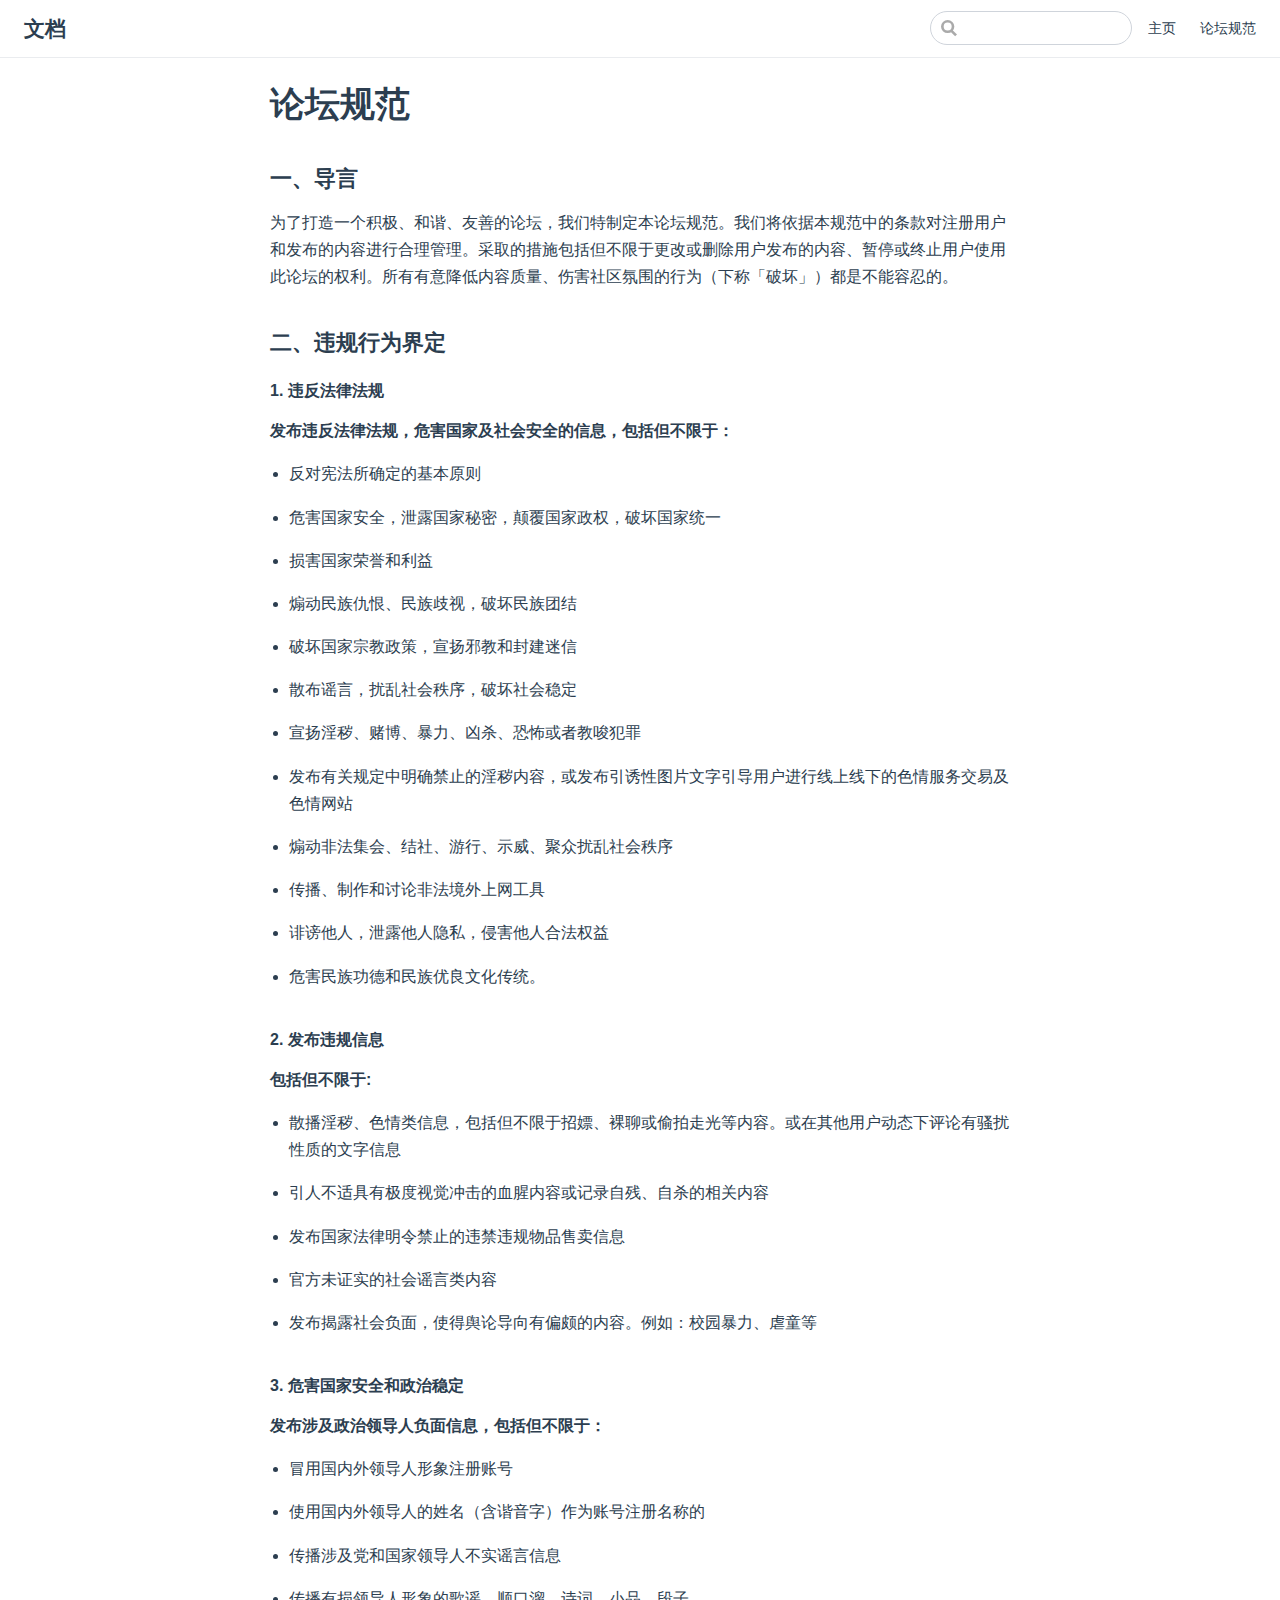
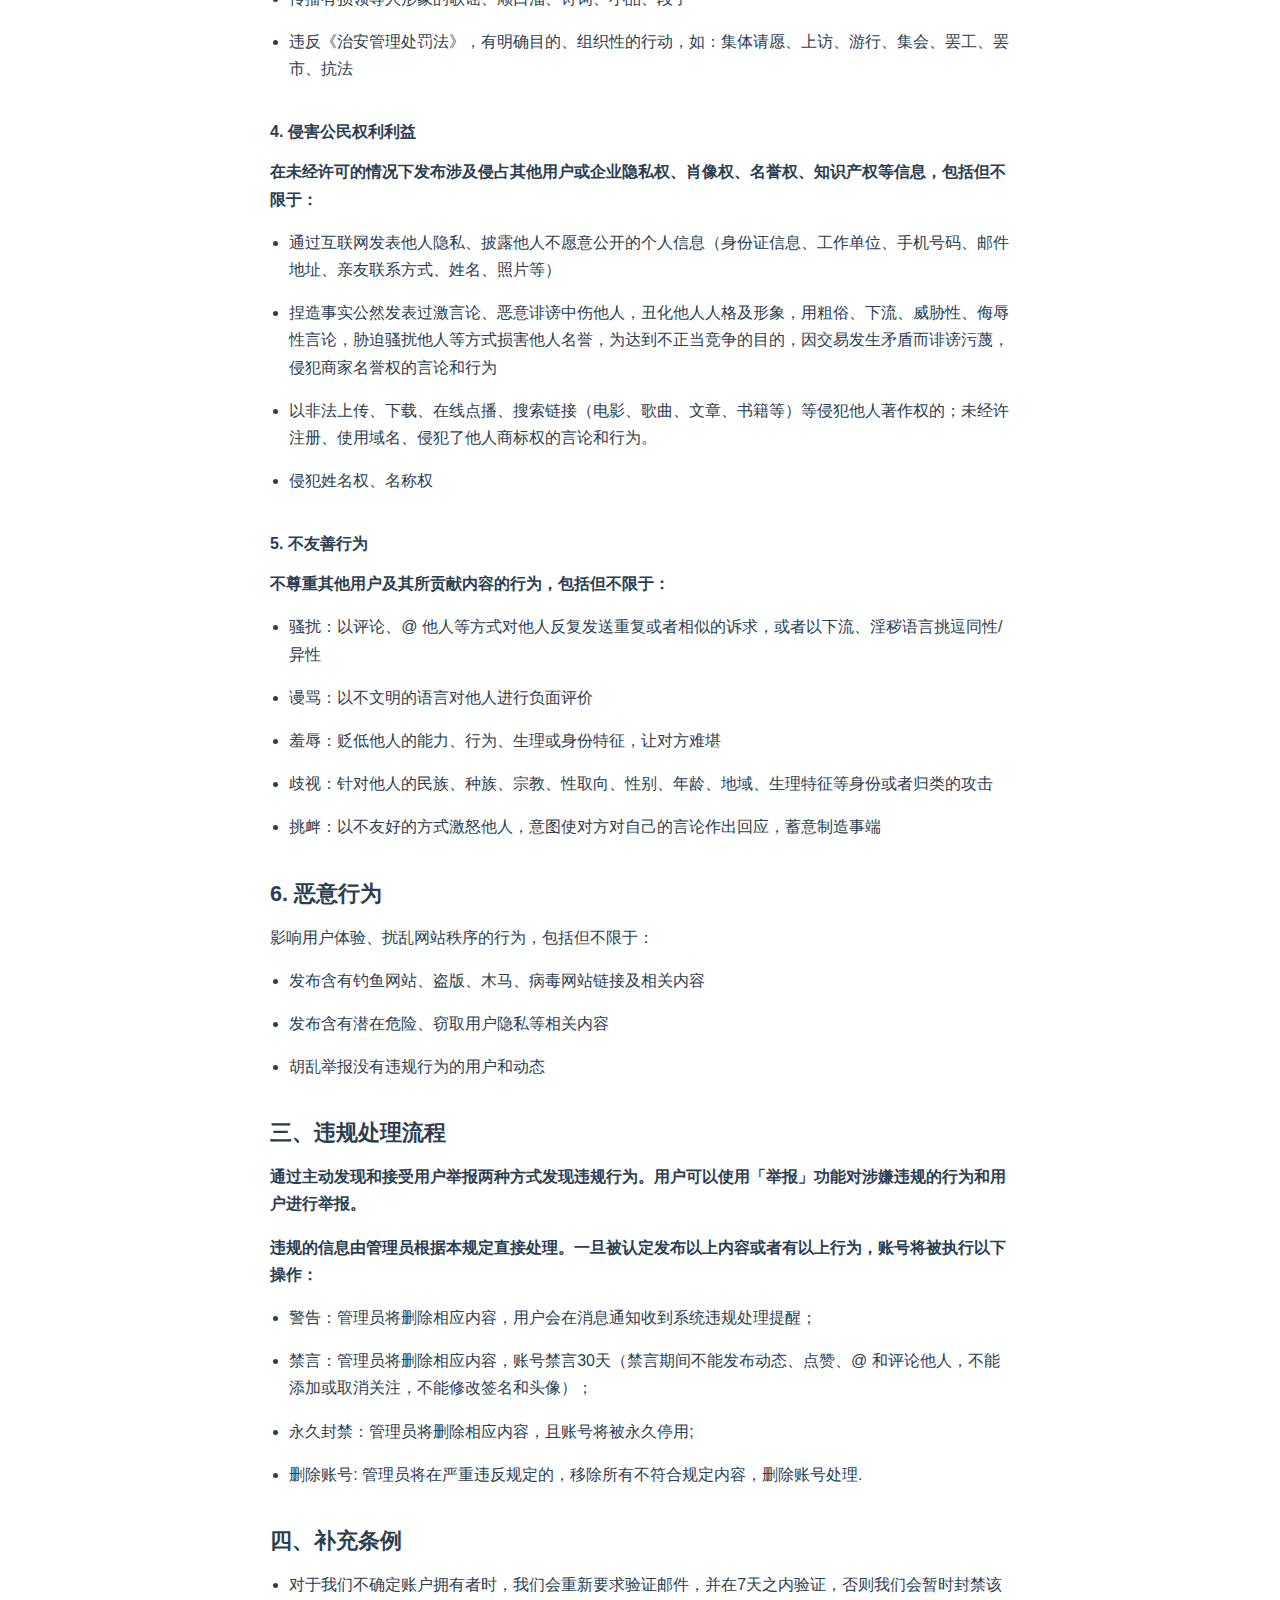
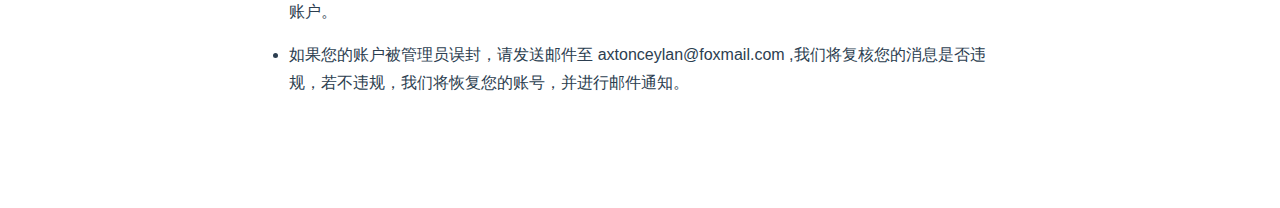
==== rules/community/index.html @ 43086bea "Update main.yml" ====
<!DOCTYPE html>
<html lang="en-US">
  <head>
    <meta charset="utf-8">
    <meta name="viewport" content="width=device-width,initial-scale=1">
    <title>论坛规范 | 文档</title>
    <meta name="generator" content="VuePress 1.7.1">
    
    <meta name="description" content="文件归档">
    
    <link rel="preload" href="/assets/css/0.styles.992cb7aa.css" as="style"><link rel="preload" href="/assets/js/app.862ba418.js" as="script"><link rel="preload" href="/assets/js/2.87e5a12a.js" as="script"><link rel="preload" href="/assets/js/9.22361940.js" as="script"><link rel="prefetch" href="/assets/js/3.9df185d1.js"><link rel="prefetch" href="/assets/js/4.6fd1ef01.js"><link rel="prefetch" href="/assets/js/5.da37f56e.js"><link rel="prefetch" href="/assets/js/6.d09cb291.js"><link rel="prefetch" href="/assets/js/7.588f1c9d.js"><link rel="prefetch" href="/assets/js/8.6db999de.js">
    <link rel="stylesheet" href="/assets/css/0.styles.992cb7aa.css">
  </head>
  <body>
    <div id="app" data-server-rendered="true"><div class="theme-container no-sidebar"><header class="navbar"><div class="sidebar-button"><svg xmlns="http://www.w3.org/2000/svg" aria-hidden="true" role="img" viewBox="0 0 448 512" class="icon"><path fill="currentColor" d="M436 124H12c-6.627 0-12-5.373-12-12V80c0-6.627 5.373-12 12-12h424c6.627 0 12 5.373 12 12v32c0 6.627-5.373 12-12 12zm0 160H12c-6.627 0-12-5.373-12-12v-32c0-6.627 5.373-12 12-12h424c6.627 0 12 5.373 12 12v32c0 6.627-5.373 12-12 12zm0 160H12c-6.627 0-12-5.373-12-12v-32c0-6.627 5.373-12 12-12h424c6.627 0 12 5.373 12 12v32c0 6.627-5.373 12-12 12z"></path></svg></div> <a href="/" class="home-link router-link-active"><!----> <span class="site-name">文档</span></a> <div class="links"><div class="search-box"><input aria-label="Search" autocomplete="off" spellcheck="false" value=""> <!----></div> <nav class="nav-links can-hide"><div class="nav-item"><a href="/" class="nav-link">
  主页
</a></div><div class="nav-item"><a href="/rules/community.html" class="nav-link">
  论坛规范
</a></div> <!----></nav></div></header> <div class="sidebar-mask"></div> <aside class="sidebar"><nav class="nav-links"><div class="nav-item"><a href="/" class="nav-link">
  主页
</a></div><div class="nav-item"><a href="/rules/community.html" class="nav-link">
  论坛规范
</a></div> <!----></nav>  <!----> </aside> <main class="page"> <div class="theme-default-content content__default"><h1 id="论坛规范"><a href="#论坛规范" class="header-anchor">#</a> 论坛规范</h1> <h3 id="一、导言"><a href="#一、导言" class="header-anchor">#</a> 一、导言</h3> <p>为了打造一个积极、和谐、友善的论坛，我们特制定本论坛规范。我们将依据本规范中的条款对注册用户和发布的内容进行合理管理。采取的措施包括但不限于更改或删除用户发布的内容、暂停或终止用户使用此论坛的权利。所有有意降低内容质量、伤害社区氛围的行为（下称「破坏」）都是不能容忍的。</p> <h3 id="二、违规行为界定"><a href="#二、违规行为界定" class="header-anchor">#</a> 二、违规行为界定</h3> <h4 id="_1-违反法律法规"><a href="#_1-违反法律法规" class="header-anchor">#</a> 1. 违反法律法规</h4> <p><strong>发布违反法律法规，危害国家及社会安全的信息，包括但不限于：</strong></p> <ul><li><p>反对宪法所确定的基本原则</p></li> <li><p>危害国家安全，泄露国家秘密，颠覆国家政权，破坏国家统一</p></li> <li><p>损害国家荣誉和利益</p></li> <li><p>煽动民族仇恨、民族歧视，破坏民族团结</p></li> <li><p>破坏国家宗教政策，宣扬邪教和封建迷信</p></li> <li><p>散布谣言，扰乱社会秩序，破坏社会稳定</p></li> <li><p>宣扬淫秽、赌博、暴力、凶杀、恐怖或者教唆犯罪</p></li> <li><p>发布有关规定中明确禁止的淫秽内容，或发布引诱性图片文字引导用户进行线上线下的色情服务交易及色情网站</p></li> <li><p>煽动非法集会、结社、游行、示威、聚众扰乱社会秩序</p></li> <li><p>传播、制作和讨论非法境外上网工具</p></li> <li><p>诽谤他人，泄露他人隐私，侵害他人合法权益</p></li> <li><p>危害民族功德和民族优良文化传统。</p></li></ul> <h4 id="_2-发布违规信息"><a href="#_2-发布违规信息" class="header-anchor">#</a> 2. 发布违规信息</h4> <p><strong>包括但不限于:</strong></p> <ul><li><p>散播淫秽、色情类信息，包括但不限于招嫖、裸聊或偷拍走光等内容。或在其他用户动态下评论有骚扰性质的文字信息</p></li> <li><p>引人不适具有极度视觉冲击的血腥内容或记录自残、自杀的相关内容</p></li> <li><p>发布国家法律明令禁止的违禁违规物品售卖信息</p></li> <li><p>官方未证实的社会谣言类内容</p></li> <li><p>发布揭露社会负面，使得舆论导向有偏颇的内容。例如：校园暴力、虐童等</p></li></ul> <h4 id="_3-危害国家安全和政治稳定"><a href="#_3-危害国家安全和政治稳定" class="header-anchor">#</a> 3. 危害国家安全和政治稳定</h4> <p><strong>发布涉及政治领导人负面信息，包括但不限于：</strong></p> <ul><li><p>冒用国内外领导人形象注册账号</p></li> <li><p>使用国内外领导人的姓名（含谐音字）作为账号注册名称的</p></li> <li><p>传播涉及党和国家领导人不实谣言信息</p></li> <li><p>传播有损领导人形象的歌谣、顺口溜、诗词、小品、段子</p></li> <li><p>违反《治安管理处罚法》，有明确目的、组织性的行动，如：集体请愿、上访、游行、集会、罢工、罢市、抗法</p></li></ul> <h4 id="_4-侵害公民权利利益"><a href="#_4-侵害公民权利利益" class="header-anchor">#</a> 4. 侵害公民权利利益</h4> <p><strong>在未经许可的情况下发布涉及侵占其他用户或企业隐私权、肖像权、名誉权、知识产权等信息，包括但不限于：</strong></p> <ul><li><p>通过互联网发表他人隐私、披露他人不愿意公开的个人信息（身份证信息、工作单位、手机号码、邮件地址、亲友联系方式、姓名、照片等）</p></li> <li><p>捏造事实公然发表过激言论、恶意诽谤中伤他人，丑化他人人格及形象，用粗俗、下流、威胁性、侮辱性言论，胁迫骚扰他人等方式损害他人名誉，为达到不正当竞争的目的，因交易发生矛盾而诽谤污蔑，侵犯商家名誉权的言论和行为</p></li> <li><p>以非法上传、下载、在线点播、搜索链接（电影、歌曲、文章、书籍等）等侵犯他人著作权的；未经许注册、使用域名、侵犯了他人商标权的言论和行为。</p></li> <li><p>侵犯姓名权、名称权</p></li></ul> <h4 id="_5-不友善行为"><a href="#_5-不友善行为" class="header-anchor">#</a> 5. 不友善行为</h4> <p><strong>不尊重其他用户及其所贡献内容的行为，包括但不限于：</strong></p> <ul><li><p>骚扰：以评论、@ 他人等方式对他人反复发送重复或者相似的诉求，或者以下流、淫秽语言挑逗同性/异性</p></li> <li><p>谩骂：以不文明的语言对他人进行负面评价</p></li> <li><p>羞辱：贬低他人的能力、行为、生理或身份特征，让对方难堪</p></li> <li><p>歧视：针对他人的民族、种族、宗教、性取向、性别、年龄、地域、生理特征等身份或者归类的攻击</p></li> <li><p>挑衅：以不友好的方式激怒他人，意图使对方对自己的言论作出回应，蓄意制造事端</p></li></ul> <h3 id="_6-恶意行为"><a href="#_6-恶意行为" class="header-anchor">#</a> 6. 恶意行为</h3> <p>影响用户体验、扰乱网站秩序的行为，包括但不限于：</p> <ul><li><p>发布含有钓鱼网站、盗版、木马、病毒网站链接及相关内容</p></li> <li><p>发布含有潜在危险、窃取用户隐私等相关内容</p></li> <li><p>胡乱举报没有违规行为的用户和动态</p></li></ul> <h3 id="三、违规处理流程"><a href="#三、违规处理流程" class="header-anchor">#</a> 三、违规处理流程</h3> <p><strong>通过主动发现和接受用户举报两种方式发现违规行为。用户可以使用「举报」功能对涉嫌违规的行为和用户进行举报。</strong></p> <p><strong>违规的信息由管理员根据本规定直接处理。一旦被认定发布以上内容或者有以上行为，账号将被执行以下操作：</strong></p> <ul><li><p>警告：管理员将删除相应内容，用户会在消息通知收到系统违规处理提醒；</p></li> <li><p>禁言：管理员将删除相应内容，账号禁言30天（禁言期间不能发布动态、点赞、@ 和评论他人，不能添加或取消关注，不能修改签名和头像）；</p></li> <li><p>永久封禁：管理员将删除相应内容，且账号将被永久停用;</p></li> <li><p>删除账号: 管理员将在严重违反规定的，移除所有不符合规定内容，删除账号处理.</p></li></ul> <h3 id="四、补充条例"><a href="#四、补充条例" class="header-anchor">#</a> 四、补充条例</h3> <ul><li><p>对于我们不确定账户拥有者时，我们会重新要求验证邮件，并在7天之内验证，否则我们会暂时封禁该账户。</p></li> <li><p>如果您的账户被管理员误封，请发送邮件至 axtonceylan@foxmail.com ,我们将复核您的消息是否违规，若不违规，我们将恢复您的账号，并进行邮件通知。</p></li></ul></div> <footer class="page-edit"><!----> <!----></footer> <!----> </main></div><div class="global-ui"></div></div>
    <script src="/assets/js/app.862ba418.js" defer></script><script src="/assets/js/2.87e5a12a.js" defer></script><script src="/assets/js/9.22361940.js" defer></script>
  </body>
</html>
---- assets/css/0.styles.992cb7aa.css ----
code[class*=language-],pre[class*=language-]{color:#ccc;background:none;font-family:Consolas,Monaco,Andale Mono,Ubuntu Mono,monospace;font-size:1em;text-align:left;white-space:pre;word-spacing:normal;word-break:normal;word-wrap:normal;line-height:1.5;-moz-tab-size:4;-o-tab-size:4;tab-size:4;-webkit-hyphens:none;-ms-hyphens:none;hyphens:none}pre[class*=language-]{padding:1em;margin:.5em 0;overflow:auto}:not(pre)>code[class*=language-],pre[class*=language-]{background:#2d2d2d}:not(pre)>code[class*=language-]{padding:.1em;border-radius:.3em;white-space:normal}.token.block-comment,.token.cdata,.token.comment,.token.doctype,.token.prolog{color:#999}.token.punctuation{color:#ccc}.token.attr-name,.token.deleted,.token.namespace,.token.tag{color:#e2777a}.token.function-name{color:#6196cc}.token.boolean,.token.function,.token.number{color:#f08d49}.token.class-name,.token.constant,.token.property,.token.symbol{color:#f8c555}.token.atrule,.token.builtin,.token.important,.token.keyword,.token.selector{color:#cc99cd}.token.attr-value,.token.char,.token.regex,.token.string,.token.variable{color:#7ec699}.token.entity,.token.operator,.token.url{color:#67cdcc}.token.bold,.token.important{font-weight:700}.token.italic{font-style:italic}.token.entity{cursor:help}.token.inserted{color:green}.theme-default-content code{color:#476582;padding:.25rem .5rem;margin:0;font-size:.85em;background-color:rgba(27,31,35,.05);border-radius:3px}.theme-default-content code .token.deleted{color:#ec5975}.theme-default-content code .token.inserted{color:#3eaf7c}.theme-default-content pre,.theme-default-content pre[class*=language-]{line-height:1.4;padding:1.25rem 1.5rem;margin:.85rem 0;background-color:#282c34;border-radius:6px;overflow:auto}.theme-default-content pre[class*=language-] code,.theme-default-content pre code{color:#fff;padding:0;background-color:transparent;border-radius:0}div[class*=language-]{position:relative;background-color:#282c34;border-radius:6px}div[class*=language-] .highlight-lines{-webkit-user-select:none;-ms-user-select:none;user-select:none;padding-top:1.3rem;position:absolute;top:0;left:0;width:100%;line-height:1.4}div[class*=language-] .highlight-lines .highlighted{background-color:rgba(0,0,0,.66)}div[class*=language-] pre,div[class*=language-] pre[class*=language-]{background:transparent;position:relative;z-index:1}div[class*=language-]:before{position:absolute;z-index:3;top:.8em;right:1em;font-size:.75rem;color:hsla(0,0%,100%,.4)}div[class*=language-]:not(.line-numbers-mode) .line-numbers-wrapper{display:none}div[class*=language-].line-numbers-mode .highlight-lines .highlighted{position:relative}div[class*=language-].line-numbers-mode .highlight-lines .highlighted:before{content:" ";position:absolute;z-index:3;left:0;top:0;display:block;width:3.5rem;height:100%;background-color:rgba(0,0,0,.66)}div[class*=language-].line-numbers-mode pre{padding-left:4.5rem;vertical-align:middle}div[class*=language-].line-numbers-mode .line-numbers-wrapper{position:absolute;top:0;width:3.5rem;text-align:center;color:hsla(0,0%,100%,.3);padding:1.25rem 0;line-height:1.4}div[class*=language-].line-numbers-mode .line-numbers-wrapper br{-webkit-user-select:none;-ms-user-select:none;user-select:none}div[class*=language-].line-numbers-mode .line-numbers-wrapper .line-number{position:relative;z-index:4;-webkit-user-select:none;-ms-user-select:none;user-select:none;font-size:.85em}div[class*=language-].line-numbers-mode:after{content:"";position:absolute;z-index:2;top:0;left:0;width:3.5rem;height:100%;border-radius:6px 0 0 6px;border-right:1px solid rgba(0,0,0,.66);background-color:#282c34}div[class~=language-js]:before{content:"js"}div[class~=language-ts]:before{content:"ts"}div[class~=language-html]:before{content:"html"}div[class~=language-md]:before{content:"md"}div[class~=language-vue]:before{content:"vue"}div[class~=language-css]:before{content:"css"}div[class~=language-sass]:before{content:"sass"}div[class~=language-scss]:before{content:"scss"}div[class~=language-less]:before{content:"less"}div[class~=language-stylus]:before{content:"stylus"}div[class~=language-go]:before{content:"go"}div[class~=language-java]:before{content:"java"}div[class~=language-c]:before{content:"c"}div[class~=language-sh]:before{content:"sh"}div[class~=language-yaml]:before{content:"yaml"}div[class~=language-py]:before{content:"py"}div[class~=language-docker]:before{content:"docker"}div[class~=language-dockerfile]:before{content:"dockerfile"}div[class~=language-makefile]:before{content:"makefile"}div[class~=language-javascript]:before{content:"js"}div[class~=language-typescript]:before{content:"ts"}div[class~=language-markup]:before{content:"html"}div[class~=language-markdown]:before{content:"md"}div[class~=language-json]:before{content:"json"}div[class~=language-ruby]:before{content:"rb"}div[class~=language-python]:before{content:"py"}div[class~=language-bash]:before{content:"sh"}div[class~=language-php]:before{content:"php"}.custom-block .custom-block-title{font-weight:600;margin-bottom:-.4rem}.custom-block.danger,.custom-block.tip,.custom-block.warning{padding:.1rem 1.5rem;border-left-width:.5rem;border-left-style:solid;margin:1rem 0}.custom-block.tip{background-color:#f3f5f7;border-color:#42b983}.custom-block.warning{background-color:rgba(255,229,100,.3);border-color:#e7c000;color:#6b5900}.custom-block.warning .custom-block-title{color:#b29400}.custom-block.warning a{color:#2c3e50}.custom-block.danger{background-color:#ffe6e6;border-color:#c00;color:#4d0000}.custom-block.danger .custom-block-title{color:#900}.custom-block.danger a{color:#2c3e50}.custom-block.details{display:block;position:relative;border-radius:2px;margin:1.6em 0;padding:1.6em;background-color:#eee}.custom-block.details h4{margin-top:0}.custom-block.details figure:last-child,.custom-block.details p:last-child{margin-bottom:0;padding-bottom:0}.custom-block.details summary{outline:none;cursor:pointer}.arrow{display:inline-block;width:0;height:0}.arrow.up{border-bottom:6px solid #ccc}.arrow.down,.arrow.up{border-left:4px solid transparent;border-right:4px solid transparent}.arrow.down{border-top:6px solid #ccc}.arrow.right{border-left:6px solid #ccc}.arrow.left,.arrow.right{border-top:4px solid transparent;border-bottom:4px solid transparent}.arrow.left{border-right:6px solid #ccc}.theme-default-content:not(.custom){max-width:740px;margin:0 auto;padding:2rem 2.5rem}@media (max-width:959px){.theme-default-content:not(.custom){padding:2rem}}@media (max-width:419px){.theme-default-content:not(.custom){padding:1.5rem}}.table-of-contents .badge{vertical-align:middle}body,html{padding:0;margin:0;background-color:#fff}body{font-family:-apple-system,BlinkMacSystemFont,Segoe UI,Roboto,Oxygen,Ubuntu,Cantarell,Fira Sans,Droid Sans,Helvetica Neue,sans-serif;-webkit-font-smoothing:antialiased;-moz-osx-font-smoothing:grayscale;font-size:16px;color:#2c3e50}.page{padding-left:20rem}.navbar{z-index:20;right:0;height:3.6rem;background-color:#fff;box-sizing:border-box;border-bottom:1px solid #eaecef}.navbar,.sidebar-mask{position:fixed;top:0;left:0}.sidebar-mask{z-index:9;width:100vw;height:100vh;display:none}.sidebar{font-size:16px;background-color:#fff;width:20rem;position:fixed;z-index:10;margin:0;top:3.6rem;left:0;bottom:0;box-sizing:border-box;border-right:1px solid #eaecef;overflow-y:auto}.theme-default-content:not(.custom)>:first-child{margin-top:3.6rem}.theme-default-content:not(.custom) a:hover{text-decoration:underline}.theme-default-content:not(.custom) p.demo{padding:1rem 1.5rem;border:1px solid #ddd;border-radius:4px}.theme-default-content:not(.custom) img{max-width:100%}.theme-default-content.custom{padding:0;margin:0}.theme-default-content.custom img{max-width:100%}a{font-weight:500;text-decoration:none}a,p a code{color:#3eaf7c}p a code{font-weight:400}kbd{background:#eee;border:.15rem solid #ddd;border-bottom:.25rem solid #ddd;border-radius:.15rem;padding:0 .15em}blockquote{font-size:1rem;color:#999;border-left:.2rem solid #dfe2e5;margin:1rem 0;padding:.25rem 0 .25rem 1rem}blockquote>p{margin:0}ol,ul{padding-left:1.2em}strong{font-weight:600}h1,h2,h3,h4,h5,h6{font-weight:600;line-height:1.25}.theme-default-content:not(.custom)>h1,.theme-default-content:not(.custom)>h2,.theme-default-content:not(.custom)>h3,.theme-default-content:not(.custom)>h4,.theme-default-content:not(.custom)>h5,.theme-default-content:not(.custom)>h6{margin-top:-3.1rem;padding-top:4.6rem;margin-bottom:0}.theme-default-content:not(.custom)>h1:first-child,.theme-default-content:not(.custom)>h2:first-child,.theme-default-content:not(.custom)>h3:first-child,.theme-default-content:not(.custom)>h4:first-child,.theme-default-content:not(.custom)>h5:first-child,.theme-default-content:not(.custom)>h6:first-child{margin-top:-1.5rem;margin-bottom:1rem}.theme-default-content:not(.custom)>h1:first-child+.custom-block,.theme-default-content:not(.custom)>h1:first-child+p,.theme-default-content:not(.custom)>h1:first-child+pre,.theme-default-content:not(.custom)>h2:first-child+.custom-block,.theme-default-content:not(.custom)>h2:first-child+p,.theme-default-content:not(.custom)>h2:first-child+pre,.theme-default-content:not(.custom)>h3:first-child+.custom-block,.theme-default-content:not(.custom)>h3:first-child+p,.theme-default-content:not(.custom)>h3:first-child+pre,.theme-default-content:not(.custom)>h4:first-child+.custom-block,.theme-default-content:not(.custom)>h4:first-child+p,.theme-default-content:not(.custom)>h4:first-child+pre,.theme-default-content:not(.custom)>h5:first-child+.custom-block,.theme-default-content:not(.custom)>h5:first-child+p,.theme-default-content:not(.custom)>h5:first-child+pre,.theme-default-content:not(.custom)>h6:first-child+.custom-block,.theme-default-content:not(.custom)>h6:first-child+p,.theme-default-content:not(.custom)>h6:first-child+pre{margin-top:2rem}h1:hover .header-anchor,h2:hover .header-anchor,h3:hover .header-anchor,h4:hover .header-anchor,h5:hover .header-anchor,h6:hover .header-anchor{opacity:1}h1{font-size:2.2rem}h2{font-size:1.65rem;padding-bottom:.3rem;border-bottom:1px solid #eaecef}h3{font-size:1.35rem}a.header-anchor{font-size:.85em;float:left;margin-left:-.87em;padding-right:.23em;margin-top:.125em;opacity:0}a.header-anchor:hover{text-decoration:none}.line-number,code,kbd{font-family:source-code-pro,Menlo,Monaco,Consolas,Courier New,monospace}ol,p,ul{line-height:1.7}hr{border:0;border-top:1px solid #eaecef}table{border-collapse:collapse;margin:1rem 0;display:block;overflow-x:auto}tr{border-top:1px solid #dfe2e5}tr:nth-child(2n){background-color:#f6f8fa}td,th{border:1px solid #dfe2e5;padding:.6em 1em}.theme-container.sidebar-open .sidebar-mask{display:block}.theme-container.no-navbar .theme-default-content:not(.custom)>h1,.theme-container.no-navbar h2,.theme-container.no-navbar h3,.theme-container.no-navbar h4,.theme-container.no-navbar h5,.theme-container.no-navbar h6{margin-top:1.5rem;padding-top:0}.theme-container.no-navbar .sidebar{top:0}@media (min-width:720px){.theme-container.no-sidebar .sidebar{display:none}.theme-container.no-sidebar .page{padding-left:0}}@media (max-width:959px){.sidebar{font-size:15px;width:16.4rem}.page{padding-left:16.4rem}}@media (max-width:719px){.sidebar{top:0;padding-top:3.6rem;transform:translateX(-100%);transition:transform .2s ease}.page{padding-left:0}.theme-container.sidebar-open .sidebar{transform:translateX(0)}.theme-container.no-navbar .sidebar{padding-top:0}}@media (max-width:419px){h1{font-size:1.9rem}.theme-default-content div[class*=language-]{margin:.85rem -1.5rem;border-radius:0}}#nprogress{pointer-events:none}#nprogress .bar{background:#3eaf7c;position:fixed;z-index:1031;top:0;left:0;width:100%;height:2px}#nprogress .peg{display:block;position:absolute;right:0;width:100px;height:100%;box-shadow:0 0 10px #3eaf7c,0 0 5px #3eaf7c;opacity:1;transform:rotate(3deg) translateY(-4px)}#nprogress .spinner{display:block;position:fixed;z-index:1031;top:15px;right:15px}#nprogress .spinner-icon{width:18px;height:18px;box-sizing:border-box;border-color:#3eaf7c transparent transparent #3eaf7c;border-style:solid;border-width:2px;border-radius:50%;-webkit-animation:nprogress-spinner .4s linear infinite;animation:nprogress-spinner .4s linear infinite}.nprogress-custom-parent{overflow:hidden;position:relative}.nprogress-custom-parent #nprogress .bar,.nprogress-custom-parent #nprogress .spinner{position:absolute}@-webkit-keyframes nprogress-spinner{0%{transform:rotate(0deg)}to{transform:rotate(1turn)}}@keyframes nprogress-spinner{0%{transform:rotate(0deg)}to{transform:rotate(1turn)}}.icon.outbound{color:#aaa;display:inline-block;vertical-align:middle;position:relative;top:-1px}.sr-only{position:absolute;width:1px;height:1px;padding:0;margin:-1px;overflow:hidden;clip:rect(0,0,0,0);white-space:nowrap;border-width:0}.home{padding:3.6rem 2rem 0;max-width:960px;margin:0 auto;display:block}.home .hero{text-align:center}.home .hero img{max-width:100%;max-height:280px;display:block;margin:3rem auto 1.5rem}.home .hero h1{font-size:3rem}.home .hero .action,.home .hero .description,.home .hero h1{margin:1.8rem auto}.home .hero .description{max-width:35rem;font-size:1.6rem;line-height:1.3;color:#6a8bad}.home .hero .action-button{display:inline-block;font-size:1.2rem;color:#fff;background-color:#3eaf7c;padding:.8rem 1.6rem;border-radius:4px;transition:background-color .1s ease;box-sizing:border-box;border-bottom:1px solid #389d70}.home .hero .action-button:hover{background-color:#4abf8a}.home .features{border-top:1px solid #eaecef;padding:1.2rem 0;margin-top:2.5rem;display:flex;flex-wrap:wrap;align-items:flex-start;align-content:stretch;justify-content:space-between}.home .feature{flex-grow:1;flex-basis:30%;max-width:30%}.home .feature h2{font-size:1.4rem;font-weight:500;border-bottom:none;padding-bottom:0;color:#3a5169}.home .feature p{color:#4e6e8e}.home .footer{padding:2.5rem;border-top:1px solid #eaecef;text-align:center;color:#4e6e8e}@media (max-width:719px){.home .features{flex-direction:column}.home .feature{max-width:100%;padding:0 2.5rem}}@media (max-width:419px){.home{padding-left:1.5rem;padding-right:1.5rem}.home .hero img{max-height:210px;margin:2rem auto 1.2rem}.home .hero h1{font-size:2rem}.home .hero .action,.home .hero .description,.home .hero h1{margin:1.2rem auto}.home .hero .description{font-size:1.2rem}.home .hero .action-button{font-size:1rem;padding:.6rem 1.2rem}.home .feature h2{font-size:1.25rem}}.search-box{display:inline-block;position:relative;margin-right:1rem}.search-box input{cursor:text;width:10rem;height:2rem;color:#4e6e8e;display:inline-block;border:1px solid #cfd4db;border-radius:2rem;font-size:.9rem;line-height:2rem;padding:0 .5rem 0 2rem;outline:none;transition:all .2s ease;background:#fff url(/assets/img/search.83621669.svg) .6rem .5rem no-repeat;background-size:1rem}.search-box input:focus{cursor:auto;border-color:#3eaf7c}.search-box .suggestions{background:#fff;width:20rem;position:absolute;top:2rem;border:1px solid #cfd4db;border-radius:6px;padding:.4rem;list-style-type:none}.search-box .suggestions.align-right{right:0}.search-box .suggestion{line-height:1.4;padding:.4rem .6rem;border-radius:4px;cursor:pointer}.search-box .suggestion a{white-space:normal;color:#5d82a6}.search-box .suggestion a .page-title{font-weight:600}.search-box .suggestion a .header{font-size:.9em;margin-left:.25em}.search-box .suggestion.focused{background-color:#f3f4f5}.search-box .suggestion.focused a{color:#3eaf7c}@media (max-width:959px){.search-box input{cursor:pointer;width:0;border-color:transparent;position:relative}.search-box input:focus{cursor:text;left:0;width:10rem}}@media (-ms-high-contrast:none){.search-box input{height:2rem}}@media (max-width:959px) and (min-width:719px){.search-box .suggestions{left:0}}@media (max-width:719px){.search-box{margin-right:0}.search-box input{left:1rem}.search-box .suggestions{right:0}}@media (max-width:419px){.search-box .suggestions{width:calc(100vw - 4rem)}.search-box input:focus{width:8rem}}.sidebar-button{cursor:pointer;display:none;width:1.25rem;height:1.25rem;position:absolute;padding:.6rem;top:.6rem;left:1rem}.sidebar-button .icon{display:block;width:1.25rem;height:1.25rem}@media (max-width:719px){.sidebar-button{display:block}}.dropdown-enter,.dropdown-leave-to{height:0!important}.dropdown-wrapper{cursor:pointer}.dropdown-wrapper .dropdown-title,.dropdown-wrapper .mobile-dropdown-title{display:block;font-size:.9rem;font-family:inherit;cursor:inherit;padding:inherit;line-height:1.4rem;background:transparent;border:none;font-weight:500;color:#2c3e50}.dropdown-wrapper .dropdown-title:hover,.dropdown-wrapper .mobile-dropdown-title:hover{border-color:transparent}.dropdown-wrapper .dropdown-title .arrow,.dropdown-wrapper .mobile-dropdown-title .arrow{vertical-align:middle;margin-top:-1px;margin-left:.4rem}.dropdown-wrapper .mobile-dropdown-title{display:none;font-weight:600}.dropdown-wrapper .mobile-dropdown-title font-size inherit:hover{color:#3eaf7c}.dropdown-wrapper .nav-dropdown .dropdown-item{color:inherit;line-height:1.7rem}.dropdown-wrapper .nav-dropdown .dropdown-item h4{margin:.45rem 0 0;border-top:1px solid #eee;padding:1rem 1.5rem .45rem 1.25rem}.dropdown-wrapper .nav-dropdown .dropdown-item .dropdown-subitem-wrapper{padding:0;list-style:none}.dropdown-wrapper .nav-dropdown .dropdown-item .dropdown-subitem-wrapper .dropdown-subitem{font-size:.9em}.dropdown-wrapper .nav-dropdown .dropdown-item a{display:block;line-height:1.7rem;position:relative;border-bottom:none;font-weight:400;margin-bottom:0;padding:0 1.5rem 0 1.25rem}.dropdown-wrapper .nav-dropdown .dropdown-item a.router-link-active,.dropdown-wrapper .nav-dropdown .dropdown-item a:hover{color:#3eaf7c}.dropdown-wrapper .nav-dropdown .dropdown-item a.router-link-active:after{content:"";width:0;height:0;border-left:5px solid #3eaf7c;border-top:3px solid transparent;border-bottom:3px solid transparent;position:absolute;top:calc(50% - 2px);left:9px}.dropdown-wrapper .nav-dropdown .dropdown-item:first-child h4{margin-top:0;padding-top:0;border-top:0}@media (max-width:719px){.dropdown-wrapper.open .dropdown-title{margin-bottom:.5rem}.dropdown-wrapper .dropdown-title{display:none}.dropdown-wrapper .mobile-dropdown-title{display:block}.dropdown-wrapper .nav-dropdown{transition:height .1s ease-out;overflow:hidden}.dropdown-wrapper .nav-dropdown .dropdown-item h4{border-top:0;margin-top:0;padding-top:0}.dropdown-wrapper .nav-dropdown .dropdown-item>a,.dropdown-wrapper .nav-dropdown .dropdown-item h4{font-size:15px;line-height:2rem}.dropdown-wrapper .nav-dropdown .dropdown-item .dropdown-subitem{font-size:14px;padding-left:1rem}}@media (min-width:719px){.dropdown-wrapper{height:1.8rem}.dropdown-wrapper.open .nav-dropdown,.dropdown-wrapper:hover .nav-dropdown{display:block!important}.dropdown-wrapper.open:blur{display:none}.dropdown-wrapper .nav-dropdown{display:none;height:auto!important;box-sizing:border-box;max-height:calc(100vh - 2.7rem);overflow-y:auto;position:absolute;top:100%;right:0;background-color:#fff;padding:.6rem 0;border:1px solid;border-color:#ddd #ddd #ccc;text-align:left;border-radius:.25rem;white-space:nowrap;margin:0}}.nav-links{display:inline-block}.nav-links a{line-height:1.4rem;color:inherit}.nav-links a.router-link-active,.nav-links a:hover{color:#3eaf7c}.nav-links .nav-item{position:relative;display:inline-block;margin-left:1.5rem;line-height:2rem}.nav-links .nav-item:first-child{margin-left:0}.nav-links .repo-link{margin-left:1.5rem}@media (max-width:719px){.nav-links .nav-item,.nav-links .repo-link{margin-left:0}}@media (min-width:719px){.nav-links a.router-link-active,.nav-links a:hover{color:#2c3e50}.nav-item>a:not(.external).router-link-active,.nav-item>a:not(.external):hover{margin-bottom:-2px;border-bottom:2px solid #46bd87}}.navbar{padding:.7rem 1.5rem;line-height:2.2rem}.navbar a,.navbar img,.navbar span{display:inline-block}.navbar .logo{height:2.2rem;min-width:2.2rem;margin-right:.8rem;vertical-align:top}.navbar .site-name{font-size:1.3rem;font-weight:600;color:#2c3e50;position:relative}.navbar .links{padding-left:1.5rem;box-sizing:border-box;background-color:#fff;white-space:nowrap;font-size:.9rem;position:absolute;right:1.5rem;top:.7rem;display:flex}.navbar .links .search-box{flex:0 0 auto;vertical-align:top}@media (max-width:719px){.navbar{padding-left:4rem}.navbar .can-hide{display:none}.navbar .links{padding-left:1.5rem}.navbar .site-name{width:calc(100vw - 9.4rem);overflow:hidden;white-space:nowrap;text-overflow:ellipsis}}.page-edit{max-width:740px;margin:0 auto;padding:2rem 2.5rem}@media (max-width:959px){.page-edit{padding:2rem}}@media (max-width:419px){.page-edit{padding:1.5rem}}.page-edit{padding-top:1rem;padding-bottom:1rem;overflow:auto}.page-edit .edit-link{display:inline-block}.page-edit .edit-link a{color:#4e6e8e;margin-right:.25rem}.page-edit .last-updated{float:right;font-size:.9em}.page-edit .last-updated .prefix{font-weight:500;color:#4e6e8e}.page-edit .last-updated .time{font-weight:400;color:#767676}@media (max-width:719px){.page-edit .edit-link{margin-bottom:.5rem}.page-edit .last-updated{font-size:.8em;float:none;text-align:left}}.page-nav{max-width:740px;margin:0 auto;padding:2rem 2.5rem}@media (max-width:959px){.page-nav{padding:2rem}}@media (max-width:419px){.page-nav{padding:1.5rem}}.page-nav{padding-top:1rem;padding-bottom:0}.page-nav .inner{min-height:2rem;margin-top:0;border-top:1px solid #eaecef;padding-top:1rem;overflow:auto}.page-nav .next{float:right}.page{padding-bottom:2rem;display:block}.sidebar-group .sidebar-group{padding-left:.5em}.sidebar-group:not(.collapsable) .sidebar-heading:not(.clickable){cursor:auto;color:inherit}.sidebar-group.is-sub-group{padding-left:0}.sidebar-group.is-sub-group>.sidebar-heading{font-size:.95em;line-height:1.4;font-weight:400;padding-left:2rem}.sidebar-group.is-sub-group>.sidebar-heading:not(.clickable){opacity:.5}.sidebar-group.is-sub-group>.sidebar-group-items{padding-left:1rem}.sidebar-group.is-sub-group>.sidebar-group-items>li>.sidebar-link{font-size:.95em;border-left:none}.sidebar-group.depth-2>.sidebar-heading{border-left:none}.sidebar-heading{color:#2c3e50;transition:color .15s ease;cursor:pointer;font-size:1.1em;font-weight:700;padding:.35rem 1.5rem .35rem 1.25rem;width:100%;box-sizing:border-box;margin:0;border-left:.25rem solid transparent}.sidebar-heading.open,.sidebar-heading:hover{color:inherit}.sidebar-heading .arrow{position:relative;top:-.12em;left:.5em}.sidebar-heading.clickable.active{font-weight:600;color:#3eaf7c;border-left-color:#3eaf7c}.sidebar-heading.clickable:hover{color:#3eaf7c}.sidebar-group-items{transition:height .1s ease-out;font-size:.95em;overflow:hidden}.sidebar .sidebar-sub-headers{padding-left:1rem;font-size:.95em}a.sidebar-link{font-size:1em;font-weight:400;display:inline-block;color:#2c3e50;border-left:.25rem solid transparent;padding:.35rem 1rem .35rem 1.25rem;line-height:1.4;width:100%;box-sizing:border-box}a.sidebar-link:hover{color:#3eaf7c}a.sidebar-link.active{font-weight:600;color:#3eaf7c;border-left-color:#3eaf7c}.sidebar-group a.sidebar-link{padding-left:2rem}.sidebar-sub-headers a.sidebar-link{padding-top:.25rem;padding-bottom:.25rem;border-left:none}.sidebar-sub-headers a.sidebar-link.active{font-weight:500}.sidebar ul{padding:0;margin:0;list-style-type:none}.sidebar a{display:inline-block}.sidebar .nav-links{display:none;border-bottom:1px solid #eaecef;padding:.5rem 0 .75rem}.sidebar .nav-links a{font-weight:600}.sidebar .nav-links .nav-item,.sidebar .nav-links .repo-link{display:block;line-height:1.25rem;font-size:1.1em;padding:.5rem 0 .5rem 1.5rem}.sidebar>.sidebar-links{padding:1.5rem 0}.sidebar>.sidebar-links>li>a.sidebar-link{font-size:1.1em;line-height:1.7;font-weight:700}.sidebar>.sidebar-links>li:not(:first-child){margin-top:.75rem}@media (max-width:719px){.sidebar .nav-links{display:block}.sidebar .nav-links .dropdown-wrapper .nav-dropdown .dropdown-item a.router-link-active:after{top:calc(1rem - 2px)}.sidebar>.sidebar-links{padding:1rem 0}}.badge[data-v-15b7b770]{display:inline-block;font-size:14px;height:18px;line-height:18px;border-radius:3px;padding:0 6px;color:#fff}.badge.green[data-v-15b7b770],.badge.tip[data-v-15b7b770],.badge[data-v-15b7b770]{background-color:#42b983}.badge.error[data-v-15b7b770]{background-color:#da5961}.badge.warn[data-v-15b7b770],.badge.warning[data-v-15b7b770],.badge.yellow[data-v-15b7b770]{background-color:#e7c000}.badge+.badge[data-v-15b7b770]{margin-left:5px}.theme-code-block[data-v-6d04095e]{display:none}.theme-code-block__active[data-v-6d04095e]{display:block}.theme-code-block>pre[data-v-6d04095e]{background-color:orange}.theme-code-group__nav[data-v-32c2d7ed]{margin-bottom:-35px;background-color:#282c34;padding-bottom:22px;border-top-left-radius:6px;border-top-right-radius:6px;padding-left:10px;padding-top:10px}.theme-code-group__ul[data-v-32c2d7ed]{margin:auto 0;padding-left:0;display:inline-flex;list-style:none}.theme-code-group__nav-tab[data-v-32c2d7ed]{border:0;padding:5px;cursor:pointer;background-color:transparent;font-size:.85em;line-height:1.4;color:hsla(0,0%,100%,.9);font-weight:600}.theme-code-group__nav-tab-active[data-v-32c2d7ed]{border-bottom:1px solid #42b983}.pre-blank[data-v-32c2d7ed]{color:#42b983}
---- assets/css/0.styles.992cb7aa.css ----
code[class*=language-],pre[class*=language-]{color:#ccc;background:none;font-family:Consolas,Monaco,Andale Mono,Ubuntu Mono,monospace;font-size:1em;text-align:left;white-space:pre;word-spacing:normal;word-break:normal;word-wrap:normal;line-height:1.5;-moz-tab-size:4;-o-tab-size:4;tab-size:4;-webkit-hyphens:none;-ms-hyphens:none;hyphens:none}pre[class*=language-]{padding:1em;margin:.5em 0;overflow:auto}:not(pre)>code[class*=language-],pre[class*=language-]{background:#2d2d2d}:not(pre)>code[class*=language-]{padding:.1em;border-radius:.3em;white-space:normal}.token.block-comment,.token.cdata,.token.comment,.token.doctype,.token.prolog{color:#999}.token.punctuation{color:#ccc}.token.attr-name,.token.deleted,.token.namespace,.token.tag{color:#e2777a}.token.function-name{color:#6196cc}.token.boolean,.token.function,.token.number{color:#f08d49}.token.class-name,.token.constant,.token.property,.token.symbol{color:#f8c555}.token.atrule,.token.builtin,.token.important,.token.keyword,.token.selector{color:#cc99cd}.token.attr-value,.token.char,.token.regex,.token.string,.token.variable{color:#7ec699}.token.entity,.token.operator,.token.url{color:#67cdcc}.token.bold,.token.important{font-weight:700}.token.italic{font-style:italic}.token.entity{cursor:help}.token.inserted{color:green}.theme-default-content code{color:#476582;padding:.25rem .5rem;margin:0;font-size:.85em;background-color:rgba(27,31,35,.05);border-radius:3px}.theme-default-content code .token.deleted{color:#ec5975}.theme-default-content code .token.inserted{color:#3eaf7c}.theme-default-content pre,.theme-default-content pre[class*=language-]{line-height:1.4;padding:1.25rem 1.5rem;margin:.85rem 0;background-color:#282c34;border-radius:6px;overflow:auto}.theme-default-content pre[class*=language-] code,.theme-default-content pre code{color:#fff;padding:0;background-color:transparent;border-radius:0}div[class*=language-]{position:relative;background-color:#282c34;border-radius:6px}div[class*=language-] .highlight-lines{-webkit-user-select:none;-ms-user-select:none;user-select:none;padding-top:1.3rem;position:absolute;top:0;left:0;width:100%;line-height:1.4}div[class*=language-] .highlight-lines .highlighted{background-color:rgba(0,0,0,.66)}div[class*=language-] pre,div[class*=language-] pre[class*=language-]{background:transparent;position:relative;z-index:1}div[class*=language-]:before{position:absolute;z-index:3;top:.8em;right:1em;font-size:.75rem;color:hsla(0,0%,100%,.4)}div[class*=language-]:not(.line-numbers-mode) .line-numbers-wrapper{display:none}div[class*=language-].line-numbers-mode .highlight-lines .highlighted{position:relative}div[class*=language-].line-numbers-mode .highlight-lines .highlighted:before{content:" ";position:absolute;z-index:3;left:0;top:0;display:block;width:3.5rem;height:100%;background-color:rgba(0,0,0,.66)}div[class*=language-].line-numbers-mode pre{padding-left:4.5rem;vertical-align:middle}div[class*=language-].line-numbers-mode .line-numbers-wrapper{position:absolute;top:0;width:3.5rem;text-align:center;color:hsla(0,0%,100%,.3);padding:1.25rem 0;line-height:1.4}div[class*=language-].line-numbers-mode .line-numbers-wrapper br{-webkit-user-select:none;-ms-user-select:none;user-select:none}div[class*=language-].line-numbers-mode .line-numbers-wrapper .line-number{position:relative;z-index:4;-webkit-user-select:none;-ms-user-select:none;user-select:none;font-size:.85em}div[class*=language-].line-numbers-mode:after{content:"";position:absolute;z-index:2;top:0;left:0;width:3.5rem;height:100%;border-radius:6px 0 0 6px;border-right:1px solid rgba(0,0,0,.66);background-color:#282c34}div[class~=language-js]:before{content:"js"}div[class~=language-ts]:before{content:"ts"}div[class~=language-html]:before{content:"html"}div[class~=language-md]:before{content:"md"}div[class~=language-vue]:before{content:"vue"}div[class~=language-css]:before{content:"css"}div[class~=language-sass]:before{content:"sass"}div[class~=language-scss]:before{content:"scss"}div[class~=language-less]:before{content:"less"}div[class~=language-stylus]:before{content:"stylus"}div[class~=language-go]:before{content:"go"}div[class~=language-java]:before{content:"java"}div[class~=language-c]:before{content:"c"}div[class~=language-sh]:before{content:"sh"}div[class~=language-yaml]:before{content:"yaml"}div[class~=language-py]:before{content:"py"}div[class~=language-docker]:before{content:"docker"}div[class~=language-dockerfile]:before{content:"dockerfile"}div[class~=language-makefile]:before{content:"makefile"}div[class~=language-javascript]:before{content:"js"}div[class~=language-typescript]:before{content:"ts"}div[class~=language-markup]:before{content:"html"}div[class~=language-markdown]:before{content:"md"}div[class~=language-json]:before{content:"json"}div[class~=language-ruby]:before{content:"rb"}div[class~=language-python]:before{content:"py"}div[class~=language-bash]:before{content:"sh"}div[class~=language-php]:before{content:"php"}.custom-block .custom-block-title{font-weight:600;margin-bottom:-.4rem}.custom-block.danger,.custom-block.tip,.custom-block.warning{padding:.1rem 1.5rem;border-left-width:.5rem;border-left-style:solid;margin:1rem 0}.custom-block.tip{background-color:#f3f5f7;border-color:#42b983}.custom-block.warning{background-color:rgba(255,229,100,.3);border-color:#e7c000;color:#6b5900}.custom-block.warning .custom-block-title{color:#b29400}.custom-block.warning a{color:#2c3e50}.custom-block.danger{background-color:#ffe6e6;border-color:#c00;color:#4d0000}.custom-block.danger .custom-block-title{color:#900}.custom-block.danger a{color:#2c3e50}.custom-block.details{display:block;position:relative;border-radius:2px;margin:1.6em 0;padding:1.6em;background-color:#eee}.custom-block.details h4{margin-top:0}.custom-block.details figure:last-child,.custom-block.details p:last-child{margin-bottom:0;padding-bottom:0}.custom-block.details summary{outline:none;cursor:pointer}.arrow{display:inline-block;width:0;height:0}.arrow.up{border-bottom:6px solid #ccc}.arrow.down,.arrow.up{border-left:4px solid transparent;border-right:4px solid transparent}.arrow.down{border-top:6px solid #ccc}.arrow.right{border-left:6px solid #ccc}.arrow.left,.arrow.right{border-top:4px solid transparent;border-bottom:4px solid transparent}.arrow.left{border-right:6px solid #ccc}.theme-default-content:not(.custom){max-width:740px;margin:0 auto;padding:2rem 2.5rem}@media (max-width:959px){.theme-default-content:not(.custom){padding:2rem}}@media (max-width:419px){.theme-default-content:not(.custom){padding:1.5rem}}.table-of-contents .badge{vertical-align:middle}body,html{padding:0;margin:0;background-color:#fff}body{font-family:-apple-system,BlinkMacSystemFont,Segoe UI,Roboto,Oxygen,Ubuntu,Cantarell,Fira Sans,Droid Sans,Helvetica Neue,sans-serif;-webkit-font-smoothing:antialiased;-moz-osx-font-smoothing:grayscale;font-size:16px;color:#2c3e50}.page{padding-left:20rem}.navbar{z-index:20;right:0;height:3.6rem;background-color:#fff;box-sizing:border-box;border-bottom:1px solid #eaecef}.navbar,.sidebar-mask{position:fixed;top:0;left:0}.sidebar-mask{z-index:9;width:100vw;height:100vh;display:none}.sidebar{font-size:16px;background-color:#fff;width:20rem;position:fixed;z-index:10;margin:0;top:3.6rem;left:0;bottom:0;box-sizing:border-box;border-right:1px solid #eaecef;overflow-y:auto}.theme-default-content:not(.custom)>:first-child{margin-top:3.6rem}.theme-default-content:not(.custom) a:hover{text-decoration:underline}.theme-default-content:not(.custom) p.demo{padding:1rem 1.5rem;border:1px solid #ddd;border-radius:4px}.theme-default-content:not(.custom) img{max-width:100%}.theme-default-content.custom{padding:0;margin:0}.theme-default-content.custom img{max-width:100%}a{font-weight:500;text-decoration:none}a,p a code{color:#3eaf7c}p a code{font-weight:400}kbd{background:#eee;border:.15rem solid #ddd;border-bottom:.25rem solid #ddd;border-radius:.15rem;padding:0 .15em}blockquote{font-size:1rem;color:#999;border-left:.2rem solid #dfe2e5;margin:1rem 0;padding:.25rem 0 .25rem 1rem}blockquote>p{margin:0}ol,ul{padding-left:1.2em}strong{font-weight:600}h1,h2,h3,h4,h5,h6{font-weight:600;line-height:1.25}.theme-default-content:not(.custom)>h1,.theme-default-content:not(.custom)>h2,.theme-default-content:not(.custom)>h3,.theme-default-content:not(.custom)>h4,.theme-default-content:not(.custom)>h5,.theme-default-content:not(.custom)>h6{margin-top:-3.1rem;padding-top:4.6rem;margin-bottom:0}.theme-default-content:not(.custom)>h1:first-child,.theme-default-content:not(.custom)>h2:first-child,.theme-default-content:not(.custom)>h3:first-child,.theme-default-content:not(.custom)>h4:first-child,.theme-default-content:not(.custom)>h5:first-child,.theme-default-content:not(.custom)>h6:first-child{margin-top:-1.5rem;margin-bottom:1rem}.theme-default-content:not(.custom)>h1:first-child+.custom-block,.theme-default-content:not(.custom)>h1:first-child+p,.theme-default-content:not(.custom)>h1:first-child+pre,.theme-default-content:not(.custom)>h2:first-child+.custom-block,.theme-default-content:not(.custom)>h2:first-child+p,.theme-default-content:not(.custom)>h2:first-child+pre,.theme-default-content:not(.custom)>h3:first-child+.custom-block,.theme-default-content:not(.custom)>h3:first-child+p,.theme-default-content:not(.custom)>h3:first-child+pre,.theme-default-content:not(.custom)>h4:first-child+.custom-block,.theme-default-content:not(.custom)>h4:first-child+p,.theme-default-content:not(.custom)>h4:first-child+pre,.theme-default-content:not(.custom)>h5:first-child+.custom-block,.theme-default-content:not(.custom)>h5:first-child+p,.theme-default-content:not(.custom)>h5:first-child+pre,.theme-default-content:not(.custom)>h6:first-child+.custom-block,.theme-default-content:not(.custom)>h6:first-child+p,.theme-default-content:not(.custom)>h6:first-child+pre{margin-top:2rem}h1:hover .header-anchor,h2:hover .header-anchor,h3:hover .header-anchor,h4:hover .header-anchor,h5:hover .header-anchor,h6:hover .header-anchor{opacity:1}h1{font-size:2.2rem}h2{font-size:1.65rem;padding-bottom:.3rem;border-bottom:1px solid #eaecef}h3{font-size:1.35rem}a.header-anchor{font-size:.85em;float:left;margin-left:-.87em;padding-right:.23em;margin-top:.125em;opacity:0}a.header-anchor:hover{text-decoration:none}.line-number,code,kbd{font-family:source-code-pro,Menlo,Monaco,Consolas,Courier New,monospace}ol,p,ul{line-height:1.7}hr{border:0;border-top:1px solid #eaecef}table{border-collapse:collapse;margin:1rem 0;display:block;overflow-x:auto}tr{border-top:1px solid #dfe2e5}tr:nth-child(2n){background-color:#f6f8fa}td,th{border:1px solid #dfe2e5;padding:.6em 1em}.theme-container.sidebar-open .sidebar-mask{display:block}.theme-container.no-navbar .theme-default-content:not(.custom)>h1,.theme-container.no-navbar h2,.theme-container.no-navbar h3,.theme-container.no-navbar h4,.theme-container.no-navbar h5,.theme-container.no-navbar h6{margin-top:1.5rem;padding-top:0}.theme-container.no-navbar .sidebar{top:0}@media (min-width:720px){.theme-container.no-sidebar .sidebar{display:none}.theme-container.no-sidebar .page{padding-left:0}}@media (max-width:959px){.sidebar{font-size:15px;width:16.4rem}.page{padding-left:16.4rem}}@media (max-width:719px){.sidebar{top:0;padding-top:3.6rem;transform:translateX(-100%);transition:transform .2s ease}.page{padding-left:0}.theme-container.sidebar-open .sidebar{transform:translateX(0)}.theme-container.no-navbar .sidebar{padding-top:0}}@media (max-width:419px){h1{font-size:1.9rem}.theme-default-content div[class*=language-]{margin:.85rem -1.5rem;border-radius:0}}#nprogress{pointer-events:none}#nprogress .bar{background:#3eaf7c;position:fixed;z-index:1031;top:0;left:0;width:100%;height:2px}#nprogress .peg{display:block;position:absolute;right:0;width:100px;height:100%;box-shadow:0 0 10px #3eaf7c,0 0 5px #3eaf7c;opacity:1;transform:rotate(3deg) translateY(-4px)}#nprogress .spinner{display:block;position:fixed;z-index:1031;top:15px;right:15px}#nprogress .spinner-icon{width:18px;height:18px;box-sizing:border-box;border-color:#3eaf7c transparent transparent #3eaf7c;border-style:solid;border-width:2px;border-radius:50%;-webkit-animation:nprogress-spinner .4s linear infinite;animation:nprogress-spinner .4s linear infinite}.nprogress-custom-parent{overflow:hidden;position:relative}.nprogress-custom-parent #nprogress .bar,.nprogress-custom-parent #nprogress .spinner{position:absolute}@-webkit-keyframes nprogress-spinner{0%{transform:rotate(0deg)}to{transform:rotate(1turn)}}@keyframes nprogress-spinner{0%{transform:rotate(0deg)}to{transform:rotate(1turn)}}.icon.outbound{color:#aaa;display:inline-block;vertical-align:middle;position:relative;top:-1px}.sr-only{position:absolute;width:1px;height:1px;padding:0;margin:-1px;overflow:hidden;clip:rect(0,0,0,0);white-space:nowrap;border-width:0}.home{padding:3.6rem 2rem 0;max-width:960px;margin:0 auto;display:block}.home .hero{text-align:center}.home .hero img{max-width:100%;max-height:280px;display:block;margin:3rem auto 1.5rem}.home .hero h1{font-size:3rem}.home .hero .action,.home .hero .description,.home .hero h1{margin:1.8rem auto}.home .hero .description{max-width:35rem;font-size:1.6rem;line-height:1.3;color:#6a8bad}.home .hero .action-button{display:inline-block;font-size:1.2rem;color:#fff;background-color:#3eaf7c;padding:.8rem 1.6rem;border-radius:4px;transition:background-color .1s ease;box-sizing:border-box;border-bottom:1px solid #389d70}.home .hero .action-button:hover{background-color:#4abf8a}.home .features{border-top:1px solid #eaecef;padding:1.2rem 0;margin-top:2.5rem;display:flex;flex-wrap:wrap;align-items:flex-start;align-content:stretch;justify-content:space-between}.home .feature{flex-grow:1;flex-basis:30%;max-width:30%}.home .feature h2{font-size:1.4rem;font-weight:500;border-bottom:none;padding-bottom:0;color:#3a5169}.home .feature p{color:#4e6e8e}.home .footer{padding:2.5rem;border-top:1px solid #eaecef;text-align:center;color:#4e6e8e}@media (max-width:719px){.home .features{flex-direction:column}.home .feature{max-width:100%;padding:0 2.5rem}}@media (max-width:419px){.home{padding-left:1.5rem;padding-right:1.5rem}.home .hero img{max-height:210px;margin:2rem auto 1.2rem}.home .hero h1{font-size:2rem}.home .hero .action,.home .hero .description,.home .hero h1{margin:1.2rem auto}.home .hero .description{font-size:1.2rem}.home .hero .action-button{font-size:1rem;padding:.6rem 1.2rem}.home .feature h2{font-size:1.25rem}}.search-box{display:inline-block;position:relative;margin-right:1rem}.search-box input{cursor:text;width:10rem;height:2rem;color:#4e6e8e;display:inline-block;border:1px solid #cfd4db;border-radius:2rem;font-size:.9rem;line-height:2rem;padding:0 .5rem 0 2rem;outline:none;transition:all .2s ease;background:#fff url(/assets/img/search.83621669.svg) .6rem .5rem no-repeat;background-size:1rem}.search-box input:focus{cursor:auto;border-color:#3eaf7c}.search-box .suggestions{background:#fff;width:20rem;position:absolute;top:2rem;border:1px solid #cfd4db;border-radius:6px;padding:.4rem;list-style-type:none}.search-box .suggestions.align-right{right:0}.search-box .suggestion{line-height:1.4;padding:.4rem .6rem;border-radius:4px;cursor:pointer}.search-box .suggestion a{white-space:normal;color:#5d82a6}.search-box .suggestion a .page-title{font-weight:600}.search-box .suggestion a .header{font-size:.9em;margin-left:.25em}.search-box .suggestion.focused{background-color:#f3f4f5}.search-box .suggestion.focused a{color:#3eaf7c}@media (max-width:959px){.search-box input{cursor:pointer;width:0;border-color:transparent;position:relative}.search-box input:focus{cursor:text;left:0;width:10rem}}@media (-ms-high-contrast:none){.search-box input{height:2rem}}@media (max-width:959px) and (min-width:719px){.search-box .suggestions{left:0}}@media (max-width:719px){.search-box{margin-right:0}.search-box input{left:1rem}.search-box .suggestions{right:0}}@media (max-width:419px){.search-box .suggestions{width:calc(100vw - 4rem)}.search-box input:focus{width:8rem}}.sidebar-button{cursor:pointer;display:none;width:1.25rem;height:1.25rem;position:absolute;padding:.6rem;top:.6rem;left:1rem}.sidebar-button .icon{display:block;width:1.25rem;height:1.25rem}@media (max-width:719px){.sidebar-button{display:block}}.dropdown-enter,.dropdown-leave-to{height:0!important}.dropdown-wrapper{cursor:pointer}.dropdown-wrapper .dropdown-title,.dropdown-wrapper .mobile-dropdown-title{display:block;font-size:.9rem;font-family:inherit;cursor:inherit;padding:inherit;line-height:1.4rem;background:transparent;border:none;font-weight:500;color:#2c3e50}.dropdown-wrapper .dropdown-title:hover,.dropdown-wrapper .mobile-dropdown-title:hover{border-color:transparent}.dropdown-wrapper .dropdown-title .arrow,.dropdown-wrapper .mobile-dropdown-title .arrow{vertical-align:middle;margin-top:-1px;margin-left:.4rem}.dropdown-wrapper .mobile-dropdown-title{display:none;font-weight:600}.dropdown-wrapper .mobile-dropdown-title font-size inherit:hover{color:#3eaf7c}.dropdown-wrapper .nav-dropdown .dropdown-item{color:inherit;line-height:1.7rem}.dropdown-wrapper .nav-dropdown .dropdown-item h4{margin:.45rem 0 0;border-top:1px solid #eee;padding:1rem 1.5rem .45rem 1.25rem}.dropdown-wrapper .nav-dropdown .dropdown-item .dropdown-subitem-wrapper{padding:0;list-style:none}.dropdown-wrapper .nav-dropdown .dropdown-item .dropdown-subitem-wrapper .dropdown-subitem{font-size:.9em}.dropdown-wrapper .nav-dropdown .dropdown-item a{display:block;line-height:1.7rem;position:relative;border-bottom:none;font-weight:400;margin-bottom:0;padding:0 1.5rem 0 1.25rem}.dropdown-wrapper .nav-dropdown .dropdown-item a.router-link-active,.dropdown-wrapper .nav-dropdown .dropdown-item a:hover{color:#3eaf7c}.dropdown-wrapper .nav-dropdown .dropdown-item a.router-link-active:after{content:"";width:0;height:0;border-left:5px solid #3eaf7c;border-top:3px solid transparent;border-bottom:3px solid transparent;position:absolute;top:calc(50% - 2px);left:9px}.dropdown-wrapper .nav-dropdown .dropdown-item:first-child h4{margin-top:0;padding-top:0;border-top:0}@media (max-width:719px){.dropdown-wrapper.open .dropdown-title{margin-bottom:.5rem}.dropdown-wrapper .dropdown-title{display:none}.dropdown-wrapper .mobile-dropdown-title{display:block}.dropdown-wrapper .nav-dropdown{transition:height .1s ease-out;overflow:hidden}.dropdown-wrapper .nav-dropdown .dropdown-item h4{border-top:0;margin-top:0;padding-top:0}.dropdown-wrapper .nav-dropdown .dropdown-item>a,.dropdown-wrapper .nav-dropdown .dropdown-item h4{font-size:15px;line-height:2rem}.dropdown-wrapper .nav-dropdown .dropdown-item .dropdown-subitem{font-size:14px;padding-left:1rem}}@media (min-width:719px){.dropdown-wrapper{height:1.8rem}.dropdown-wrapper.open .nav-dropdown,.dropdown-wrapper:hover .nav-dropdown{display:block!important}.dropdown-wrapper.open:blur{display:none}.dropdown-wrapper .nav-dropdown{display:none;height:auto!important;box-sizing:border-box;max-height:calc(100vh - 2.7rem);overflow-y:auto;position:absolute;top:100%;right:0;background-color:#fff;padding:.6rem 0;border:1px solid;border-color:#ddd #ddd #ccc;text-align:left;border-radius:.25rem;white-space:nowrap;margin:0}}.nav-links{display:inline-block}.nav-links a{line-height:1.4rem;color:inherit}.nav-links a.router-link-active,.nav-links a:hover{color:#3eaf7c}.nav-links .nav-item{position:relative;display:inline-block;margin-left:1.5rem;line-height:2rem}.nav-links .nav-item:first-child{margin-left:0}.nav-links .repo-link{margin-left:1.5rem}@media (max-width:719px){.nav-links .nav-item,.nav-links .repo-link{margin-left:0}}@media (min-width:719px){.nav-links a.router-link-active,.nav-links a:hover{color:#2c3e50}.nav-item>a:not(.external).router-link-active,.nav-item>a:not(.external):hover{margin-bottom:-2px;border-bottom:2px solid #46bd87}}.navbar{padding:.7rem 1.5rem;line-height:2.2rem}.navbar a,.navbar img,.navbar span{display:inline-block}.navbar .logo{height:2.2rem;min-width:2.2rem;margin-right:.8rem;vertical-align:top}.navbar .site-name{font-size:1.3rem;font-weight:600;color:#2c3e50;position:relative}.navbar .links{padding-left:1.5rem;box-sizing:border-box;background-color:#fff;white-space:nowrap;font-size:.9rem;position:absolute;right:1.5rem;top:.7rem;display:flex}.navbar .links .search-box{flex:0 0 auto;vertical-align:top}@media (max-width:719px){.navbar{padding-left:4rem}.navbar .can-hide{display:none}.navbar .links{padding-left:1.5rem}.navbar .site-name{width:calc(100vw - 9.4rem);overflow:hidden;white-space:nowrap;text-overflow:ellipsis}}.page-edit{max-width:740px;margin:0 auto;padding:2rem 2.5rem}@media (max-width:959px){.page-edit{padding:2rem}}@media (max-width:419px){.page-edit{padding:1.5rem}}.page-edit{padding-top:1rem;padding-bottom:1rem;overflow:auto}.page-edit .edit-link{display:inline-block}.page-edit .edit-link a{color:#4e6e8e;margin-right:.25rem}.page-edit .last-updated{float:right;font-size:.9em}.page-edit .last-updated .prefix{font-weight:500;color:#4e6e8e}.page-edit .last-updated .time{font-weight:400;color:#767676}@media (max-width:719px){.page-edit .edit-link{margin-bottom:.5rem}.page-edit .last-updated{font-size:.8em;float:none;text-align:left}}.page-nav{max-width:740px;margin:0 auto;padding:2rem 2.5rem}@media (max-width:959px){.page-nav{padding:2rem}}@media (max-width:419px){.page-nav{padding:1.5rem}}.page-nav{padding-top:1rem;padding-bottom:0}.page-nav .inner{min-height:2rem;margin-top:0;border-top:1px solid #eaecef;padding-top:1rem;overflow:auto}.page-nav .next{float:right}.page{padding-bottom:2rem;display:block}.sidebar-group .sidebar-group{padding-left:.5em}.sidebar-group:not(.collapsable) .sidebar-heading:not(.clickable){cursor:auto;color:inherit}.sidebar-group.is-sub-group{padding-left:0}.sidebar-group.is-sub-group>.sidebar-heading{font-size:.95em;line-height:1.4;font-weight:400;padding-left:2rem}.sidebar-group.is-sub-group>.sidebar-heading:not(.clickable){opacity:.5}.sidebar-group.is-sub-group>.sidebar-group-items{padding-left:1rem}.sidebar-group.is-sub-group>.sidebar-group-items>li>.sidebar-link{font-size:.95em;border-left:none}.sidebar-group.depth-2>.sidebar-heading{border-left:none}.sidebar-heading{color:#2c3e50;transition:color .15s ease;cursor:pointer;font-size:1.1em;font-weight:700;padding:.35rem 1.5rem .35rem 1.25rem;width:100%;box-sizing:border-box;margin:0;border-left:.25rem solid transparent}.sidebar-heading.open,.sidebar-heading:hover{color:inherit}.sidebar-heading .arrow{position:relative;top:-.12em;left:.5em}.sidebar-heading.clickable.active{font-weight:600;color:#3eaf7c;border-left-color:#3eaf7c}.sidebar-heading.clickable:hover{color:#3eaf7c}.sidebar-group-items{transition:height .1s ease-out;font-size:.95em;overflow:hidden}.sidebar .sidebar-sub-headers{padding-left:1rem;font-size:.95em}a.sidebar-link{font-size:1em;font-weight:400;display:inline-block;color:#2c3e50;border-left:.25rem solid transparent;padding:.35rem 1rem .35rem 1.25rem;line-height:1.4;width:100%;box-sizing:border-box}a.sidebar-link:hover{color:#3eaf7c}a.sidebar-link.active{font-weight:600;color:#3eaf7c;border-left-color:#3eaf7c}.sidebar-group a.sidebar-link{padding-left:2rem}.sidebar-sub-headers a.sidebar-link{padding-top:.25rem;padding-bottom:.25rem;border-left:none}.sidebar-sub-headers a.sidebar-link.active{font-weight:500}.sidebar ul{padding:0;margin:0;list-style-type:none}.sidebar a{display:inline-block}.sidebar .nav-links{display:none;border-bottom:1px solid #eaecef;padding:.5rem 0 .75rem}.sidebar .nav-links a{font-weight:600}.sidebar .nav-links .nav-item,.sidebar .nav-links .repo-link{display:block;line-height:1.25rem;font-size:1.1em;padding:.5rem 0 .5rem 1.5rem}.sidebar>.sidebar-links{padding:1.5rem 0}.sidebar>.sidebar-links>li>a.sidebar-link{font-size:1.1em;line-height:1.7;font-weight:700}.sidebar>.sidebar-links>li:not(:first-child){margin-top:.75rem}@media (max-width:719px){.sidebar .nav-links{display:block}.sidebar .nav-links .dropdown-wrapper .nav-dropdown .dropdown-item a.router-link-active:after{top:calc(1rem - 2px)}.sidebar>.sidebar-links{padding:1rem 0}}.badge[data-v-15b7b770]{display:inline-block;font-size:14px;height:18px;line-height:18px;border-radius:3px;padding:0 6px;color:#fff}.badge.green[data-v-15b7b770],.badge.tip[data-v-15b7b770],.badge[data-v-15b7b770]{background-color:#42b983}.badge.error[data-v-15b7b770]{background-color:#da5961}.badge.warn[data-v-15b7b770],.badge.warning[data-v-15b7b770],.badge.yellow[data-v-15b7b770]{background-color:#e7c000}.badge+.badge[data-v-15b7b770]{margin-left:5px}.theme-code-block[data-v-6d04095e]{display:none}.theme-code-block__active[data-v-6d04095e]{display:block}.theme-code-block>pre[data-v-6d04095e]{background-color:orange}.theme-code-group__nav[data-v-32c2d7ed]{margin-bottom:-35px;background-color:#282c34;padding-bottom:22px;border-top-left-radius:6px;border-top-right-radius:6px;padding-left:10px;padding-top:10px}.theme-code-group__ul[data-v-32c2d7ed]{margin:auto 0;padding-left:0;display:inline-flex;list-style:none}.theme-code-group__nav-tab[data-v-32c2d7ed]{border:0;padding:5px;cursor:pointer;background-color:transparent;font-size:.85em;line-height:1.4;color:hsla(0,0%,100%,.9);font-weight:600}.theme-code-group__nav-tab-active[data-v-32c2d7ed]{border-bottom:1px solid #42b983}.pre-blank[data-v-32c2d7ed]{color:#42b983}
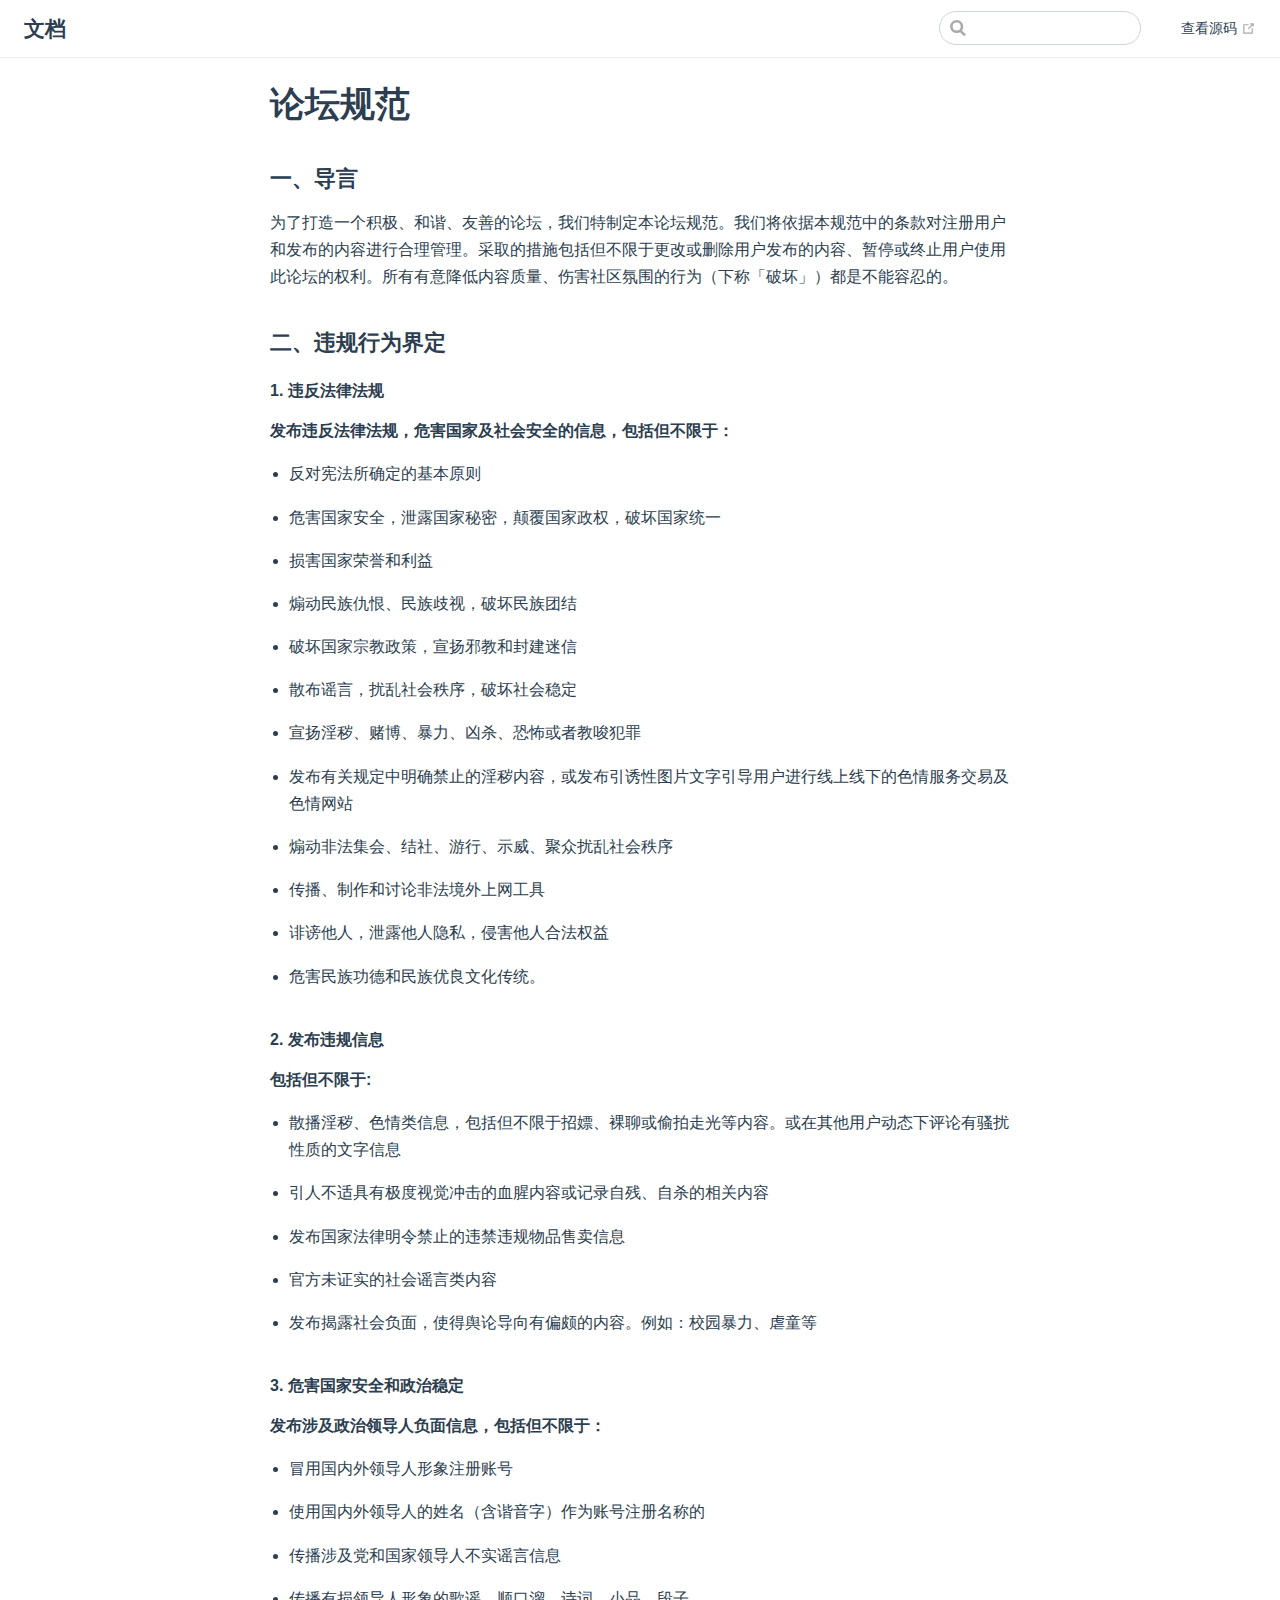
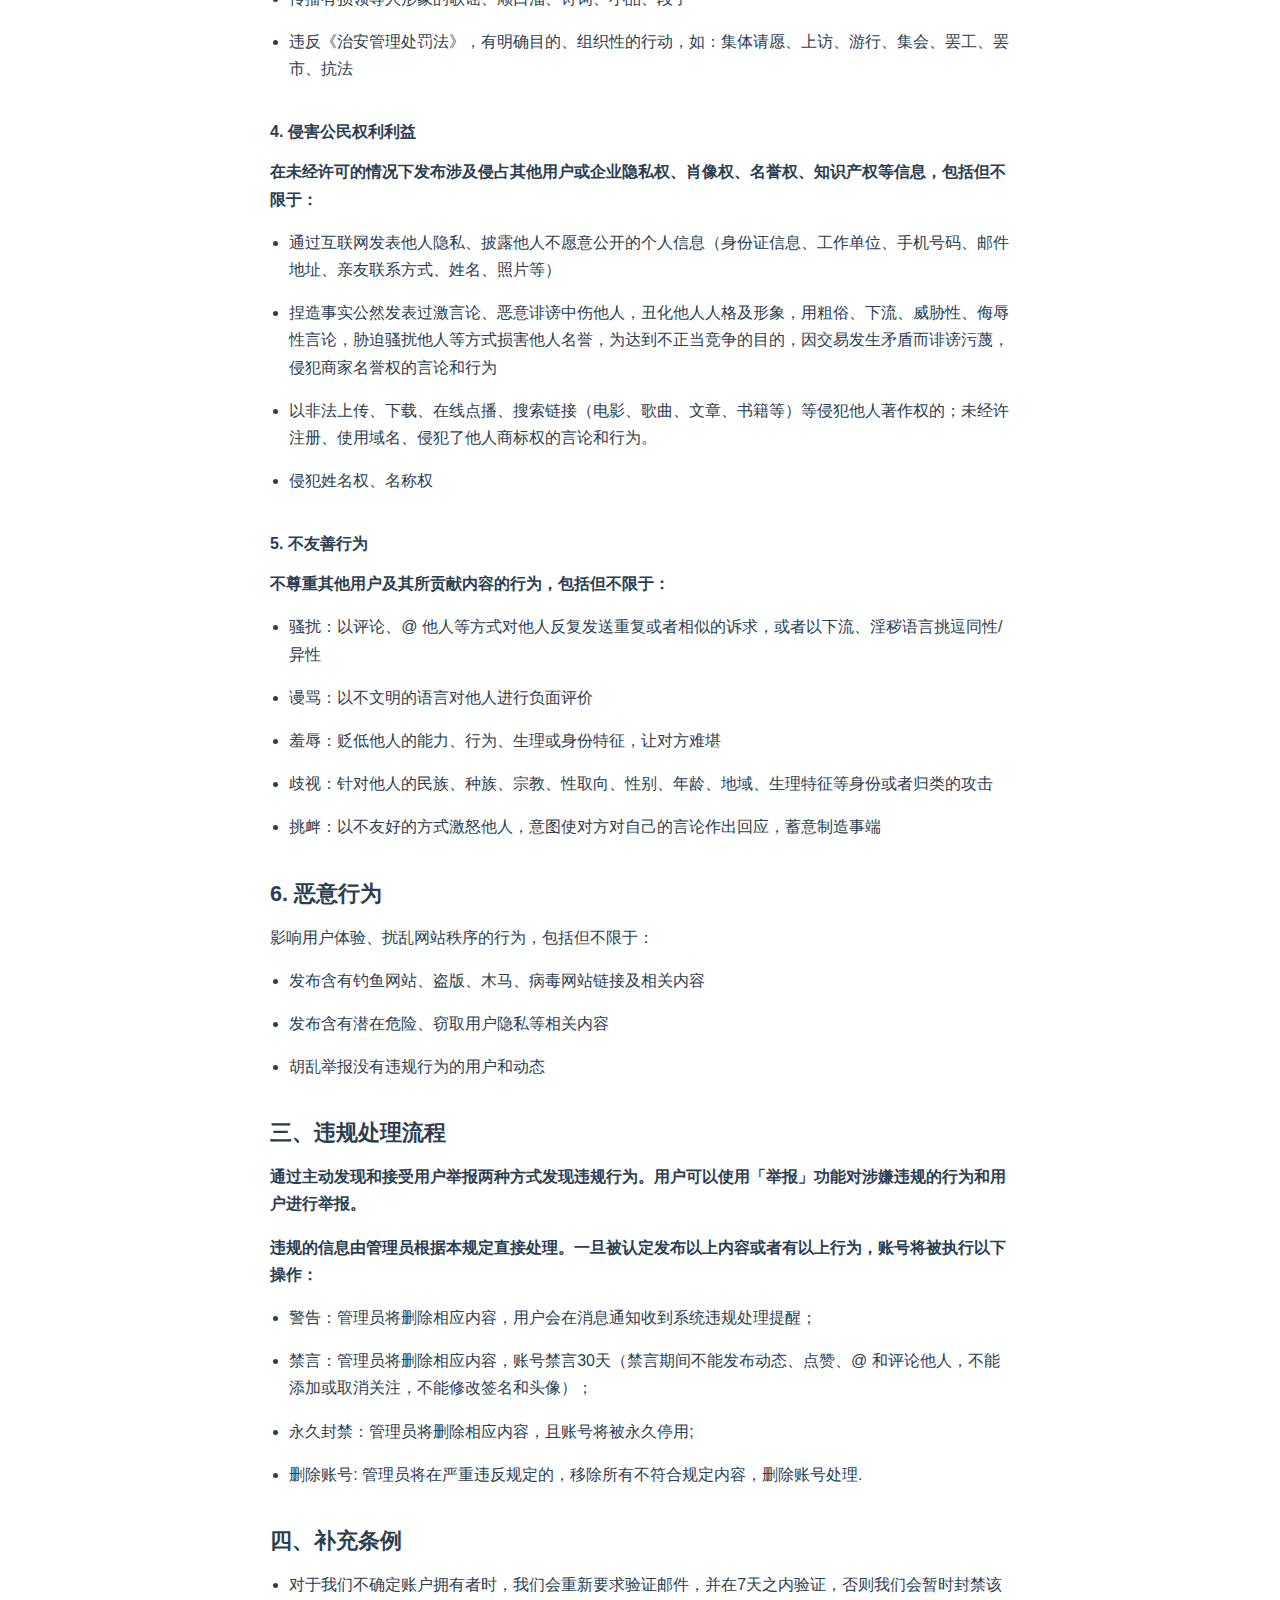
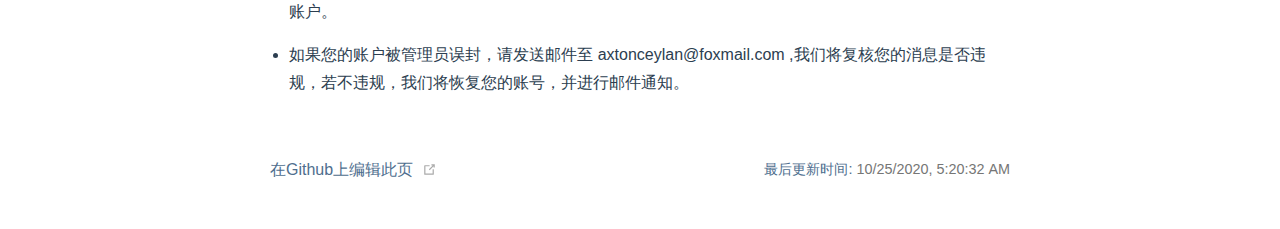
==== commit a5fba9e9: "Update config.js" ====
--- a/rules/community/index.html
+++ b/rules/community/index.html
@@ -8,19 +8,15 @@
     
     <meta name="description" content="文件归档">
     
-    <link rel="preload" href="/assets/css/0.styles.992cb7aa.css" as="style"><link rel="preload" href="/assets/js/app.862ba418.js" as="script"><link rel="preload" href="/assets/js/2.87e5a12a.js" as="script"><link rel="preload" href="/assets/js/9.22361940.js" as="script"><link rel="prefetch" href="/assets/js/3.9df185d1.js"><link rel="prefetch" href="/assets/js/4.6fd1ef01.js"><link rel="prefetch" href="/assets/js/5.da37f56e.js"><link rel="prefetch" href="/assets/js/6.d09cb291.js"><link rel="prefetch" href="/assets/js/7.588f1c9d.js"><link rel="prefetch" href="/assets/js/8.6db999de.js">
-    <link rel="stylesheet" href="/assets/css/0.styles.992cb7aa.css">
+    <link rel="preload" href="/assets/css/0.styles.a2acd744.css" as="style"><link rel="preload" href="/assets/js/app.398dc74d.js" as="script"><link rel="preload" href="/assets/js/2.5c4ff1d8.js" as="script"><link rel="preload" href="/assets/js/9.65b9a600.js" as="script"><link rel="prefetch" href="/assets/js/3.82a6e4f2.js"><link rel="prefetch" href="/assets/js/4.1c759eec.js"><link rel="prefetch" href="/assets/js/5.75466177.js"><link rel="prefetch" href="/assets/js/6.33374f70.js"><link rel="prefetch" href="/assets/js/7.64eb46a4.js"><link rel="prefetch" href="/assets/js/8.b3f7eb61.js">
+    <link rel="stylesheet" href="/assets/css/0.styles.a2acd744.css">
   </head>
   <body>
-    <div id="app" data-server-rendered="true"><div class="theme-container no-sidebar"><header class="navbar"><div class="sidebar-button"><svg xmlns="http://www.w3.org/2000/svg" aria-hidden="true" role="img" viewBox="0 0 448 512" class="icon"><path fill="currentColor" d="M436 124H12c-6.627 0-12-5.373-12-12V80c0-6.627 5.373-12 12-12h424c6.627 0 12 5.373 12 12v32c0 6.627-5.373 12-12 12zm0 160H12c-6.627 0-12-5.373-12-12v-32c0-6.627 5.373-12 12-12h424c6.627 0 12 5.373 12 12v32c0 6.627-5.373 12-12 12zm0 160H12c-6.627 0-12-5.373-12-12v-32c0-6.627 5.373-12 12-12h424c6.627 0 12 5.373 12 12v32c0 6.627-5.373 12-12 12z"></path></svg></div> <a href="/" class="home-link router-link-active"><!----> <span class="site-name">文档</span></a> <div class="links"><div class="search-box"><input aria-label="Search" autocomplete="off" spellcheck="false" value=""> <!----></div> <nav class="nav-links can-hide"><div class="nav-item"><a href="/" class="nav-link">
-  主页
-</a></div><div class="nav-item"><a href="/rules/community.html" class="nav-link">
-  论坛规范
-</a></div> <!----></nav></div></header> <div class="sidebar-mask"></div> <aside class="sidebar"><nav class="nav-links"><div class="nav-item"><a href="/" class="nav-link">
-  主页
-</a></div><div class="nav-item"><a href="/rules/community.html" class="nav-link">
-  论坛规范
-</a></div> <!----></nav>  <!----> </aside> <main class="page"> <div class="theme-default-content content__default"><h1 id="论坛规范"><a href="#论坛规范" class="header-anchor">#</a> 论坛规范</h1> <h3 id="一、导言"><a href="#一、导言" class="header-anchor">#</a> 一、导言</h3> <p>为了打造一个积极、和谐、友善的论坛，我们特制定本论坛规范。我们将依据本规范中的条款对注册用户和发布的内容进行合理管理。采取的措施包括但不限于更改或删除用户发布的内容、暂停或终止用户使用此论坛的权利。所有有意降低内容质量、伤害社区氛围的行为（下称「破坏」）都是不能容忍的。</p> <h3 id="二、违规行为界定"><a href="#二、违规行为界定" class="header-anchor">#</a> 二、违规行为界定</h3> <h4 id="_1-违反法律法规"><a href="#_1-违反法律法规" class="header-anchor">#</a> 1. 违反法律法规</h4> <p><strong>发布违反法律法规，危害国家及社会安全的信息，包括但不限于：</strong></p> <ul><li><p>反对宪法所确定的基本原则</p></li> <li><p>危害国家安全，泄露国家秘密，颠覆国家政权，破坏国家统一</p></li> <li><p>损害国家荣誉和利益</p></li> <li><p>煽动民族仇恨、民族歧视，破坏民族团结</p></li> <li><p>破坏国家宗教政策，宣扬邪教和封建迷信</p></li> <li><p>散布谣言，扰乱社会秩序，破坏社会稳定</p></li> <li><p>宣扬淫秽、赌博、暴力、凶杀、恐怖或者教唆犯罪</p></li> <li><p>发布有关规定中明确禁止的淫秽内容，或发布引诱性图片文字引导用户进行线上线下的色情服务交易及色情网站</p></li> <li><p>煽动非法集会、结社、游行、示威、聚众扰乱社会秩序</p></li> <li><p>传播、制作和讨论非法境外上网工具</p></li> <li><p>诽谤他人，泄露他人隐私，侵害他人合法权益</p></li> <li><p>危害民族功德和民族优良文化传统。</p></li></ul> <h4 id="_2-发布违规信息"><a href="#_2-发布违规信息" class="header-anchor">#</a> 2. 发布违规信息</h4> <p><strong>包括但不限于:</strong></p> <ul><li><p>散播淫秽、色情类信息，包括但不限于招嫖、裸聊或偷拍走光等内容。或在其他用户动态下评论有骚扰性质的文字信息</p></li> <li><p>引人不适具有极度视觉冲击的血腥内容或记录自残、自杀的相关内容</p></li> <li><p>发布国家法律明令禁止的违禁违规物品售卖信息</p></li> <li><p>官方未证实的社会谣言类内容</p></li> <li><p>发布揭露社会负面，使得舆论导向有偏颇的内容。例如：校园暴力、虐童等</p></li></ul> <h4 id="_3-危害国家安全和政治稳定"><a href="#_3-危害国家安全和政治稳定" class="header-anchor">#</a> 3. 危害国家安全和政治稳定</h4> <p><strong>发布涉及政治领导人负面信息，包括但不限于：</strong></p> <ul><li><p>冒用国内外领导人形象注册账号</p></li> <li><p>使用国内外领导人的姓名（含谐音字）作为账号注册名称的</p></li> <li><p>传播涉及党和国家领导人不实谣言信息</p></li> <li><p>传播有损领导人形象的歌谣、顺口溜、诗词、小品、段子</p></li> <li><p>违反《治安管理处罚法》，有明确目的、组织性的行动，如：集体请愿、上访、游行、集会、罢工、罢市、抗法</p></li></ul> <h4 id="_4-侵害公民权利利益"><a href="#_4-侵害公民权利利益" class="header-anchor">#</a> 4. 侵害公民权利利益</h4> <p><strong>在未经许可的情况下发布涉及侵占其他用户或企业隐私权、肖像权、名誉权、知识产权等信息，包括但不限于：</strong></p> <ul><li><p>通过互联网发表他人隐私、披露他人不愿意公开的个人信息（身份证信息、工作单位、手机号码、邮件地址、亲友联系方式、姓名、照片等）</p></li> <li><p>捏造事实公然发表过激言论、恶意诽谤中伤他人，丑化他人人格及形象，用粗俗、下流、威胁性、侮辱性言论，胁迫骚扰他人等方式损害他人名誉，为达到不正当竞争的目的，因交易发生矛盾而诽谤污蔑，侵犯商家名誉权的言论和行为</p></li> <li><p>以非法上传、下载、在线点播、搜索链接（电影、歌曲、文章、书籍等）等侵犯他人著作权的；未经许注册、使用域名、侵犯了他人商标权的言论和行为。</p></li> <li><p>侵犯姓名权、名称权</p></li></ul> <h4 id="_5-不友善行为"><a href="#_5-不友善行为" class="header-anchor">#</a> 5. 不友善行为</h4> <p><strong>不尊重其他用户及其所贡献内容的行为，包括但不限于：</strong></p> <ul><li><p>骚扰：以评论、@ 他人等方式对他人反复发送重复或者相似的诉求，或者以下流、淫秽语言挑逗同性/异性</p></li> <li><p>谩骂：以不文明的语言对他人进行负面评价</p></li> <li><p>羞辱：贬低他人的能力、行为、生理或身份特征，让对方难堪</p></li> <li><p>歧视：针对他人的民族、种族、宗教、性取向、性别、年龄、地域、生理特征等身份或者归类的攻击</p></li> <li><p>挑衅：以不友好的方式激怒他人，意图使对方对自己的言论作出回应，蓄意制造事端</p></li></ul> <h3 id="_6-恶意行为"><a href="#_6-恶意行为" class="header-anchor">#</a> 6. 恶意行为</h3> <p>影响用户体验、扰乱网站秩序的行为，包括但不限于：</p> <ul><li><p>发布含有钓鱼网站、盗版、木马、病毒网站链接及相关内容</p></li> <li><p>发布含有潜在危险、窃取用户隐私等相关内容</p></li> <li><p>胡乱举报没有违规行为的用户和动态</p></li></ul> <h3 id="三、违规处理流程"><a href="#三、违规处理流程" class="header-anchor">#</a> 三、违规处理流程</h3> <p><strong>通过主动发现和接受用户举报两种方式发现违规行为。用户可以使用「举报」功能对涉嫌违规的行为和用户进行举报。</strong></p> <p><strong>违规的信息由管理员根据本规定直接处理。一旦被认定发布以上内容或者有以上行为，账号将被执行以下操作：</strong></p> <ul><li><p>警告：管理员将删除相应内容，用户会在消息通知收到系统违规处理提醒；</p></li> <li><p>禁言：管理员将删除相应内容，账号禁言30天（禁言期间不能发布动态、点赞、@ 和评论他人，不能添加或取消关注，不能修改签名和头像）；</p></li> <li><p>永久封禁：管理员将删除相应内容，且账号将被永久停用;</p></li> <li><p>删除账号: 管理员将在严重违反规定的，移除所有不符合规定内容，删除账号处理.</p></li></ul> <h3 id="四、补充条例"><a href="#四、补充条例" class="header-anchor">#</a> 四、补充条例</h3> <ul><li><p>对于我们不确定账户拥有者时，我们会重新要求验证邮件，并在7天之内验证，否则我们会暂时封禁该账户。</p></li> <li><p>如果您的账户被管理员误封，请发送邮件至 axtonceylan@foxmail.com ,我们将复核您的消息是否违规，若不违规，我们将恢复您的账号，并进行邮件通知。</p></li></ul></div> <footer class="page-edit"><!----> <!----></footer> <!----> </main></div><div class="global-ui"></div></div>
-    <script src="/assets/js/app.862ba418.js" defer></script><script src="/assets/js/2.87e5a12a.js" defer></script><script src="/assets/js/9.22361940.js" defer></script>
+    <div id="app" data-server-rendered="true"><div class="theme-container no-sidebar"><header class="navbar"><div class="sidebar-button"><svg xmlns="http://www.w3.org/2000/svg" aria-hidden="true" role="img" viewBox="0 0 448 512" class="icon"><path fill="currentColor" d="M436 124H12c-6.627 0-12-5.373-12-12V80c0-6.627 5.373-12 12-12h424c6.627 0 12 5.373 12 12v32c0 6.627-5.373 12-12 12zm0 160H12c-6.627 0-12-5.373-12-12v-32c0-6.627 5.373-12 12-12h424c6.627 0 12 5.373 12 12v32c0 6.627-5.373 12-12 12zm0 160H12c-6.627 0-12-5.373-12-12v-32c0-6.627 5.373-12 12-12h424c6.627 0 12 5.373 12 12v32c0 6.627-5.373 12-12 12z"></path></svg></div> <a href="/" class="home-link router-link-active"><!----> <span class="site-name">文档</span></a> <div class="links"><div class="search-box"><input aria-label="Search" autocomplete="off" spellcheck="false" value=""> <!----></div> <nav class="nav-links can-hide"> <a href="https://github.com/Caxtelyn/Document-Static" target="_blank" rel="noopener noreferrer" class="repo-link">
+    查看源码
+    <span><svg xmlns="http://www.w3.org/2000/svg" aria-hidden="true" focusable="false" x="0px" y="0px" viewBox="0 0 100 100" width="15" height="15" class="icon outbound"><path fill="currentColor" d="M18.8,85.1h56l0,0c2.2,0,4-1.8,4-4v-32h-8v28h-48v-48h28v-8h-32l0,0c-2.2,0-4,1.8-4,4v56C14.8,83.3,16.6,85.1,18.8,85.1z"></path> <polygon fill="currentColor" points="45.7,48.7 51.3,54.3 77.2,28.5 77.2,37.2 85.2,37.2 85.2,14.9 62.8,14.9 62.8,22.9 71.5,22.9"></polygon></svg> <span class="sr-only">(opens new window)</span></span></a></nav></div></header> <div class="sidebar-mask"></div> <aside class="sidebar"><nav class="nav-links"> <a href="https://github.com/Caxtelyn/Document-Static" target="_blank" rel="noopener noreferrer" class="repo-link">
+    查看源码
+    <span><svg xmlns="http://www.w3.org/2000/svg" aria-hidden="true" focusable="false" x="0px" y="0px" viewBox="0 0 100 100" width="15" height="15" class="icon outbound"><path fill="currentColor" d="M18.8,85.1h56l0,0c2.2,0,4-1.8,4-4v-32h-8v28h-48v-48h28v-8h-32l0,0c-2.2,0-4,1.8-4,4v56C14.8,83.3,16.6,85.1,18.8,85.1z"></path> <polygon fill="currentColor" points="45.7,48.7 51.3,54.3 77.2,28.5 77.2,37.2 85.2,37.2 85.2,14.9 62.8,14.9 62.8,22.9 71.5,22.9"></polygon></svg> <span class="sr-only">(opens new window)</span></span></a></nav>  <!----> </aside> <main class="page"> <div class="theme-default-content content__default"><h1 id="论坛规范"><a href="#论坛规范" class="header-anchor">#</a> 论坛规范</h1> <h3 id="一、导言"><a href="#一、导言" class="header-anchor">#</a> 一、导言</h3> <p>为了打造一个积极、和谐、友善的论坛，我们特制定本论坛规范。我们将依据本规范中的条款对注册用户和发布的内容进行合理管理。采取的措施包括但不限于更改或删除用户发布的内容、暂停或终止用户使用此论坛的权利。所有有意降低内容质量、伤害社区氛围的行为（下称「破坏」）都是不能容忍的。</p> <h3 id="二、违规行为界定"><a href="#二、违规行为界定" class="header-anchor">#</a> 二、违规行为界定</h3> <h4 id="_1-违反法律法规"><a href="#_1-违反法律法规" class="header-anchor">#</a> 1. 违反法律法规</h4> <p><strong>发布违反法律法规，危害国家及社会安全的信息，包括但不限于：</strong></p> <ul><li><p>反对宪法所确定的基本原则</p></li> <li><p>危害国家安全，泄露国家秘密，颠覆国家政权，破坏国家统一</p></li> <li><p>损害国家荣誉和利益</p></li> <li><p>煽动民族仇恨、民族歧视，破坏民族团结</p></li> <li><p>破坏国家宗教政策，宣扬邪教和封建迷信</p></li> <li><p>散布谣言，扰乱社会秩序，破坏社会稳定</p></li> <li><p>宣扬淫秽、赌博、暴力、凶杀、恐怖或者教唆犯罪</p></li> <li><p>发布有关规定中明确禁止的淫秽内容，或发布引诱性图片文字引导用户进行线上线下的色情服务交易及色情网站</p></li> <li><p>煽动非法集会、结社、游行、示威、聚众扰乱社会秩序</p></li> <li><p>传播、制作和讨论非法境外上网工具</p></li> <li><p>诽谤他人，泄露他人隐私，侵害他人合法权益</p></li> <li><p>危害民族功德和民族优良文化传统。</p></li></ul> <h4 id="_2-发布违规信息"><a href="#_2-发布违规信息" class="header-anchor">#</a> 2. 发布违规信息</h4> <p><strong>包括但不限于:</strong></p> <ul><li><p>散播淫秽、色情类信息，包括但不限于招嫖、裸聊或偷拍走光等内容。或在其他用户动态下评论有骚扰性质的文字信息</p></li> <li><p>引人不适具有极度视觉冲击的血腥内容或记录自残、自杀的相关内容</p></li> <li><p>发布国家法律明令禁止的违禁违规物品售卖信息</p></li> <li><p>官方未证实的社会谣言类内容</p></li> <li><p>发布揭露社会负面，使得舆论导向有偏颇的内容。例如：校园暴力、虐童等</p></li></ul> <h4 id="_3-危害国家安全和政治稳定"><a href="#_3-危害国家安全和政治稳定" class="header-anchor">#</a> 3. 危害国家安全和政治稳定</h4> <p><strong>发布涉及政治领导人负面信息，包括但不限于：</strong></p> <ul><li><p>冒用国内外领导人形象注册账号</p></li> <li><p>使用国内外领导人的姓名（含谐音字）作为账号注册名称的</p></li> <li><p>传播涉及党和国家领导人不实谣言信息</p></li> <li><p>传播有损领导人形象的歌谣、顺口溜、诗词、小品、段子</p></li> <li><p>违反《治安管理处罚法》，有明确目的、组织性的行动，如：集体请愿、上访、游行、集会、罢工、罢市、抗法</p></li></ul> <h4 id="_4-侵害公民权利利益"><a href="#_4-侵害公民权利利益" class="header-anchor">#</a> 4. 侵害公民权利利益</h4> <p><strong>在未经许可的情况下发布涉及侵占其他用户或企业隐私权、肖像权、名誉权、知识产权等信息，包括但不限于：</strong></p> <ul><li><p>通过互联网发表他人隐私、披露他人不愿意公开的个人信息（身份证信息、工作单位、手机号码、邮件地址、亲友联系方式、姓名、照片等）</p></li> <li><p>捏造事实公然发表过激言论、恶意诽谤中伤他人，丑化他人人格及形象，用粗俗、下流、威胁性、侮辱性言论，胁迫骚扰他人等方式损害他人名誉，为达到不正当竞争的目的，因交易发生矛盾而诽谤污蔑，侵犯商家名誉权的言论和行为</p></li> <li><p>以非法上传、下载、在线点播、搜索链接（电影、歌曲、文章、书籍等）等侵犯他人著作权的；未经许注册、使用域名、侵犯了他人商标权的言论和行为。</p></li> <li><p>侵犯姓名权、名称权</p></li></ul> <h4 id="_5-不友善行为"><a href="#_5-不友善行为" class="header-anchor">#</a> 5. 不友善行为</h4> <p><strong>不尊重其他用户及其所贡献内容的行为，包括但不限于：</strong></p> <ul><li><p>骚扰：以评论、@ 他人等方式对他人反复发送重复或者相似的诉求，或者以下流、淫秽语言挑逗同性/异性</p></li> <li><p>谩骂：以不文明的语言对他人进行负面评价</p></li> <li><p>羞辱：贬低他人的能力、行为、生理或身份特征，让对方难堪</p></li> <li><p>歧视：针对他人的民族、种族、宗教、性取向、性别、年龄、地域、生理特征等身份或者归类的攻击</p></li> <li><p>挑衅：以不友好的方式激怒他人，意图使对方对自己的言论作出回应，蓄意制造事端</p></li></ul> <h3 id="_6-恶意行为"><a href="#_6-恶意行为" class="header-anchor">#</a> 6. 恶意行为</h3> <p>影响用户体验、扰乱网站秩序的行为，包括但不限于：</p> <ul><li><p>发布含有钓鱼网站、盗版、木马、病毒网站链接及相关内容</p></li> <li><p>发布含有潜在危险、窃取用户隐私等相关内容</p></li> <li><p>胡乱举报没有违规行为的用户和动态</p></li></ul> <h3 id="三、违规处理流程"><a href="#三、违规处理流程" class="header-anchor">#</a> 三、违规处理流程</h3> <p><strong>通过主动发现和接受用户举报两种方式发现违规行为。用户可以使用「举报」功能对涉嫌违规的行为和用户进行举报。</strong></p> <p><strong>违规的信息由管理员根据本规定直接处理。一旦被认定发布以上内容或者有以上行为，账号将被执行以下操作：</strong></p> <ul><li><p>警告：管理员将删除相应内容，用户会在消息通知收到系统违规处理提醒；</p></li> <li><p>禁言：管理员将删除相应内容，账号禁言30天（禁言期间不能发布动态、点赞、@ 和评论他人，不能添加或取消关注，不能修改签名和头像）；</p></li> <li><p>永久封禁：管理员将删除相应内容，且账号将被永久停用;</p></li> <li><p>删除账号: 管理员将在严重违反规定的，移除所有不符合规定内容，删除账号处理.</p></li></ul> <h3 id="四、补充条例"><a href="#四、补充条例" class="header-anchor">#</a> 四、补充条例</h3> <ul><li><p>对于我们不确定账户拥有者时，我们会重新要求验证邮件，并在7天之内验证，否则我们会暂时封禁该账户。</p></li> <li><p>如果您的账户被管理员误封，请发送邮件至 axtonceylan@foxmail.com ,我们将复核您的消息是否违规，若不违规，我们将恢复您的账号，并进行邮件通知。</p></li></ul></div> <footer class="page-edit"><div class="edit-link"><a href="https://github.com/Caxtelyn/Document/edit/main/docs/rules/community/README.md" target="_blank" rel="noopener noreferrer">在Github上编辑此页</a> <span><svg xmlns="http://www.w3.org/2000/svg" aria-hidden="true" focusable="false" x="0px" y="0px" viewBox="0 0 100 100" width="15" height="15" class="icon outbound"><path fill="currentColor" d="M18.8,85.1h56l0,0c2.2,0,4-1.8,4-4v-32h-8v28h-48v-48h28v-8h-32l0,0c-2.2,0-4,1.8-4,4v56C14.8,83.3,16.6,85.1,18.8,85.1z"></path> <polygon fill="currentColor" points="45.7,48.7 51.3,54.3 77.2,28.5 77.2,37.2 85.2,37.2 85.2,14.9 62.8,14.9 62.8,22.9 71.5,22.9"></polygon></svg> <span class="sr-only">(opens new window)</span></span></div> <div class="last-updated"><span class="prefix">最后更新时间:</span> <span class="time">10/25/2020, 5:20:32 AM</span></div></footer> <!----> </main></div><div class="global-ui"></div></div>
+    <script src="/assets/js/app.398dc74d.js" defer></script><script src="/assets/js/2.5c4ff1d8.js" defer></script><script src="/assets/js/9.65b9a600.js" defer></script>
   </body>
 </html>
--- a/assets/css/0.styles.a2acd744.css
+++ b/assets/css/0.styles.a2acd744.css
@@ -0,0 +1 @@
+html{scroll-behavior:smooth}code[class*=language-],pre[class*=language-]{color:#ccc;background:none;font-family:Consolas,Monaco,Andale Mono,Ubuntu Mono,monospace;font-size:1em;text-align:left;white-space:pre;word-spacing:normal;word-break:normal;word-wrap:normal;line-height:1.5;-moz-tab-size:4;-o-tab-size:4;tab-size:4;-webkit-hyphens:none;-ms-hyphens:none;hyphens:none}pre[class*=language-]{padding:1em;margin:.5em 0;overflow:auto}:not(pre)>code[class*=language-],pre[class*=language-]{background:#2d2d2d}:not(pre)>code[class*=language-]{padding:.1em;border-radius:.3em;white-space:normal}.token.block-comment,.token.cdata,.token.comment,.token.doctype,.token.prolog{color:#999}.token.punctuation{color:#ccc}.token.attr-name,.token.deleted,.token.namespace,.token.tag{color:#e2777a}.token.function-name{color:#6196cc}.token.boolean,.token.function,.token.number{color:#f08d49}.token.class-name,.token.constant,.token.property,.token.symbol{color:#f8c555}.token.atrule,.token.builtin,.token.important,.token.keyword,.token.selector{color:#cc99cd}.token.attr-value,.token.char,.token.regex,.token.string,.token.variable{color:#7ec699}.token.entity,.token.operator,.token.url{color:#67cdcc}.token.bold,.token.important{font-weight:700}.token.italic{font-style:italic}.token.entity{cursor:help}.token.inserted{color:green}.theme-default-content code{color:#476582;padding:.25rem .5rem;margin:0;font-size:.85em;background-color:rgba(27,31,35,.05);border-radius:3px}.theme-default-content code .token.deleted{color:#ec5975}.theme-default-content code .token.inserted{color:#3eaf7c}.theme-default-content pre,.theme-default-content pre[class*=language-]{line-height:1.4;padding:1.25rem 1.5rem;margin:.85rem 0;background-color:#282c34;border-radius:6px;overflow:auto}.theme-default-content pre[class*=language-] code,.theme-default-content pre code{color:#fff;padding:0;background-color:transparent;border-radius:0}div[class*=language-]{position:relative;background-color:#282c34;border-radius:6px}div[class*=language-] .highlight-lines{-webkit-user-select:none;-ms-user-select:none;user-select:none;padding-top:1.3rem;position:absolute;top:0;left:0;width:100%;line-height:1.4}div[class*=language-] .highlight-lines .highlighted{background-color:rgba(0,0,0,.66)}div[class*=language-] pre,div[class*=language-] pre[class*=language-]{background:transparent;position:relative;z-index:1}div[class*=language-]:before{position:absolute;z-index:3;top:.8em;right:1em;font-size:.75rem;color:hsla(0,0%,100%,.4)}div[class*=language-]:not(.line-numbers-mode) .line-numbers-wrapper{display:none}div[class*=language-].line-numbers-mode .highlight-lines .highlighted{position:relative}div[class*=language-].line-numbers-mode .highlight-lines .highlighted:before{content:" ";position:absolute;z-index:3;left:0;top:0;display:block;width:3.5rem;height:100%;background-color:rgba(0,0,0,.66)}div[class*=language-].line-numbers-mode pre{padding-left:4.5rem;vertical-align:middle}div[class*=language-].line-numbers-mode .line-numbers-wrapper{position:absolute;top:0;width:3.5rem;text-align:center;color:hsla(0,0%,100%,.3);padding:1.25rem 0;line-height:1.4}div[class*=language-].line-numbers-mode .line-numbers-wrapper br{-webkit-user-select:none;-ms-user-select:none;user-select:none}div[class*=language-].line-numbers-mode .line-numbers-wrapper .line-number{position:relative;z-index:4;-webkit-user-select:none;-ms-user-select:none;user-select:none;font-size:.85em}div[class*=language-].line-numbers-mode:after{content:"";position:absolute;z-index:2;top:0;left:0;width:3.5rem;height:100%;border-radius:6px 0 0 6px;border-right:1px solid rgba(0,0,0,.66);background-color:#282c34}div[class~=language-js]:before{content:"js"}div[class~=language-ts]:before{content:"ts"}div[class~=language-html]:before{content:"html"}div[class~=language-md]:before{content:"md"}div[class~=language-vue]:before{content:"vue"}div[class~=language-css]:before{content:"css"}div[class~=language-sass]:before{content:"sass"}div[class~=language-scss]:before{content:"scss"}div[class~=language-less]:before{content:"less"}div[class~=language-stylus]:before{content:"stylus"}div[class~=language-go]:before{content:"go"}div[class~=language-java]:before{content:"java"}div[class~=language-c]:before{content:"c"}div[class~=language-sh]:before{content:"sh"}div[class~=language-yaml]:before{content:"yaml"}div[class~=language-py]:before{content:"py"}div[class~=language-docker]:before{content:"docker"}div[class~=language-dockerfile]:before{content:"dockerfile"}div[class~=language-makefile]:before{content:"makefile"}div[class~=language-javascript]:before{content:"js"}div[class~=language-typescript]:before{content:"ts"}div[class~=language-markup]:before{content:"html"}div[class~=language-markdown]:before{content:"md"}div[class~=language-json]:before{content:"json"}div[class~=language-ruby]:before{content:"rb"}div[class~=language-python]:before{content:"py"}div[class~=language-bash]:before{content:"sh"}div[class~=language-php]:before{content:"php"}.custom-block .custom-block-title{font-weight:600;margin-bottom:-.4rem}.custom-block.danger,.custom-block.tip,.custom-block.warning{padding:.1rem 1.5rem;border-left-width:.5rem;border-left-style:solid;margin:1rem 0}.custom-block.tip{background-color:#f3f5f7;border-color:#42b983}.custom-block.warning{background-color:rgba(255,229,100,.3);border-color:#e7c000;color:#6b5900}.custom-block.warning .custom-block-title{color:#b29400}.custom-block.warning a{color:#2c3e50}.custom-block.danger{background-color:#ffe6e6;border-color:#c00;color:#4d0000}.custom-block.danger .custom-block-title{color:#900}.custom-block.danger a{color:#2c3e50}.custom-block.details{display:block;position:relative;border-radius:2px;margin:1.6em 0;padding:1.6em;background-color:#eee}.custom-block.details h4{margin-top:0}.custom-block.details figure:last-child,.custom-block.details p:last-child{margin-bottom:0;padding-bottom:0}.custom-block.details summary{outline:none;cursor:pointer}.arrow{display:inline-block;width:0;height:0}.arrow.up{border-bottom:6px solid #ccc}.arrow.down,.arrow.up{border-left:4px solid transparent;border-right:4px solid transparent}.arrow.down{border-top:6px solid #ccc}.arrow.right{border-left:6px solid #ccc}.arrow.left,.arrow.right{border-top:4px solid transparent;border-bottom:4px solid transparent}.arrow.left{border-right:6px solid #ccc}.theme-default-content:not(.custom){max-width:740px;margin:0 auto;padding:2rem 2.5rem}@media (max-width:959px){.theme-default-content:not(.custom){padding:2rem}}@media (max-width:419px){.theme-default-content:not(.custom){padding:1.5rem}}.table-of-contents .badge{vertical-align:middle}body,html{padding:0;margin:0;background-color:#fff}body{font-family:-apple-system,BlinkMacSystemFont,Segoe UI,Roboto,Oxygen,Ubuntu,Cantarell,Fira Sans,Droid Sans,Helvetica Neue,sans-serif;-webkit-font-smoothing:antialiased;-moz-osx-font-smoothing:grayscale;font-size:16px;color:#2c3e50}.page{padding-left:20rem}.navbar{z-index:20;right:0;height:3.6rem;background-color:#fff;box-sizing:border-box;border-bottom:1px solid #eaecef}.navbar,.sidebar-mask{position:fixed;top:0;left:0}.sidebar-mask{z-index:9;width:100vw;height:100vh;display:none}.sidebar{font-size:16px;background-color:#fff;width:20rem;position:fixed;z-index:10;margin:0;top:3.6rem;left:0;bottom:0;box-sizing:border-box;border-right:1px solid #eaecef;overflow-y:auto}.theme-default-content:not(.custom)>:first-child{margin-top:3.6rem}.theme-default-content:not(.custom) a:hover{text-decoration:underline}.theme-default-content:not(.custom) p.demo{padding:1rem 1.5rem;border:1px solid #ddd;border-radius:4px}.theme-default-content:not(.custom) img{max-width:100%}.theme-default-content.custom{padding:0;margin:0}.theme-default-content.custom img{max-width:100%}a{font-weight:500;text-decoration:none}a,p a code{color:#3eaf7c}p a code{font-weight:400}kbd{background:#eee;border:.15rem solid #ddd;border-bottom:.25rem solid #ddd;border-radius:.15rem;padding:0 .15em}blockquote{font-size:1rem;color:#999;border-left:.2rem solid #dfe2e5;margin:1rem 0;padding:.25rem 0 .25rem 1rem}blockquote>p{margin:0}ol,ul{padding-left:1.2em}strong{font-weight:600}h1,h2,h3,h4,h5,h6{font-weight:600;line-height:1.25}.theme-default-content:not(.custom)>h1,.theme-default-content:not(.custom)>h2,.theme-default-content:not(.custom)>h3,.theme-default-content:not(.custom)>h4,.theme-default-content:not(.custom)>h5,.theme-default-content:not(.custom)>h6{margin-top:-3.1rem;padding-top:4.6rem;margin-bottom:0}.theme-default-content:not(.custom)>h1:first-child,.theme-default-content:not(.custom)>h2:first-child,.theme-default-content:not(.custom)>h3:first-child,.theme-default-content:not(.custom)>h4:first-child,.theme-default-content:not(.custom)>h5:first-child,.theme-default-content:not(.custom)>h6:first-child{margin-top:-1.5rem;margin-bottom:1rem}.theme-default-content:not(.custom)>h1:first-child+.custom-block,.theme-default-content:not(.custom)>h1:first-child+p,.theme-default-content:not(.custom)>h1:first-child+pre,.theme-default-content:not(.custom)>h2:first-child+.custom-block,.theme-default-content:not(.custom)>h2:first-child+p,.theme-default-content:not(.custom)>h2:first-child+pre,.theme-default-content:not(.custom)>h3:first-child+.custom-block,.theme-default-content:not(.custom)>h3:first-child+p,.theme-default-content:not(.custom)>h3:first-child+pre,.theme-default-content:not(.custom)>h4:first-child+.custom-block,.theme-default-content:not(.custom)>h4:first-child+p,.theme-default-content:not(.custom)>h4:first-child+pre,.theme-default-content:not(.custom)>h5:first-child+.custom-block,.theme-default-content:not(.custom)>h5:first-child+p,.theme-default-content:not(.custom)>h5:first-child+pre,.theme-default-content:not(.custom)>h6:first-child+.custom-block,.theme-default-content:not(.custom)>h6:first-child+p,.theme-default-content:not(.custom)>h6:first-child+pre{margin-top:2rem}h1:hover .header-anchor,h2:hover .header-anchor,h3:hover .header-anchor,h4:hover .header-anchor,h5:hover .header-anchor,h6:hover .header-anchor{opacity:1}h1{font-size:2.2rem}h2{font-size:1.65rem;padding-bottom:.3rem;border-bottom:1px solid #eaecef}h3{font-size:1.35rem}a.header-anchor{font-size:.85em;float:left;margin-left:-.87em;padding-right:.23em;margin-top:.125em;opacity:0}a.header-anchor:hover{text-decoration:none}.line-number,code,kbd{font-family:source-code-pro,Menlo,Monaco,Consolas,Courier New,monospace}ol,p,ul{line-height:1.7}hr{border:0;border-top:1px solid #eaecef}table{border-collapse:collapse;margin:1rem 0;display:block;overflow-x:auto}tr{border-top:1px solid #dfe2e5}tr:nth-child(2n){background-color:#f6f8fa}td,th{border:1px solid #dfe2e5;padding:.6em 1em}.theme-container.sidebar-open .sidebar-mask{display:block}.theme-container.no-navbar .theme-default-content:not(.custom)>h1,.theme-container.no-navbar h2,.theme-container.no-navbar h3,.theme-container.no-navbar h4,.theme-container.no-navbar h5,.theme-container.no-navbar h6{margin-top:1.5rem;padding-top:0}.theme-container.no-navbar .sidebar{top:0}@media (min-width:720px){.theme-container.no-sidebar .sidebar{display:none}.theme-container.no-sidebar .page{padding-left:0}}@media (max-width:959px){.sidebar{font-size:15px;width:16.4rem}.page{padding-left:16.4rem}}@media (max-width:719px){.sidebar{top:0;padding-top:3.6rem;transform:translateX(-100%);transition:transform .2s ease}.page{padding-left:0}.theme-container.sidebar-open .sidebar{transform:translateX(0)}.theme-container.no-navbar .sidebar{padding-top:0}}@media (max-width:419px){h1{font-size:1.9rem}.theme-default-content div[class*=language-]{margin:.85rem -1.5rem;border-radius:0}}#nprogress{pointer-events:none}#nprogress .bar{background:#3eaf7c;position:fixed;z-index:1031;top:0;left:0;width:100%;height:2px}#nprogress .peg{display:block;position:absolute;right:0;width:100px;height:100%;box-shadow:0 0 10px #3eaf7c,0 0 5px #3eaf7c;opacity:1;transform:rotate(3deg) translateY(-4px)}#nprogress .spinner{display:block;position:fixed;z-index:1031;top:15px;right:15px}#nprogress .spinner-icon{width:18px;height:18px;box-sizing:border-box;border-color:#3eaf7c transparent transparent #3eaf7c;border-style:solid;border-width:2px;border-radius:50%;-webkit-animation:nprogress-spinner .4s linear infinite;animation:nprogress-spinner .4s linear infinite}.nprogress-custom-parent{overflow:hidden;position:relative}.nprogress-custom-parent #nprogress .bar,.nprogress-custom-parent #nprogress .spinner{position:absolute}@-webkit-keyframes nprogress-spinner{0%{transform:rotate(0deg)}to{transform:rotate(1turn)}}@keyframes nprogress-spinner{0%{transform:rotate(0deg)}to{transform:rotate(1turn)}}.icon.outbound{color:#aaa;display:inline-block;vertical-align:middle;position:relative;top:-1px}.sr-only{position:absolute;width:1px;height:1px;padding:0;margin:-1px;overflow:hidden;clip:rect(0,0,0,0);white-space:nowrap;border-width:0}.home{padding:3.6rem 2rem 0;max-width:960px;margin:0 auto;display:block}.home .hero{text-align:center}.home .hero img{max-width:100%;max-height:280px;display:block;margin:3rem auto 1.5rem}.home .hero h1{font-size:3rem}.home .hero .action,.home .hero .description,.home .hero h1{margin:1.8rem auto}.home .hero .description{max-width:35rem;font-size:1.6rem;line-height:1.3;color:#6a8bad}.home .hero .action-button{display:inline-block;font-size:1.2rem;color:#fff;background-color:#3eaf7c;padding:.8rem 1.6rem;border-radius:4px;transition:background-color .1s ease;box-sizing:border-box;border-bottom:1px solid #389d70}.home .hero .action-button:hover{background-color:#4abf8a}.home .features{border-top:1px solid #eaecef;padding:1.2rem 0;margin-top:2.5rem;display:flex;flex-wrap:wrap;align-items:flex-start;align-content:stretch;justify-content:space-between}.home .feature{flex-grow:1;flex-basis:30%;max-width:30%}.home .feature h2{font-size:1.4rem;font-weight:500;border-bottom:none;padding-bottom:0;color:#3a5169}.home .feature p{color:#4e6e8e}.home .footer{padding:2.5rem;border-top:1px solid #eaecef;text-align:center;color:#4e6e8e}@media (max-width:719px){.home .features{flex-direction:column}.home .feature{max-width:100%;padding:0 2.5rem}}@media (max-width:419px){.home{padding-left:1.5rem;padding-right:1.5rem}.home .hero img{max-height:210px;margin:2rem auto 1.2rem}.home .hero h1{font-size:2rem}.home .hero .action,.home .hero .description,.home .hero h1{margin:1.2rem auto}.home .hero .description{font-size:1.2rem}.home .hero .action-button{font-size:1rem;padding:.6rem 1.2rem}.home .feature h2{font-size:1.25rem}}.search-box{display:inline-block;position:relative;margin-right:1rem}.search-box input{cursor:text;width:10rem;height:2rem;color:#4e6e8e;display:inline-block;border:1px solid #cfd4db;border-radius:2rem;font-size:.9rem;line-height:2rem;padding:0 .5rem 0 2rem;outline:none;transition:all .2s ease;background:#fff url(/assets/img/search.83621669.svg) .6rem .5rem no-repeat;background-size:1rem}.search-box input:focus{cursor:auto;border-color:#3eaf7c}.search-box .suggestions{background:#fff;width:20rem;position:absolute;top:2rem;border:1px solid #cfd4db;border-radius:6px;padding:.4rem;list-style-type:none}.search-box .suggestions.align-right{right:0}.search-box .suggestion{line-height:1.4;padding:.4rem .6rem;border-radius:4px;cursor:pointer}.search-box .suggestion a{white-space:normal;color:#5d82a6}.search-box .suggestion a .page-title{font-weight:600}.search-box .suggestion a .header{font-size:.9em;margin-left:.25em}.search-box .suggestion.focused{background-color:#f3f4f5}.search-box .suggestion.focused a{color:#3eaf7c}@media (max-width:959px){.search-box input{cursor:pointer;width:0;border-color:transparent;position:relative}.search-box input:focus{cursor:text;left:0;width:10rem}}@media (-ms-high-contrast:none){.search-box input{height:2rem}}@media (max-width:959px) and (min-width:719px){.search-box .suggestions{left:0}}@media (max-width:719px){.search-box{margin-right:0}.search-box input{left:1rem}.search-box .suggestions{right:0}}@media (max-width:419px){.search-box .suggestions{width:calc(100vw - 4rem)}.search-box input:focus{width:8rem}}.sidebar-button{cursor:pointer;display:none;width:1.25rem;height:1.25rem;position:absolute;padding:.6rem;top:.6rem;left:1rem}.sidebar-button .icon{display:block;width:1.25rem;height:1.25rem}@media (max-width:719px){.sidebar-button{display:block}}.dropdown-enter,.dropdown-leave-to{height:0!important}.dropdown-wrapper{cursor:pointer}.dropdown-wrapper .dropdown-title,.dropdown-wrapper .mobile-dropdown-title{display:block;font-size:.9rem;font-family:inherit;cursor:inherit;padding:inherit;line-height:1.4rem;background:transparent;border:none;font-weight:500;color:#2c3e50}.dropdown-wrapper .dropdown-title:hover,.dropdown-wrapper .mobile-dropdown-title:hover{border-color:transparent}.dropdown-wrapper .dropdown-title .arrow,.dropdown-wrapper .mobile-dropdown-title .arrow{vertical-align:middle;margin-top:-1px;margin-left:.4rem}.dropdown-wrapper .mobile-dropdown-title{display:none;font-weight:600}.dropdown-wrapper .mobile-dropdown-title font-size inherit:hover{color:#3eaf7c}.dropdown-wrapper .nav-dropdown .dropdown-item{color:inherit;line-height:1.7rem}.dropdown-wrapper .nav-dropdown .dropdown-item h4{margin:.45rem 0 0;border-top:1px solid #eee;padding:1rem 1.5rem .45rem 1.25rem}.dropdown-wrapper .nav-dropdown .dropdown-item .dropdown-subitem-wrapper{padding:0;list-style:none}.dropdown-wrapper .nav-dropdown .dropdown-item .dropdown-subitem-wrapper .dropdown-subitem{font-size:.9em}.dropdown-wrapper .nav-dropdown .dropdown-item a{display:block;line-height:1.7rem;position:relative;border-bottom:none;font-weight:400;margin-bottom:0;padding:0 1.5rem 0 1.25rem}.dropdown-wrapper .nav-dropdown .dropdown-item a.router-link-active,.dropdown-wrapper .nav-dropdown .dropdown-item a:hover{color:#3eaf7c}.dropdown-wrapper .nav-dropdown .dropdown-item a.router-link-active:after{content:"";width:0;height:0;border-left:5px solid #3eaf7c;border-top:3px solid transparent;border-bottom:3px solid transparent;position:absolute;top:calc(50% - 2px);left:9px}.dropdown-wrapper .nav-dropdown .dropdown-item:first-child h4{margin-top:0;padding-top:0;border-top:0}@media (max-width:719px){.dropdown-wrapper.open .dropdown-title{margin-bottom:.5rem}.dropdown-wrapper .dropdown-title{display:none}.dropdown-wrapper .mobile-dropdown-title{display:block}.dropdown-wrapper .nav-dropdown{transition:height .1s ease-out;overflow:hidden}.dropdown-wrapper .nav-dropdown .dropdown-item h4{border-top:0;margin-top:0;padding-top:0}.dropdown-wrapper .nav-dropdown .dropdown-item>a,.dropdown-wrapper .nav-dropdown .dropdown-item h4{font-size:15px;line-height:2rem}.dropdown-wrapper .nav-dropdown .dropdown-item .dropdown-subitem{font-size:14px;padding-left:1rem}}@media (min-width:719px){.dropdown-wrapper{height:1.8rem}.dropdown-wrapper.open .nav-dropdown,.dropdown-wrapper:hover .nav-dropdown{display:block!important}.dropdown-wrapper.open:blur{display:none}.dropdown-wrapper .nav-dropdown{display:none;height:auto!important;box-sizing:border-box;max-height:calc(100vh - 2.7rem);overflow-y:auto;position:absolute;top:100%;right:0;background-color:#fff;padding:.6rem 0;border:1px solid;border-color:#ddd #ddd #ccc;text-align:left;border-radius:.25rem;white-space:nowrap;margin:0}}.nav-links{display:inline-block}.nav-links a{line-height:1.4rem;color:inherit}.nav-links a.router-link-active,.nav-links a:hover{color:#3eaf7c}.nav-links .nav-item{position:relative;display:inline-block;margin-left:1.5rem;line-height:2rem}.nav-links .nav-item:first-child{margin-left:0}.nav-links .repo-link{margin-left:1.5rem}@media (max-width:719px){.nav-links .nav-item,.nav-links .repo-link{margin-left:0}}@media (min-width:719px){.nav-links a.router-link-active,.nav-links a:hover{color:#2c3e50}.nav-item>a:not(.external).router-link-active,.nav-item>a:not(.external):hover{margin-bottom:-2px;border-bottom:2px solid #46bd87}}.navbar{padding:.7rem 1.5rem;line-height:2.2rem}.navbar a,.navbar img,.navbar span{display:inline-block}.navbar .logo{height:2.2rem;min-width:2.2rem;margin-right:.8rem;vertical-align:top}.navbar .site-name{font-size:1.3rem;font-weight:600;color:#2c3e50;position:relative}.navbar .links{padding-left:1.5rem;box-sizing:border-box;background-color:#fff;white-space:nowrap;font-size:.9rem;position:absolute;right:1.5rem;top:.7rem;display:flex}.navbar .links .search-box{flex:0 0 auto;vertical-align:top}@media (max-width:719px){.navbar{padding-left:4rem}.navbar .can-hide{display:none}.navbar .links{padding-left:1.5rem}.navbar .site-name{width:calc(100vw - 9.4rem);overflow:hidden;white-space:nowrap;text-overflow:ellipsis}}.page-edit{max-width:740px;margin:0 auto;padding:2rem 2.5rem}@media (max-width:959px){.page-edit{padding:2rem}}@media (max-width:419px){.page-edit{padding:1.5rem}}.page-edit{padding-top:1rem;padding-bottom:1rem;overflow:auto}.page-edit .edit-link{display:inline-block}.page-edit .edit-link a{color:#4e6e8e;margin-right:.25rem}.page-edit .last-updated{float:right;font-size:.9em}.page-edit .last-updated .prefix{font-weight:500;color:#4e6e8e}.page-edit .last-updated .time{font-weight:400;color:#767676}@media (max-width:719px){.page-edit .edit-link{margin-bottom:.5rem}.page-edit .last-updated{font-size:.8em;float:none;text-align:left}}.page-nav{max-width:740px;margin:0 auto;padding:2rem 2.5rem}@media (max-width:959px){.page-nav{padding:2rem}}@media (max-width:419px){.page-nav{padding:1.5rem}}.page-nav{padding-top:1rem;padding-bottom:0}.page-nav .inner{min-height:2rem;margin-top:0;border-top:1px solid #eaecef;padding-top:1rem;overflow:auto}.page-nav .next{float:right}.page{padding-bottom:2rem;display:block}.sidebar-group .sidebar-group{padding-left:.5em}.sidebar-group:not(.collapsable) .sidebar-heading:not(.clickable){cursor:auto;color:inherit}.sidebar-group.is-sub-group{padding-left:0}.sidebar-group.is-sub-group>.sidebar-heading{font-size:.95em;line-height:1.4;font-weight:400;padding-left:2rem}.sidebar-group.is-sub-group>.sidebar-heading:not(.clickable){opacity:.5}.sidebar-group.is-sub-group>.sidebar-group-items{padding-left:1rem}.sidebar-group.is-sub-group>.sidebar-group-items>li>.sidebar-link{font-size:.95em;border-left:none}.sidebar-group.depth-2>.sidebar-heading{border-left:none}.sidebar-heading{color:#2c3e50;transition:color .15s ease;cursor:pointer;font-size:1.1em;font-weight:700;padding:.35rem 1.5rem .35rem 1.25rem;width:100%;box-sizing:border-box;margin:0;border-left:.25rem solid transparent}.sidebar-heading.open,.sidebar-heading:hover{color:inherit}.sidebar-heading .arrow{position:relative;top:-.12em;left:.5em}.sidebar-heading.clickable.active{font-weight:600;color:#3eaf7c;border-left-color:#3eaf7c}.sidebar-heading.clickable:hover{color:#3eaf7c}.sidebar-group-items{transition:height .1s ease-out;font-size:.95em;overflow:hidden}.sidebar .sidebar-sub-headers{padding-left:1rem;font-size:.95em}a.sidebar-link{font-size:1em;font-weight:400;display:inline-block;color:#2c3e50;border-left:.25rem solid transparent;padding:.35rem 1rem .35rem 1.25rem;line-height:1.4;width:100%;box-sizing:border-box}a.sidebar-link:hover{color:#3eaf7c}a.sidebar-link.active{font-weight:600;color:#3eaf7c;border-left-color:#3eaf7c}.sidebar-group a.sidebar-link{padding-left:2rem}.sidebar-sub-headers a.sidebar-link{padding-top:.25rem;padding-bottom:.25rem;border-left:none}.sidebar-sub-headers a.sidebar-link.active{font-weight:500}.sidebar ul{padding:0;margin:0;list-style-type:none}.sidebar a{display:inline-block}.sidebar .nav-links{display:none;border-bottom:1px solid #eaecef;padding:.5rem 0 .75rem}.sidebar .nav-links a{font-weight:600}.sidebar .nav-links .nav-item,.sidebar .nav-links .repo-link{display:block;line-height:1.25rem;font-size:1.1em;padding:.5rem 0 .5rem 1.5rem}.sidebar>.sidebar-links{padding:1.5rem 0}.sidebar>.sidebar-links>li>a.sidebar-link{font-size:1.1em;line-height:1.7;font-weight:700}.sidebar>.sidebar-links>li:not(:first-child){margin-top:.75rem}@media (max-width:719px){.sidebar .nav-links{display:block}.sidebar .nav-links .dropdown-wrapper .nav-dropdown .dropdown-item a.router-link-active:after{top:calc(1rem - 2px)}.sidebar>.sidebar-links{padding:1rem 0}}.badge[data-v-15b7b770]{display:inline-block;font-size:14px;height:18px;line-height:18px;border-radius:3px;padding:0 6px;color:#fff}.badge.green[data-v-15b7b770],.badge.tip[data-v-15b7b770],.badge[data-v-15b7b770]{background-color:#42b983}.badge.error[data-v-15b7b770]{background-color:#da5961}.badge.warn[data-v-15b7b770],.badge.warning[data-v-15b7b770],.badge.yellow[data-v-15b7b770]{background-color:#e7c000}.badge+.badge[data-v-15b7b770]{margin-left:5px}.theme-code-block[data-v-6d04095e]{display:none}.theme-code-block__active[data-v-6d04095e]{display:block}.theme-code-block>pre[data-v-6d04095e]{background-color:orange}.theme-code-group__nav[data-v-32c2d7ed]{margin-bottom:-35px;background-color:#282c34;padding-bottom:22px;border-top-left-radius:6px;border-top-right-radius:6px;padding-left:10px;padding-top:10px}.theme-code-group__ul[data-v-32c2d7ed]{margin:auto 0;padding-left:0;display:inline-flex;list-style:none}.theme-code-group__nav-tab[data-v-32c2d7ed]{border:0;padding:5px;cursor:pointer;background-color:transparent;font-size:.85em;line-height:1.4;color:hsla(0,0%,100%,.9);font-weight:600}.theme-code-group__nav-tab-active[data-v-32c2d7ed]{border-bottom:1px solid #42b983}.pre-blank[data-v-32c2d7ed]{color:#42b983}--- a/assets/css/0.styles.a2acd744.css
+++ b/assets/css/0.styles.a2acd744.css
@@ -0,0 +1 @@
+html{scroll-behavior:smooth}code[class*=language-],pre[class*=language-]{color:#ccc;background:none;font-family:Consolas,Monaco,Andale Mono,Ubuntu Mono,monospace;font-size:1em;text-align:left;white-space:pre;word-spacing:normal;word-break:normal;word-wrap:normal;line-height:1.5;-moz-tab-size:4;-o-tab-size:4;tab-size:4;-webkit-hyphens:none;-ms-hyphens:none;hyphens:none}pre[class*=language-]{padding:1em;margin:.5em 0;overflow:auto}:not(pre)>code[class*=language-],pre[class*=language-]{background:#2d2d2d}:not(pre)>code[class*=language-]{padding:.1em;border-radius:.3em;white-space:normal}.token.block-comment,.token.cdata,.token.comment,.token.doctype,.token.prolog{color:#999}.token.punctuation{color:#ccc}.token.attr-name,.token.deleted,.token.namespace,.token.tag{color:#e2777a}.token.function-name{color:#6196cc}.token.boolean,.token.function,.token.number{color:#f08d49}.token.class-name,.token.constant,.token.property,.token.symbol{color:#f8c555}.token.atrule,.token.builtin,.token.important,.token.keyword,.token.selector{color:#cc99cd}.token.attr-value,.token.char,.token.regex,.token.string,.token.variable{color:#7ec699}.token.entity,.token.operator,.token.url{color:#67cdcc}.token.bold,.token.important{font-weight:700}.token.italic{font-style:italic}.token.entity{cursor:help}.token.inserted{color:green}.theme-default-content code{color:#476582;padding:.25rem .5rem;margin:0;font-size:.85em;background-color:rgba(27,31,35,.05);border-radius:3px}.theme-default-content code .token.deleted{color:#ec5975}.theme-default-content code .token.inserted{color:#3eaf7c}.theme-default-content pre,.theme-default-content pre[class*=language-]{line-height:1.4;padding:1.25rem 1.5rem;margin:.85rem 0;background-color:#282c34;border-radius:6px;overflow:auto}.theme-default-content pre[class*=language-] code,.theme-default-content pre code{color:#fff;padding:0;background-color:transparent;border-radius:0}div[class*=language-]{position:relative;background-color:#282c34;border-radius:6px}div[class*=language-] .highlight-lines{-webkit-user-select:none;-ms-user-select:none;user-select:none;padding-top:1.3rem;position:absolute;top:0;left:0;width:100%;line-height:1.4}div[class*=language-] .highlight-lines .highlighted{background-color:rgba(0,0,0,.66)}div[class*=language-] pre,div[class*=language-] pre[class*=language-]{background:transparent;position:relative;z-index:1}div[class*=language-]:before{position:absolute;z-index:3;top:.8em;right:1em;font-size:.75rem;color:hsla(0,0%,100%,.4)}div[class*=language-]:not(.line-numbers-mode) .line-numbers-wrapper{display:none}div[class*=language-].line-numbers-mode .highlight-lines .highlighted{position:relative}div[class*=language-].line-numbers-mode .highlight-lines .highlighted:before{content:" ";position:absolute;z-index:3;left:0;top:0;display:block;width:3.5rem;height:100%;background-color:rgba(0,0,0,.66)}div[class*=language-].line-numbers-mode pre{padding-left:4.5rem;vertical-align:middle}div[class*=language-].line-numbers-mode .line-numbers-wrapper{position:absolute;top:0;width:3.5rem;text-align:center;color:hsla(0,0%,100%,.3);padding:1.25rem 0;line-height:1.4}div[class*=language-].line-numbers-mode .line-numbers-wrapper br{-webkit-user-select:none;-ms-user-select:none;user-select:none}div[class*=language-].line-numbers-mode .line-numbers-wrapper .line-number{position:relative;z-index:4;-webkit-user-select:none;-ms-user-select:none;user-select:none;font-size:.85em}div[class*=language-].line-numbers-mode:after{content:"";position:absolute;z-index:2;top:0;left:0;width:3.5rem;height:100%;border-radius:6px 0 0 6px;border-right:1px solid rgba(0,0,0,.66);background-color:#282c34}div[class~=language-js]:before{content:"js"}div[class~=language-ts]:before{content:"ts"}div[class~=language-html]:before{content:"html"}div[class~=language-md]:before{content:"md"}div[class~=language-vue]:before{content:"vue"}div[class~=language-css]:before{content:"css"}div[class~=language-sass]:before{content:"sass"}div[class~=language-scss]:before{content:"scss"}div[class~=language-less]:before{content:"less"}div[class~=language-stylus]:before{content:"stylus"}div[class~=language-go]:before{content:"go"}div[class~=language-java]:before{content:"java"}div[class~=language-c]:before{content:"c"}div[class~=language-sh]:before{content:"sh"}div[class~=language-yaml]:before{content:"yaml"}div[class~=language-py]:before{content:"py"}div[class~=language-docker]:before{content:"docker"}div[class~=language-dockerfile]:before{content:"dockerfile"}div[class~=language-makefile]:before{content:"makefile"}div[class~=language-javascript]:before{content:"js"}div[class~=language-typescript]:before{content:"ts"}div[class~=language-markup]:before{content:"html"}div[class~=language-markdown]:before{content:"md"}div[class~=language-json]:before{content:"json"}div[class~=language-ruby]:before{content:"rb"}div[class~=language-python]:before{content:"py"}div[class~=language-bash]:before{content:"sh"}div[class~=language-php]:before{content:"php"}.custom-block .custom-block-title{font-weight:600;margin-bottom:-.4rem}.custom-block.danger,.custom-block.tip,.custom-block.warning{padding:.1rem 1.5rem;border-left-width:.5rem;border-left-style:solid;margin:1rem 0}.custom-block.tip{background-color:#f3f5f7;border-color:#42b983}.custom-block.warning{background-color:rgba(255,229,100,.3);border-color:#e7c000;color:#6b5900}.custom-block.warning .custom-block-title{color:#b29400}.custom-block.warning a{color:#2c3e50}.custom-block.danger{background-color:#ffe6e6;border-color:#c00;color:#4d0000}.custom-block.danger .custom-block-title{color:#900}.custom-block.danger a{color:#2c3e50}.custom-block.details{display:block;position:relative;border-radius:2px;margin:1.6em 0;padding:1.6em;background-color:#eee}.custom-block.details h4{margin-top:0}.custom-block.details figure:last-child,.custom-block.details p:last-child{margin-bottom:0;padding-bottom:0}.custom-block.details summary{outline:none;cursor:pointer}.arrow{display:inline-block;width:0;height:0}.arrow.up{border-bottom:6px solid #ccc}.arrow.down,.arrow.up{border-left:4px solid transparent;border-right:4px solid transparent}.arrow.down{border-top:6px solid #ccc}.arrow.right{border-left:6px solid #ccc}.arrow.left,.arrow.right{border-top:4px solid transparent;border-bottom:4px solid transparent}.arrow.left{border-right:6px solid #ccc}.theme-default-content:not(.custom){max-width:740px;margin:0 auto;padding:2rem 2.5rem}@media (max-width:959px){.theme-default-content:not(.custom){padding:2rem}}@media (max-width:419px){.theme-default-content:not(.custom){padding:1.5rem}}.table-of-contents .badge{vertical-align:middle}body,html{padding:0;margin:0;background-color:#fff}body{font-family:-apple-system,BlinkMacSystemFont,Segoe UI,Roboto,Oxygen,Ubuntu,Cantarell,Fira Sans,Droid Sans,Helvetica Neue,sans-serif;-webkit-font-smoothing:antialiased;-moz-osx-font-smoothing:grayscale;font-size:16px;color:#2c3e50}.page{padding-left:20rem}.navbar{z-index:20;right:0;height:3.6rem;background-color:#fff;box-sizing:border-box;border-bottom:1px solid #eaecef}.navbar,.sidebar-mask{position:fixed;top:0;left:0}.sidebar-mask{z-index:9;width:100vw;height:100vh;display:none}.sidebar{font-size:16px;background-color:#fff;width:20rem;position:fixed;z-index:10;margin:0;top:3.6rem;left:0;bottom:0;box-sizing:border-box;border-right:1px solid #eaecef;overflow-y:auto}.theme-default-content:not(.custom)>:first-child{margin-top:3.6rem}.theme-default-content:not(.custom) a:hover{text-decoration:underline}.theme-default-content:not(.custom) p.demo{padding:1rem 1.5rem;border:1px solid #ddd;border-radius:4px}.theme-default-content:not(.custom) img{max-width:100%}.theme-default-content.custom{padding:0;margin:0}.theme-default-content.custom img{max-width:100%}a{font-weight:500;text-decoration:none}a,p a code{color:#3eaf7c}p a code{font-weight:400}kbd{background:#eee;border:.15rem solid #ddd;border-bottom:.25rem solid #ddd;border-radius:.15rem;padding:0 .15em}blockquote{font-size:1rem;color:#999;border-left:.2rem solid #dfe2e5;margin:1rem 0;padding:.25rem 0 .25rem 1rem}blockquote>p{margin:0}ol,ul{padding-left:1.2em}strong{font-weight:600}h1,h2,h3,h4,h5,h6{font-weight:600;line-height:1.25}.theme-default-content:not(.custom)>h1,.theme-default-content:not(.custom)>h2,.theme-default-content:not(.custom)>h3,.theme-default-content:not(.custom)>h4,.theme-default-content:not(.custom)>h5,.theme-default-content:not(.custom)>h6{margin-top:-3.1rem;padding-top:4.6rem;margin-bottom:0}.theme-default-content:not(.custom)>h1:first-child,.theme-default-content:not(.custom)>h2:first-child,.theme-default-content:not(.custom)>h3:first-child,.theme-default-content:not(.custom)>h4:first-child,.theme-default-content:not(.custom)>h5:first-child,.theme-default-content:not(.custom)>h6:first-child{margin-top:-1.5rem;margin-bottom:1rem}.theme-default-content:not(.custom)>h1:first-child+.custom-block,.theme-default-content:not(.custom)>h1:first-child+p,.theme-default-content:not(.custom)>h1:first-child+pre,.theme-default-content:not(.custom)>h2:first-child+.custom-block,.theme-default-content:not(.custom)>h2:first-child+p,.theme-default-content:not(.custom)>h2:first-child+pre,.theme-default-content:not(.custom)>h3:first-child+.custom-block,.theme-default-content:not(.custom)>h3:first-child+p,.theme-default-content:not(.custom)>h3:first-child+pre,.theme-default-content:not(.custom)>h4:first-child+.custom-block,.theme-default-content:not(.custom)>h4:first-child+p,.theme-default-content:not(.custom)>h4:first-child+pre,.theme-default-content:not(.custom)>h5:first-child+.custom-block,.theme-default-content:not(.custom)>h5:first-child+p,.theme-default-content:not(.custom)>h5:first-child+pre,.theme-default-content:not(.custom)>h6:first-child+.custom-block,.theme-default-content:not(.custom)>h6:first-child+p,.theme-default-content:not(.custom)>h6:first-child+pre{margin-top:2rem}h1:hover .header-anchor,h2:hover .header-anchor,h3:hover .header-anchor,h4:hover .header-anchor,h5:hover .header-anchor,h6:hover .header-anchor{opacity:1}h1{font-size:2.2rem}h2{font-size:1.65rem;padding-bottom:.3rem;border-bottom:1px solid #eaecef}h3{font-size:1.35rem}a.header-anchor{font-size:.85em;float:left;margin-left:-.87em;padding-right:.23em;margin-top:.125em;opacity:0}a.header-anchor:hover{text-decoration:none}.line-number,code,kbd{font-family:source-code-pro,Menlo,Monaco,Consolas,Courier New,monospace}ol,p,ul{line-height:1.7}hr{border:0;border-top:1px solid #eaecef}table{border-collapse:collapse;margin:1rem 0;display:block;overflow-x:auto}tr{border-top:1px solid #dfe2e5}tr:nth-child(2n){background-color:#f6f8fa}td,th{border:1px solid #dfe2e5;padding:.6em 1em}.theme-container.sidebar-open .sidebar-mask{display:block}.theme-container.no-navbar .theme-default-content:not(.custom)>h1,.theme-container.no-navbar h2,.theme-container.no-navbar h3,.theme-container.no-navbar h4,.theme-container.no-navbar h5,.theme-container.no-navbar h6{margin-top:1.5rem;padding-top:0}.theme-container.no-navbar .sidebar{top:0}@media (min-width:720px){.theme-container.no-sidebar .sidebar{display:none}.theme-container.no-sidebar .page{padding-left:0}}@media (max-width:959px){.sidebar{font-size:15px;width:16.4rem}.page{padding-left:16.4rem}}@media (max-width:719px){.sidebar{top:0;padding-top:3.6rem;transform:translateX(-100%);transition:transform .2s ease}.page{padding-left:0}.theme-container.sidebar-open .sidebar{transform:translateX(0)}.theme-container.no-navbar .sidebar{padding-top:0}}@media (max-width:419px){h1{font-size:1.9rem}.theme-default-content div[class*=language-]{margin:.85rem -1.5rem;border-radius:0}}#nprogress{pointer-events:none}#nprogress .bar{background:#3eaf7c;position:fixed;z-index:1031;top:0;left:0;width:100%;height:2px}#nprogress .peg{display:block;position:absolute;right:0;width:100px;height:100%;box-shadow:0 0 10px #3eaf7c,0 0 5px #3eaf7c;opacity:1;transform:rotate(3deg) translateY(-4px)}#nprogress .spinner{display:block;position:fixed;z-index:1031;top:15px;right:15px}#nprogress .spinner-icon{width:18px;height:18px;box-sizing:border-box;border-color:#3eaf7c transparent transparent #3eaf7c;border-style:solid;border-width:2px;border-radius:50%;-webkit-animation:nprogress-spinner .4s linear infinite;animation:nprogress-spinner .4s linear infinite}.nprogress-custom-parent{overflow:hidden;position:relative}.nprogress-custom-parent #nprogress .bar,.nprogress-custom-parent #nprogress .spinner{position:absolute}@-webkit-keyframes nprogress-spinner{0%{transform:rotate(0deg)}to{transform:rotate(1turn)}}@keyframes nprogress-spinner{0%{transform:rotate(0deg)}to{transform:rotate(1turn)}}.icon.outbound{color:#aaa;display:inline-block;vertical-align:middle;position:relative;top:-1px}.sr-only{position:absolute;width:1px;height:1px;padding:0;margin:-1px;overflow:hidden;clip:rect(0,0,0,0);white-space:nowrap;border-width:0}.home{padding:3.6rem 2rem 0;max-width:960px;margin:0 auto;display:block}.home .hero{text-align:center}.home .hero img{max-width:100%;max-height:280px;display:block;margin:3rem auto 1.5rem}.home .hero h1{font-size:3rem}.home .hero .action,.home .hero .description,.home .hero h1{margin:1.8rem auto}.home .hero .description{max-width:35rem;font-size:1.6rem;line-height:1.3;color:#6a8bad}.home .hero .action-button{display:inline-block;font-size:1.2rem;color:#fff;background-color:#3eaf7c;padding:.8rem 1.6rem;border-radius:4px;transition:background-color .1s ease;box-sizing:border-box;border-bottom:1px solid #389d70}.home .hero .action-button:hover{background-color:#4abf8a}.home .features{border-top:1px solid #eaecef;padding:1.2rem 0;margin-top:2.5rem;display:flex;flex-wrap:wrap;align-items:flex-start;align-content:stretch;justify-content:space-between}.home .feature{flex-grow:1;flex-basis:30%;max-width:30%}.home .feature h2{font-size:1.4rem;font-weight:500;border-bottom:none;padding-bottom:0;color:#3a5169}.home .feature p{color:#4e6e8e}.home .footer{padding:2.5rem;border-top:1px solid #eaecef;text-align:center;color:#4e6e8e}@media (max-width:719px){.home .features{flex-direction:column}.home .feature{max-width:100%;padding:0 2.5rem}}@media (max-width:419px){.home{padding-left:1.5rem;padding-right:1.5rem}.home .hero img{max-height:210px;margin:2rem auto 1.2rem}.home .hero h1{font-size:2rem}.home .hero .action,.home .hero .description,.home .hero h1{margin:1.2rem auto}.home .hero .description{font-size:1.2rem}.home .hero .action-button{font-size:1rem;padding:.6rem 1.2rem}.home .feature h2{font-size:1.25rem}}.search-box{display:inline-block;position:relative;margin-right:1rem}.search-box input{cursor:text;width:10rem;height:2rem;color:#4e6e8e;display:inline-block;border:1px solid #cfd4db;border-radius:2rem;font-size:.9rem;line-height:2rem;padding:0 .5rem 0 2rem;outline:none;transition:all .2s ease;background:#fff url(/assets/img/search.83621669.svg) .6rem .5rem no-repeat;background-size:1rem}.search-box input:focus{cursor:auto;border-color:#3eaf7c}.search-box .suggestions{background:#fff;width:20rem;position:absolute;top:2rem;border:1px solid #cfd4db;border-radius:6px;padding:.4rem;list-style-type:none}.search-box .suggestions.align-right{right:0}.search-box .suggestion{line-height:1.4;padding:.4rem .6rem;border-radius:4px;cursor:pointer}.search-box .suggestion a{white-space:normal;color:#5d82a6}.search-box .suggestion a .page-title{font-weight:600}.search-box .suggestion a .header{font-size:.9em;margin-left:.25em}.search-box .suggestion.focused{background-color:#f3f4f5}.search-box .suggestion.focused a{color:#3eaf7c}@media (max-width:959px){.search-box input{cursor:pointer;width:0;border-color:transparent;position:relative}.search-box input:focus{cursor:text;left:0;width:10rem}}@media (-ms-high-contrast:none){.search-box input{height:2rem}}@media (max-width:959px) and (min-width:719px){.search-box .suggestions{left:0}}@media (max-width:719px){.search-box{margin-right:0}.search-box input{left:1rem}.search-box .suggestions{right:0}}@media (max-width:419px){.search-box .suggestions{width:calc(100vw - 4rem)}.search-box input:focus{width:8rem}}.sidebar-button{cursor:pointer;display:none;width:1.25rem;height:1.25rem;position:absolute;padding:.6rem;top:.6rem;left:1rem}.sidebar-button .icon{display:block;width:1.25rem;height:1.25rem}@media (max-width:719px){.sidebar-button{display:block}}.dropdown-enter,.dropdown-leave-to{height:0!important}.dropdown-wrapper{cursor:pointer}.dropdown-wrapper .dropdown-title,.dropdown-wrapper .mobile-dropdown-title{display:block;font-size:.9rem;font-family:inherit;cursor:inherit;padding:inherit;line-height:1.4rem;background:transparent;border:none;font-weight:500;color:#2c3e50}.dropdown-wrapper .dropdown-title:hover,.dropdown-wrapper .mobile-dropdown-title:hover{border-color:transparent}.dropdown-wrapper .dropdown-title .arrow,.dropdown-wrapper .mobile-dropdown-title .arrow{vertical-align:middle;margin-top:-1px;margin-left:.4rem}.dropdown-wrapper .mobile-dropdown-title{display:none;font-weight:600}.dropdown-wrapper .mobile-dropdown-title font-size inherit:hover{color:#3eaf7c}.dropdown-wrapper .nav-dropdown .dropdown-item{color:inherit;line-height:1.7rem}.dropdown-wrapper .nav-dropdown .dropdown-item h4{margin:.45rem 0 0;border-top:1px solid #eee;padding:1rem 1.5rem .45rem 1.25rem}.dropdown-wrapper .nav-dropdown .dropdown-item .dropdown-subitem-wrapper{padding:0;list-style:none}.dropdown-wrapper .nav-dropdown .dropdown-item .dropdown-subitem-wrapper .dropdown-subitem{font-size:.9em}.dropdown-wrapper .nav-dropdown .dropdown-item a{display:block;line-height:1.7rem;position:relative;border-bottom:none;font-weight:400;margin-bottom:0;padding:0 1.5rem 0 1.25rem}.dropdown-wrapper .nav-dropdown .dropdown-item a.router-link-active,.dropdown-wrapper .nav-dropdown .dropdown-item a:hover{color:#3eaf7c}.dropdown-wrapper .nav-dropdown .dropdown-item a.router-link-active:after{content:"";width:0;height:0;border-left:5px solid #3eaf7c;border-top:3px solid transparent;border-bottom:3px solid transparent;position:absolute;top:calc(50% - 2px);left:9px}.dropdown-wrapper .nav-dropdown .dropdown-item:first-child h4{margin-top:0;padding-top:0;border-top:0}@media (max-width:719px){.dropdown-wrapper.open .dropdown-title{margin-bottom:.5rem}.dropdown-wrapper .dropdown-title{display:none}.dropdown-wrapper .mobile-dropdown-title{display:block}.dropdown-wrapper .nav-dropdown{transition:height .1s ease-out;overflow:hidden}.dropdown-wrapper .nav-dropdown .dropdown-item h4{border-top:0;margin-top:0;padding-top:0}.dropdown-wrapper .nav-dropdown .dropdown-item>a,.dropdown-wrapper .nav-dropdown .dropdown-item h4{font-size:15px;line-height:2rem}.dropdown-wrapper .nav-dropdown .dropdown-item .dropdown-subitem{font-size:14px;padding-left:1rem}}@media (min-width:719px){.dropdown-wrapper{height:1.8rem}.dropdown-wrapper.open .nav-dropdown,.dropdown-wrapper:hover .nav-dropdown{display:block!important}.dropdown-wrapper.open:blur{display:none}.dropdown-wrapper .nav-dropdown{display:none;height:auto!important;box-sizing:border-box;max-height:calc(100vh - 2.7rem);overflow-y:auto;position:absolute;top:100%;right:0;background-color:#fff;padding:.6rem 0;border:1px solid;border-color:#ddd #ddd #ccc;text-align:left;border-radius:.25rem;white-space:nowrap;margin:0}}.nav-links{display:inline-block}.nav-links a{line-height:1.4rem;color:inherit}.nav-links a.router-link-active,.nav-links a:hover{color:#3eaf7c}.nav-links .nav-item{position:relative;display:inline-block;margin-left:1.5rem;line-height:2rem}.nav-links .nav-item:first-child{margin-left:0}.nav-links .repo-link{margin-left:1.5rem}@media (max-width:719px){.nav-links .nav-item,.nav-links .repo-link{margin-left:0}}@media (min-width:719px){.nav-links a.router-link-active,.nav-links a:hover{color:#2c3e50}.nav-item>a:not(.external).router-link-active,.nav-item>a:not(.external):hover{margin-bottom:-2px;border-bottom:2px solid #46bd87}}.navbar{padding:.7rem 1.5rem;line-height:2.2rem}.navbar a,.navbar img,.navbar span{display:inline-block}.navbar .logo{height:2.2rem;min-width:2.2rem;margin-right:.8rem;vertical-align:top}.navbar .site-name{font-size:1.3rem;font-weight:600;color:#2c3e50;position:relative}.navbar .links{padding-left:1.5rem;box-sizing:border-box;background-color:#fff;white-space:nowrap;font-size:.9rem;position:absolute;right:1.5rem;top:.7rem;display:flex}.navbar .links .search-box{flex:0 0 auto;vertical-align:top}@media (max-width:719px){.navbar{padding-left:4rem}.navbar .can-hide{display:none}.navbar .links{padding-left:1.5rem}.navbar .site-name{width:calc(100vw - 9.4rem);overflow:hidden;white-space:nowrap;text-overflow:ellipsis}}.page-edit{max-width:740px;margin:0 auto;padding:2rem 2.5rem}@media (max-width:959px){.page-edit{padding:2rem}}@media (max-width:419px){.page-edit{padding:1.5rem}}.page-edit{padding-top:1rem;padding-bottom:1rem;overflow:auto}.page-edit .edit-link{display:inline-block}.page-edit .edit-link a{color:#4e6e8e;margin-right:.25rem}.page-edit .last-updated{float:right;font-size:.9em}.page-edit .last-updated .prefix{font-weight:500;color:#4e6e8e}.page-edit .last-updated .time{font-weight:400;color:#767676}@media (max-width:719px){.page-edit .edit-link{margin-bottom:.5rem}.page-edit .last-updated{font-size:.8em;float:none;text-align:left}}.page-nav{max-width:740px;margin:0 auto;padding:2rem 2.5rem}@media (max-width:959px){.page-nav{padding:2rem}}@media (max-width:419px){.page-nav{padding:1.5rem}}.page-nav{padding-top:1rem;padding-bottom:0}.page-nav .inner{min-height:2rem;margin-top:0;border-top:1px solid #eaecef;padding-top:1rem;overflow:auto}.page-nav .next{float:right}.page{padding-bottom:2rem;display:block}.sidebar-group .sidebar-group{padding-left:.5em}.sidebar-group:not(.collapsable) .sidebar-heading:not(.clickable){cursor:auto;color:inherit}.sidebar-group.is-sub-group{padding-left:0}.sidebar-group.is-sub-group>.sidebar-heading{font-size:.95em;line-height:1.4;font-weight:400;padding-left:2rem}.sidebar-group.is-sub-group>.sidebar-heading:not(.clickable){opacity:.5}.sidebar-group.is-sub-group>.sidebar-group-items{padding-left:1rem}.sidebar-group.is-sub-group>.sidebar-group-items>li>.sidebar-link{font-size:.95em;border-left:none}.sidebar-group.depth-2>.sidebar-heading{border-left:none}.sidebar-heading{color:#2c3e50;transition:color .15s ease;cursor:pointer;font-size:1.1em;font-weight:700;padding:.35rem 1.5rem .35rem 1.25rem;width:100%;box-sizing:border-box;margin:0;border-left:.25rem solid transparent}.sidebar-heading.open,.sidebar-heading:hover{color:inherit}.sidebar-heading .arrow{position:relative;top:-.12em;left:.5em}.sidebar-heading.clickable.active{font-weight:600;color:#3eaf7c;border-left-color:#3eaf7c}.sidebar-heading.clickable:hover{color:#3eaf7c}.sidebar-group-items{transition:height .1s ease-out;font-size:.95em;overflow:hidden}.sidebar .sidebar-sub-headers{padding-left:1rem;font-size:.95em}a.sidebar-link{font-size:1em;font-weight:400;display:inline-block;color:#2c3e50;border-left:.25rem solid transparent;padding:.35rem 1rem .35rem 1.25rem;line-height:1.4;width:100%;box-sizing:border-box}a.sidebar-link:hover{color:#3eaf7c}a.sidebar-link.active{font-weight:600;color:#3eaf7c;border-left-color:#3eaf7c}.sidebar-group a.sidebar-link{padding-left:2rem}.sidebar-sub-headers a.sidebar-link{padding-top:.25rem;padding-bottom:.25rem;border-left:none}.sidebar-sub-headers a.sidebar-link.active{font-weight:500}.sidebar ul{padding:0;margin:0;list-style-type:none}.sidebar a{display:inline-block}.sidebar .nav-links{display:none;border-bottom:1px solid #eaecef;padding:.5rem 0 .75rem}.sidebar .nav-links a{font-weight:600}.sidebar .nav-links .nav-item,.sidebar .nav-links .repo-link{display:block;line-height:1.25rem;font-size:1.1em;padding:.5rem 0 .5rem 1.5rem}.sidebar>.sidebar-links{padding:1.5rem 0}.sidebar>.sidebar-links>li>a.sidebar-link{font-size:1.1em;line-height:1.7;font-weight:700}.sidebar>.sidebar-links>li:not(:first-child){margin-top:.75rem}@media (max-width:719px){.sidebar .nav-links{display:block}.sidebar .nav-links .dropdown-wrapper .nav-dropdown .dropdown-item a.router-link-active:after{top:calc(1rem - 2px)}.sidebar>.sidebar-links{padding:1rem 0}}.badge[data-v-15b7b770]{display:inline-block;font-size:14px;height:18px;line-height:18px;border-radius:3px;padding:0 6px;color:#fff}.badge.green[data-v-15b7b770],.badge.tip[data-v-15b7b770],.badge[data-v-15b7b770]{background-color:#42b983}.badge.error[data-v-15b7b770]{background-color:#da5961}.badge.warn[data-v-15b7b770],.badge.warning[data-v-15b7b770],.badge.yellow[data-v-15b7b770]{background-color:#e7c000}.badge+.badge[data-v-15b7b770]{margin-left:5px}.theme-code-block[data-v-6d04095e]{display:none}.theme-code-block__active[data-v-6d04095e]{display:block}.theme-code-block>pre[data-v-6d04095e]{background-color:orange}.theme-code-group__nav[data-v-32c2d7ed]{margin-bottom:-35px;background-color:#282c34;padding-bottom:22px;border-top-left-radius:6px;border-top-right-radius:6px;padding-left:10px;padding-top:10px}.theme-code-group__ul[data-v-32c2d7ed]{margin:auto 0;padding-left:0;display:inline-flex;list-style:none}.theme-code-group__nav-tab[data-v-32c2d7ed]{border:0;padding:5px;cursor:pointer;background-color:transparent;font-size:.85em;line-height:1.4;color:hsla(0,0%,100%,.9);font-weight:600}.theme-code-group__nav-tab-active[data-v-32c2d7ed]{border-bottom:1px solid #42b983}.pre-blank[data-v-32c2d7ed]{color:#42b983}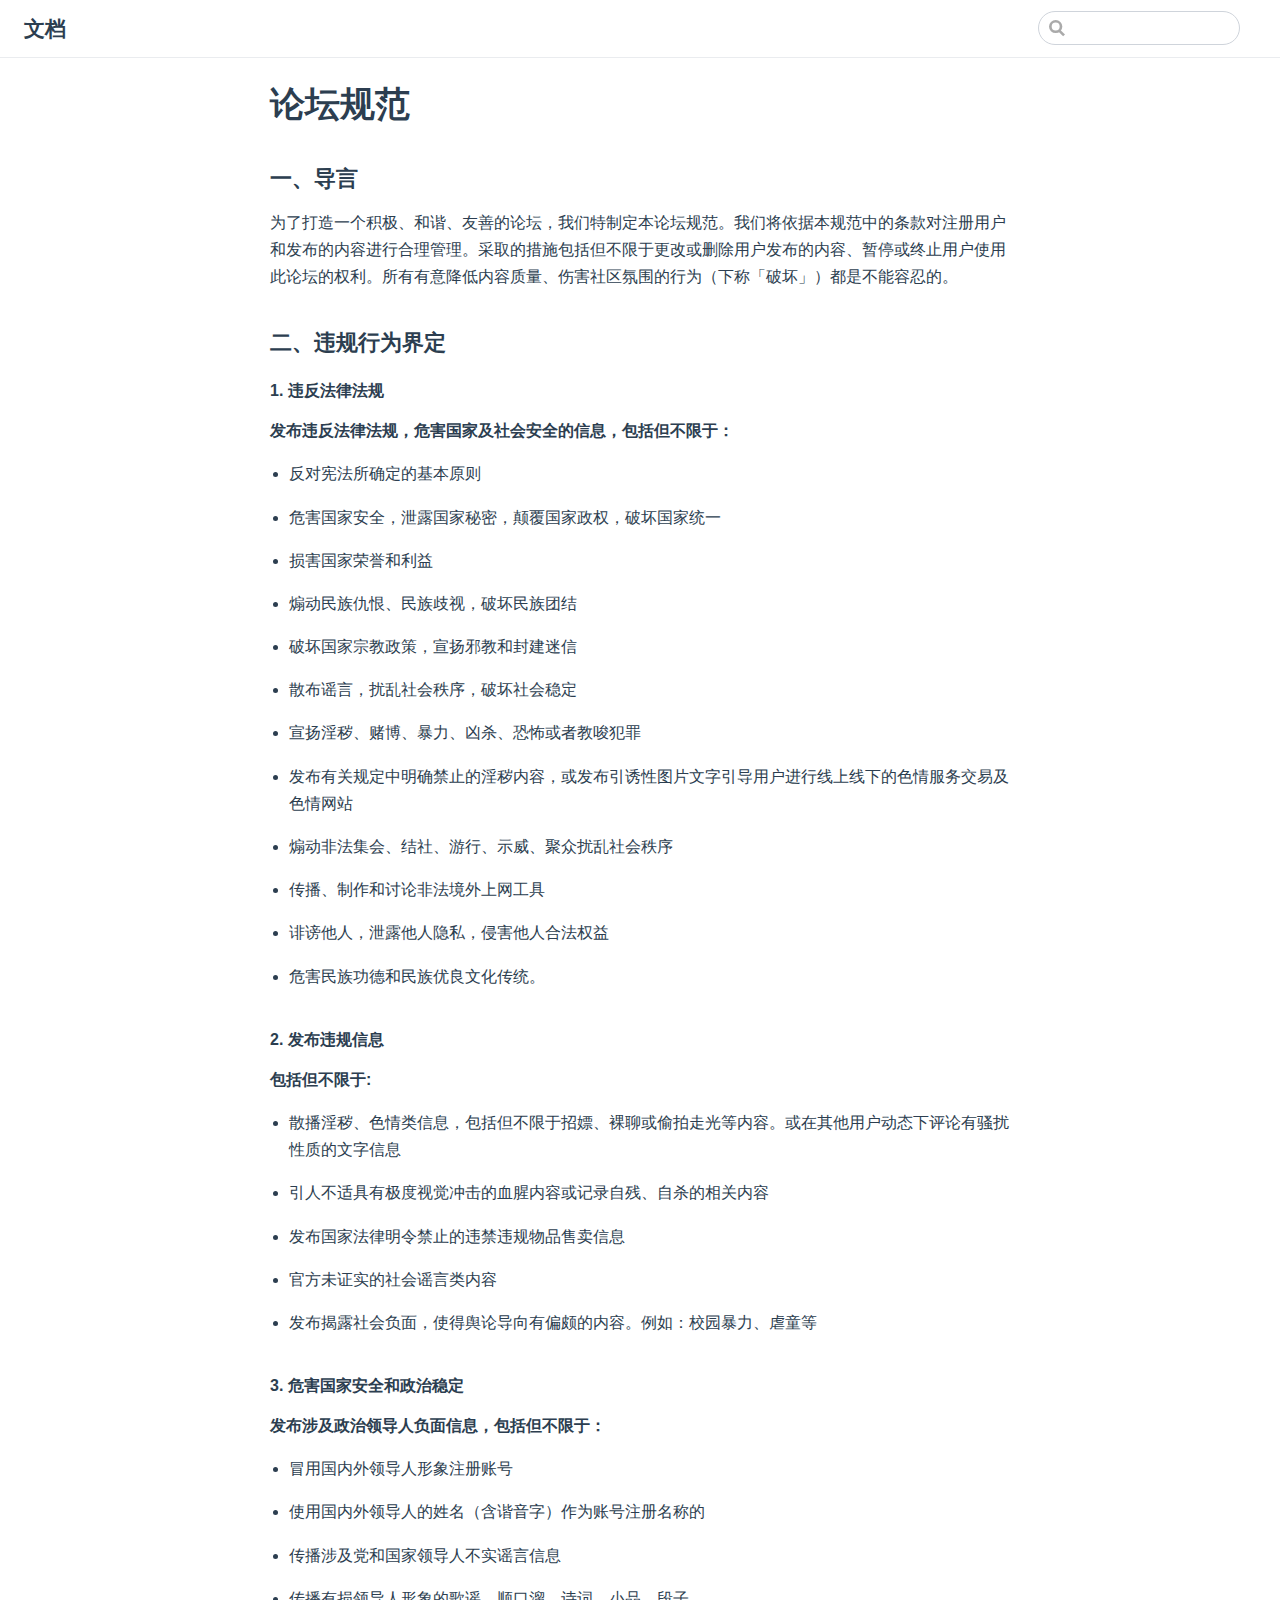
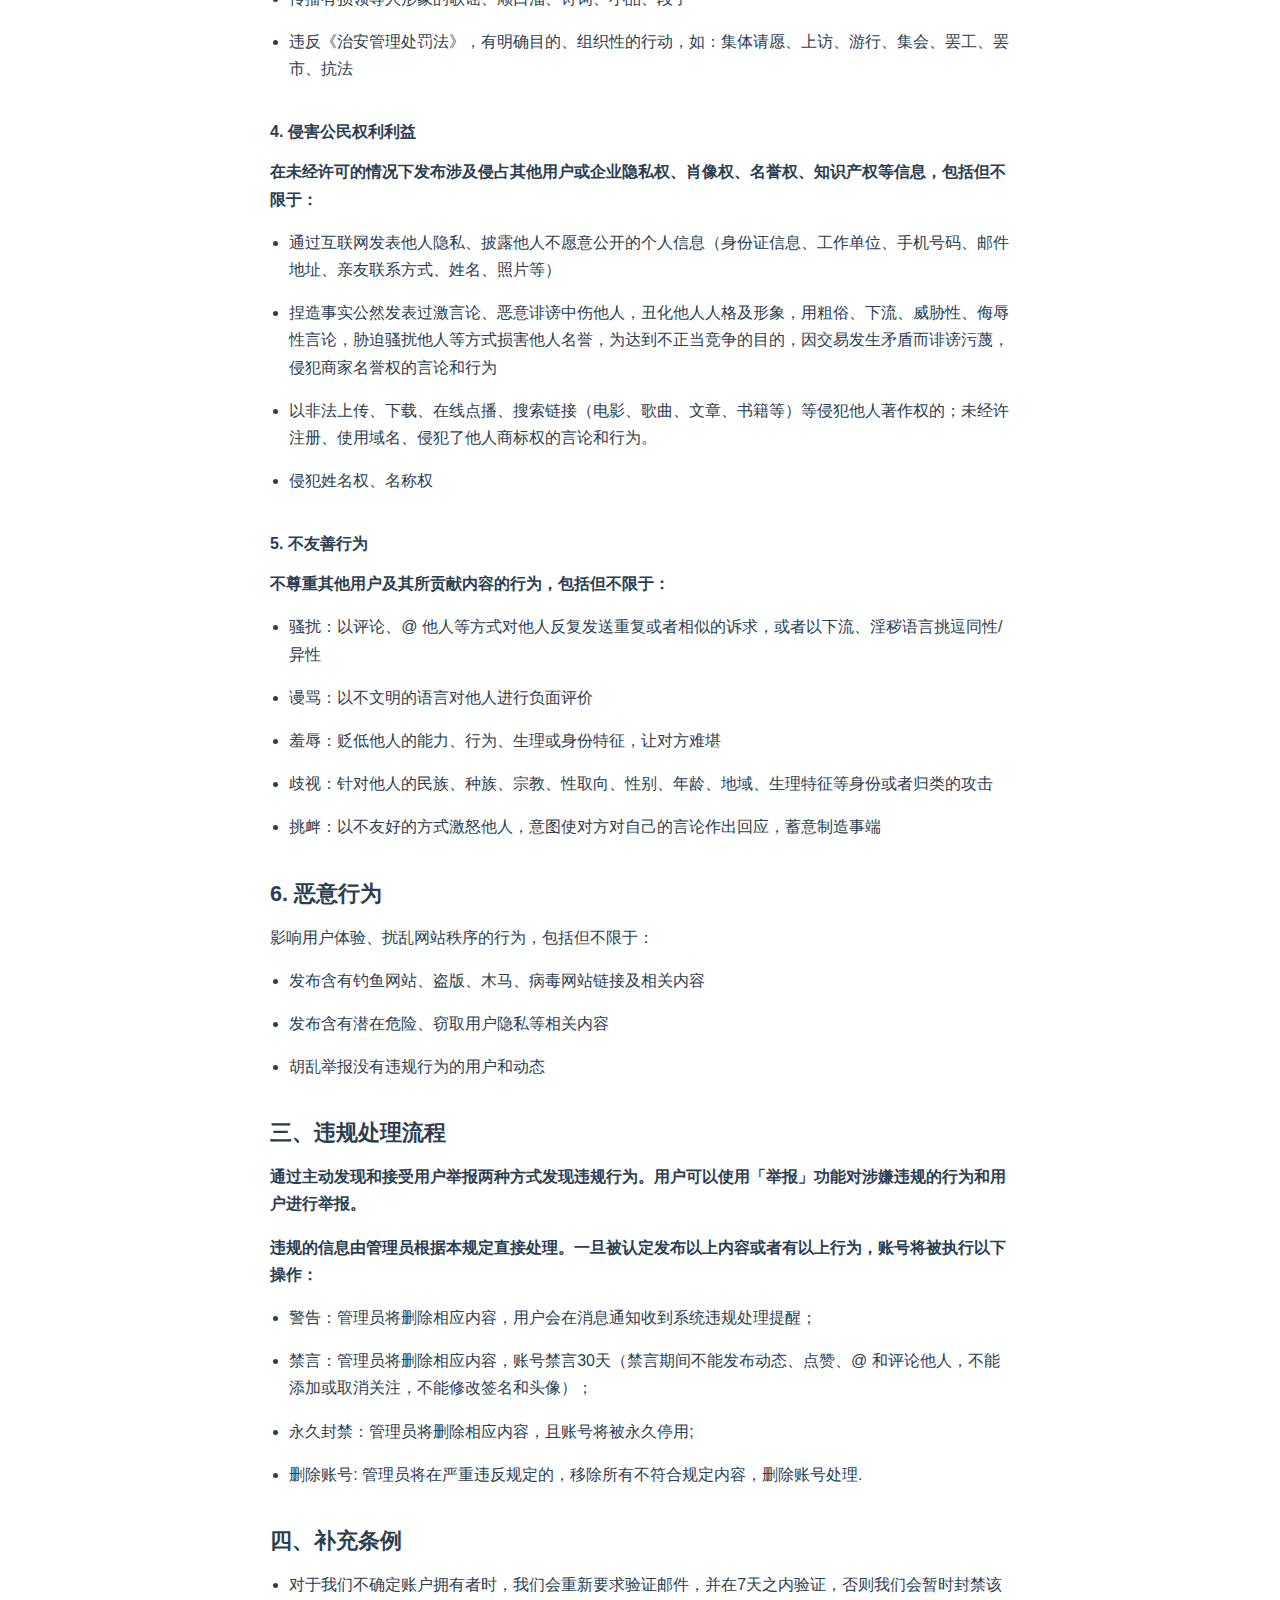
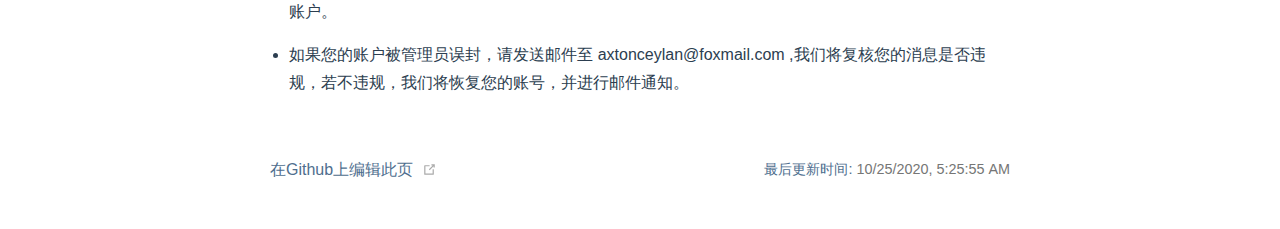
==== commit e4336eaa: "Update config.js" ====
--- a/rules/community/index.html
+++ b/rules/community/index.html
@@ -8,15 +8,11 @@
     
     <meta name="description" content="文件归档">
     
-    <link rel="preload" href="/assets/css/0.styles.a2acd744.css" as="style"><link rel="preload" href="/assets/js/app.398dc74d.js" as="script"><link rel="preload" href="/assets/js/2.5c4ff1d8.js" as="script"><link rel="preload" href="/assets/js/9.65b9a600.js" as="script"><link rel="prefetch" href="/assets/js/3.82a6e4f2.js"><link rel="prefetch" href="/assets/js/4.1c759eec.js"><link rel="prefetch" href="/assets/js/5.75466177.js"><link rel="prefetch" href="/assets/js/6.33374f70.js"><link rel="prefetch" href="/assets/js/7.64eb46a4.js"><link rel="prefetch" href="/assets/js/8.b3f7eb61.js">
+    <link rel="preload" href="/assets/css/0.styles.a2acd744.css" as="style"><link rel="preload" href="/assets/js/app.7bf08e7f.js" as="script"><link rel="preload" href="/assets/js/2.5c4ff1d8.js" as="script"><link rel="preload" href="/assets/js/9.65b9a600.js" as="script"><link rel="prefetch" href="/assets/js/3.82a6e4f2.js"><link rel="prefetch" href="/assets/js/4.1c759eec.js"><link rel="prefetch" href="/assets/js/5.75466177.js"><link rel="prefetch" href="/assets/js/6.33374f70.js"><link rel="prefetch" href="/assets/js/7.64eb46a4.js"><link rel="prefetch" href="/assets/js/8.b3f7eb61.js">
     <link rel="stylesheet" href="/assets/css/0.styles.a2acd744.css">
   </head>
   <body>
-    <div id="app" data-server-rendered="true"><div class="theme-container no-sidebar"><header class="navbar"><div class="sidebar-button"><svg xmlns="http://www.w3.org/2000/svg" aria-hidden="true" role="img" viewBox="0 0 448 512" class="icon"><path fill="currentColor" d="M436 124H12c-6.627 0-12-5.373-12-12V80c0-6.627 5.373-12 12-12h424c6.627 0 12 5.373 12 12v32c0 6.627-5.373 12-12 12zm0 160H12c-6.627 0-12-5.373-12-12v-32c0-6.627 5.373-12 12-12h424c6.627 0 12 5.373 12 12v32c0 6.627-5.373 12-12 12zm0 160H12c-6.627 0-12-5.373-12-12v-32c0-6.627 5.373-12 12-12h424c6.627 0 12 5.373 12 12v32c0 6.627-5.373 12-12 12z"></path></svg></div> <a href="/" class="home-link router-link-active"><!----> <span class="site-name">文档</span></a> <div class="links"><div class="search-box"><input aria-label="Search" autocomplete="off" spellcheck="false" value=""> <!----></div> <nav class="nav-links can-hide"> <a href="https://github.com/Caxtelyn/Document-Static" target="_blank" rel="noopener noreferrer" class="repo-link">
-    查看源码
-    <span><svg xmlns="http://www.w3.org/2000/svg" aria-hidden="true" focusable="false" x="0px" y="0px" viewBox="0 0 100 100" width="15" height="15" class="icon outbound"><path fill="currentColor" d="M18.8,85.1h56l0,0c2.2,0,4-1.8,4-4v-32h-8v28h-48v-48h28v-8h-32l0,0c-2.2,0-4,1.8-4,4v56C14.8,83.3,16.6,85.1,18.8,85.1z"></path> <polygon fill="currentColor" points="45.7,48.7 51.3,54.3 77.2,28.5 77.2,37.2 85.2,37.2 85.2,14.9 62.8,14.9 62.8,22.9 71.5,22.9"></polygon></svg> <span class="sr-only">(opens new window)</span></span></a></nav></div></header> <div class="sidebar-mask"></div> <aside class="sidebar"><nav class="nav-links"> <a href="https://github.com/Caxtelyn/Document-Static" target="_blank" rel="noopener noreferrer" class="repo-link">
-    查看源码
-    <span><svg xmlns="http://www.w3.org/2000/svg" aria-hidden="true" focusable="false" x="0px" y="0px" viewBox="0 0 100 100" width="15" height="15" class="icon outbound"><path fill="currentColor" d="M18.8,85.1h56l0,0c2.2,0,4-1.8,4-4v-32h-8v28h-48v-48h28v-8h-32l0,0c-2.2,0-4,1.8-4,4v56C14.8,83.3,16.6,85.1,18.8,85.1z"></path> <polygon fill="currentColor" points="45.7,48.7 51.3,54.3 77.2,28.5 77.2,37.2 85.2,37.2 85.2,14.9 62.8,14.9 62.8,22.9 71.5,22.9"></polygon></svg> <span class="sr-only">(opens new window)</span></span></a></nav>  <!----> </aside> <main class="page"> <div class="theme-default-content content__default"><h1 id="论坛规范"><a href="#论坛规范" class="header-anchor">#</a> 论坛规范</h1> <h3 id="一、导言"><a href="#一、导言" class="header-anchor">#</a> 一、导言</h3> <p>为了打造一个积极、和谐、友善的论坛，我们特制定本论坛规范。我们将依据本规范中的条款对注册用户和发布的内容进行合理管理。采取的措施包括但不限于更改或删除用户发布的内容、暂停或终止用户使用此论坛的权利。所有有意降低内容质量、伤害社区氛围的行为（下称「破坏」）都是不能容忍的。</p> <h3 id="二、违规行为界定"><a href="#二、违规行为界定" class="header-anchor">#</a> 二、违规行为界定</h3> <h4 id="_1-违反法律法规"><a href="#_1-违反法律法规" class="header-anchor">#</a> 1. 违反法律法规</h4> <p><strong>发布违反法律法规，危害国家及社会安全的信息，包括但不限于：</strong></p> <ul><li><p>反对宪法所确定的基本原则</p></li> <li><p>危害国家安全，泄露国家秘密，颠覆国家政权，破坏国家统一</p></li> <li><p>损害国家荣誉和利益</p></li> <li><p>煽动民族仇恨、民族歧视，破坏民族团结</p></li> <li><p>破坏国家宗教政策，宣扬邪教和封建迷信</p></li> <li><p>散布谣言，扰乱社会秩序，破坏社会稳定</p></li> <li><p>宣扬淫秽、赌博、暴力、凶杀、恐怖或者教唆犯罪</p></li> <li><p>发布有关规定中明确禁止的淫秽内容，或发布引诱性图片文字引导用户进行线上线下的色情服务交易及色情网站</p></li> <li><p>煽动非法集会、结社、游行、示威、聚众扰乱社会秩序</p></li> <li><p>传播、制作和讨论非法境外上网工具</p></li> <li><p>诽谤他人，泄露他人隐私，侵害他人合法权益</p></li> <li><p>危害民族功德和民族优良文化传统。</p></li></ul> <h4 id="_2-发布违规信息"><a href="#_2-发布违规信息" class="header-anchor">#</a> 2. 发布违规信息</h4> <p><strong>包括但不限于:</strong></p> <ul><li><p>散播淫秽、色情类信息，包括但不限于招嫖、裸聊或偷拍走光等内容。或在其他用户动态下评论有骚扰性质的文字信息</p></li> <li><p>引人不适具有极度视觉冲击的血腥内容或记录自残、自杀的相关内容</p></li> <li><p>发布国家法律明令禁止的违禁违规物品售卖信息</p></li> <li><p>官方未证实的社会谣言类内容</p></li> <li><p>发布揭露社会负面，使得舆论导向有偏颇的内容。例如：校园暴力、虐童等</p></li></ul> <h4 id="_3-危害国家安全和政治稳定"><a href="#_3-危害国家安全和政治稳定" class="header-anchor">#</a> 3. 危害国家安全和政治稳定</h4> <p><strong>发布涉及政治领导人负面信息，包括但不限于：</strong></p> <ul><li><p>冒用国内外领导人形象注册账号</p></li> <li><p>使用国内外领导人的姓名（含谐音字）作为账号注册名称的</p></li> <li><p>传播涉及党和国家领导人不实谣言信息</p></li> <li><p>传播有损领导人形象的歌谣、顺口溜、诗词、小品、段子</p></li> <li><p>违反《治安管理处罚法》，有明确目的、组织性的行动，如：集体请愿、上访、游行、集会、罢工、罢市、抗法</p></li></ul> <h4 id="_4-侵害公民权利利益"><a href="#_4-侵害公民权利利益" class="header-anchor">#</a> 4. 侵害公民权利利益</h4> <p><strong>在未经许可的情况下发布涉及侵占其他用户或企业隐私权、肖像权、名誉权、知识产权等信息，包括但不限于：</strong></p> <ul><li><p>通过互联网发表他人隐私、披露他人不愿意公开的个人信息（身份证信息、工作单位、手机号码、邮件地址、亲友联系方式、姓名、照片等）</p></li> <li><p>捏造事实公然发表过激言论、恶意诽谤中伤他人，丑化他人人格及形象，用粗俗、下流、威胁性、侮辱性言论，胁迫骚扰他人等方式损害他人名誉，为达到不正当竞争的目的，因交易发生矛盾而诽谤污蔑，侵犯商家名誉权的言论和行为</p></li> <li><p>以非法上传、下载、在线点播、搜索链接（电影、歌曲、文章、书籍等）等侵犯他人著作权的；未经许注册、使用域名、侵犯了他人商标权的言论和行为。</p></li> <li><p>侵犯姓名权、名称权</p></li></ul> <h4 id="_5-不友善行为"><a href="#_5-不友善行为" class="header-anchor">#</a> 5. 不友善行为</h4> <p><strong>不尊重其他用户及其所贡献内容的行为，包括但不限于：</strong></p> <ul><li><p>骚扰：以评论、@ 他人等方式对他人反复发送重复或者相似的诉求，或者以下流、淫秽语言挑逗同性/异性</p></li> <li><p>谩骂：以不文明的语言对他人进行负面评价</p></li> <li><p>羞辱：贬低他人的能力、行为、生理或身份特征，让对方难堪</p></li> <li><p>歧视：针对他人的民族、种族、宗教、性取向、性别、年龄、地域、生理特征等身份或者归类的攻击</p></li> <li><p>挑衅：以不友好的方式激怒他人，意图使对方对自己的言论作出回应，蓄意制造事端</p></li></ul> <h3 id="_6-恶意行为"><a href="#_6-恶意行为" class="header-anchor">#</a> 6. 恶意行为</h3> <p>影响用户体验、扰乱网站秩序的行为，包括但不限于：</p> <ul><li><p>发布含有钓鱼网站、盗版、木马、病毒网站链接及相关内容</p></li> <li><p>发布含有潜在危险、窃取用户隐私等相关内容</p></li> <li><p>胡乱举报没有违规行为的用户和动态</p></li></ul> <h3 id="三、违规处理流程"><a href="#三、违规处理流程" class="header-anchor">#</a> 三、违规处理流程</h3> <p><strong>通过主动发现和接受用户举报两种方式发现违规行为。用户可以使用「举报」功能对涉嫌违规的行为和用户进行举报。</strong></p> <p><strong>违规的信息由管理员根据本规定直接处理。一旦被认定发布以上内容或者有以上行为，账号将被执行以下操作：</strong></p> <ul><li><p>警告：管理员将删除相应内容，用户会在消息通知收到系统违规处理提醒；</p></li> <li><p>禁言：管理员将删除相应内容，账号禁言30天（禁言期间不能发布动态、点赞、@ 和评论他人，不能添加或取消关注，不能修改签名和头像）；</p></li> <li><p>永久封禁：管理员将删除相应内容，且账号将被永久停用;</p></li> <li><p>删除账号: 管理员将在严重违反规定的，移除所有不符合规定内容，删除账号处理.</p></li></ul> <h3 id="四、补充条例"><a href="#四、补充条例" class="header-anchor">#</a> 四、补充条例</h3> <ul><li><p>对于我们不确定账户拥有者时，我们会重新要求验证邮件，并在7天之内验证，否则我们会暂时封禁该账户。</p></li> <li><p>如果您的账户被管理员误封，请发送邮件至 axtonceylan@foxmail.com ,我们将复核您的消息是否违规，若不违规，我们将恢复您的账号，并进行邮件通知。</p></li></ul></div> <footer class="page-edit"><div class="edit-link"><a href="https://github.com/Caxtelyn/Document/edit/main/docs/rules/community/README.md" target="_blank" rel="noopener noreferrer">在Github上编辑此页</a> <span><svg xmlns="http://www.w3.org/2000/svg" aria-hidden="true" focusable="false" x="0px" y="0px" viewBox="0 0 100 100" width="15" height="15" class="icon outbound"><path fill="currentColor" d="M18.8,85.1h56l0,0c2.2,0,4-1.8,4-4v-32h-8v28h-48v-48h28v-8h-32l0,0c-2.2,0-4,1.8-4,4v56C14.8,83.3,16.6,85.1,18.8,85.1z"></path> <polygon fill="currentColor" points="45.7,48.7 51.3,54.3 77.2,28.5 77.2,37.2 85.2,37.2 85.2,14.9 62.8,14.9 62.8,22.9 71.5,22.9"></polygon></svg> <span class="sr-only">(opens new window)</span></span></div> <div class="last-updated"><span class="prefix">最后更新时间:</span> <span class="time">10/25/2020, 5:20:32 AM</span></div></footer> <!----> </main></div><div class="global-ui"></div></div>
-    <script src="/assets/js/app.398dc74d.js" defer></script><script src="/assets/js/2.5c4ff1d8.js" defer></script><script src="/assets/js/9.65b9a600.js" defer></script>
+    <div id="app" data-server-rendered="true"><div class="theme-container no-sidebar"><header class="navbar"><div class="sidebar-button"><svg xmlns="http://www.w3.org/2000/svg" aria-hidden="true" role="img" viewBox="0 0 448 512" class="icon"><path fill="currentColor" d="M436 124H12c-6.627 0-12-5.373-12-12V80c0-6.627 5.373-12 12-12h424c6.627 0 12 5.373 12 12v32c0 6.627-5.373 12-12 12zm0 160H12c-6.627 0-12-5.373-12-12v-32c0-6.627 5.373-12 12-12h424c6.627 0 12 5.373 12 12v32c0 6.627-5.373 12-12 12zm0 160H12c-6.627 0-12-5.373-12-12v-32c0-6.627 5.373-12 12-12h424c6.627 0 12 5.373 12 12v32c0 6.627-5.373 12-12 12z"></path></svg></div> <a href="/" class="home-link router-link-active"><!----> <span class="site-name">文档</span></a> <div class="links"><div class="search-box"><input aria-label="Search" autocomplete="off" spellcheck="false" value=""> <!----></div> <!----></div></header> <div class="sidebar-mask"></div> <aside class="sidebar"><!---->  <!----> </aside> <main class="page"> <div class="theme-default-content content__default"><h1 id="论坛规范"><a href="#论坛规范" class="header-anchor">#</a> 论坛规范</h1> <h3 id="一、导言"><a href="#一、导言" class="header-anchor">#</a> 一、导言</h3> <p>为了打造一个积极、和谐、友善的论坛，我们特制定本论坛规范。我们将依据本规范中的条款对注册用户和发布的内容进行合理管理。采取的措施包括但不限于更改或删除用户发布的内容、暂停或终止用户使用此论坛的权利。所有有意降低内容质量、伤害社区氛围的行为（下称「破坏」）都是不能容忍的。</p> <h3 id="二、违规行为界定"><a href="#二、违规行为界定" class="header-anchor">#</a> 二、违规行为界定</h3> <h4 id="_1-违反法律法规"><a href="#_1-违反法律法规" class="header-anchor">#</a> 1. 违反法律法规</h4> <p><strong>发布违反法律法规，危害国家及社会安全的信息，包括但不限于：</strong></p> <ul><li><p>反对宪法所确定的基本原则</p></li> <li><p>危害国家安全，泄露国家秘密，颠覆国家政权，破坏国家统一</p></li> <li><p>损害国家荣誉和利益</p></li> <li><p>煽动民族仇恨、民族歧视，破坏民族团结</p></li> <li><p>破坏国家宗教政策，宣扬邪教和封建迷信</p></li> <li><p>散布谣言，扰乱社会秩序，破坏社会稳定</p></li> <li><p>宣扬淫秽、赌博、暴力、凶杀、恐怖或者教唆犯罪</p></li> <li><p>发布有关规定中明确禁止的淫秽内容，或发布引诱性图片文字引导用户进行线上线下的色情服务交易及色情网站</p></li> <li><p>煽动非法集会、结社、游行、示威、聚众扰乱社会秩序</p></li> <li><p>传播、制作和讨论非法境外上网工具</p></li> <li><p>诽谤他人，泄露他人隐私，侵害他人合法权益</p></li> <li><p>危害民族功德和民族优良文化传统。</p></li></ul> <h4 id="_2-发布违规信息"><a href="#_2-发布违规信息" class="header-anchor">#</a> 2. 发布违规信息</h4> <p><strong>包括但不限于:</strong></p> <ul><li><p>散播淫秽、色情类信息，包括但不限于招嫖、裸聊或偷拍走光等内容。或在其他用户动态下评论有骚扰性质的文字信息</p></li> <li><p>引人不适具有极度视觉冲击的血腥内容或记录自残、自杀的相关内容</p></li> <li><p>发布国家法律明令禁止的违禁违规物品售卖信息</p></li> <li><p>官方未证实的社会谣言类内容</p></li> <li><p>发布揭露社会负面，使得舆论导向有偏颇的内容。例如：校园暴力、虐童等</p></li></ul> <h4 id="_3-危害国家安全和政治稳定"><a href="#_3-危害国家安全和政治稳定" class="header-anchor">#</a> 3. 危害国家安全和政治稳定</h4> <p><strong>发布涉及政治领导人负面信息，包括但不限于：</strong></p> <ul><li><p>冒用国内外领导人形象注册账号</p></li> <li><p>使用国内外领导人的姓名（含谐音字）作为账号注册名称的</p></li> <li><p>传播涉及党和国家领导人不实谣言信息</p></li> <li><p>传播有损领导人形象的歌谣、顺口溜、诗词、小品、段子</p></li> <li><p>违反《治安管理处罚法》，有明确目的、组织性的行动，如：集体请愿、上访、游行、集会、罢工、罢市、抗法</p></li></ul> <h4 id="_4-侵害公民权利利益"><a href="#_4-侵害公民权利利益" class="header-anchor">#</a> 4. 侵害公民权利利益</h4> <p><strong>在未经许可的情况下发布涉及侵占其他用户或企业隐私权、肖像权、名誉权、知识产权等信息，包括但不限于：</strong></p> <ul><li><p>通过互联网发表他人隐私、披露他人不愿意公开的个人信息（身份证信息、工作单位、手机号码、邮件地址、亲友联系方式、姓名、照片等）</p></li> <li><p>捏造事实公然发表过激言论、恶意诽谤中伤他人，丑化他人人格及形象，用粗俗、下流、威胁性、侮辱性言论，胁迫骚扰他人等方式损害他人名誉，为达到不正当竞争的目的，因交易发生矛盾而诽谤污蔑，侵犯商家名誉权的言论和行为</p></li> <li><p>以非法上传、下载、在线点播、搜索链接（电影、歌曲、文章、书籍等）等侵犯他人著作权的；未经许注册、使用域名、侵犯了他人商标权的言论和行为。</p></li> <li><p>侵犯姓名权、名称权</p></li></ul> <h4 id="_5-不友善行为"><a href="#_5-不友善行为" class="header-anchor">#</a> 5. 不友善行为</h4> <p><strong>不尊重其他用户及其所贡献内容的行为，包括但不限于：</strong></p> <ul><li><p>骚扰：以评论、@ 他人等方式对他人反复发送重复或者相似的诉求，或者以下流、淫秽语言挑逗同性/异性</p></li> <li><p>谩骂：以不文明的语言对他人进行负面评价</p></li> <li><p>羞辱：贬低他人的能力、行为、生理或身份特征，让对方难堪</p></li> <li><p>歧视：针对他人的民族、种族、宗教、性取向、性别、年龄、地域、生理特征等身份或者归类的攻击</p></li> <li><p>挑衅：以不友好的方式激怒他人，意图使对方对自己的言论作出回应，蓄意制造事端</p></li></ul> <h3 id="_6-恶意行为"><a href="#_6-恶意行为" class="header-anchor">#</a> 6. 恶意行为</h3> <p>影响用户体验、扰乱网站秩序的行为，包括但不限于：</p> <ul><li><p>发布含有钓鱼网站、盗版、木马、病毒网站链接及相关内容</p></li> <li><p>发布含有潜在危险、窃取用户隐私等相关内容</p></li> <li><p>胡乱举报没有违规行为的用户和动态</p></li></ul> <h3 id="三、违规处理流程"><a href="#三、违规处理流程" class="header-anchor">#</a> 三、违规处理流程</h3> <p><strong>通过主动发现和接受用户举报两种方式发现违规行为。用户可以使用「举报」功能对涉嫌违规的行为和用户进行举报。</strong></p> <p><strong>违规的信息由管理员根据本规定直接处理。一旦被认定发布以上内容或者有以上行为，账号将被执行以下操作：</strong></p> <ul><li><p>警告：管理员将删除相应内容，用户会在消息通知收到系统违规处理提醒；</p></li> <li><p>禁言：管理员将删除相应内容，账号禁言30天（禁言期间不能发布动态、点赞、@ 和评论他人，不能添加或取消关注，不能修改签名和头像）；</p></li> <li><p>永久封禁：管理员将删除相应内容，且账号将被永久停用;</p></li> <li><p>删除账号: 管理员将在严重违反规定的，移除所有不符合规定内容，删除账号处理.</p></li></ul> <h3 id="四、补充条例"><a href="#四、补充条例" class="header-anchor">#</a> 四、补充条例</h3> <ul><li><p>对于我们不确定账户拥有者时，我们会重新要求验证邮件，并在7天之内验证，否则我们会暂时封禁该账户。</p></li> <li><p>如果您的账户被管理员误封，请发送邮件至 axtonceylan@foxmail.com ,我们将复核您的消息是否违规，若不违规，我们将恢复您的账号，并进行邮件通知。</p></li></ul></div> <footer class="page-edit"><div class="edit-link"><a href="https://github.com/Caxtelyn/Document/edit/main/docs/rules/community/README.md" target="_blank" rel="noopener noreferrer">在Github上编辑此页</a> <span><svg xmlns="http://www.w3.org/2000/svg" aria-hidden="true" focusable="false" x="0px" y="0px" viewBox="0 0 100 100" width="15" height="15" class="icon outbound"><path fill="currentColor" d="M18.8,85.1h56l0,0c2.2,0,4-1.8,4-4v-32h-8v28h-48v-48h28v-8h-32l0,0c-2.2,0-4,1.8-4,4v56C14.8,83.3,16.6,85.1,18.8,85.1z"></path> <polygon fill="currentColor" points="45.7,48.7 51.3,54.3 77.2,28.5 77.2,37.2 85.2,37.2 85.2,14.9 62.8,14.9 62.8,22.9 71.5,22.9"></polygon></svg> <span class="sr-only">(opens new window)</span></span></div> <div class="last-updated"><span class="prefix">最后更新时间:</span> <span class="time">10/25/2020, 5:25:55 AM</span></div></footer> <!----> </main></div><div class="global-ui"></div></div>
+    <script src="/assets/js/app.7bf08e7f.js" defer></script><script src="/assets/js/2.5c4ff1d8.js" defer></script><script src="/assets/js/9.65b9a600.js" defer></script>
   </body>
 </html>
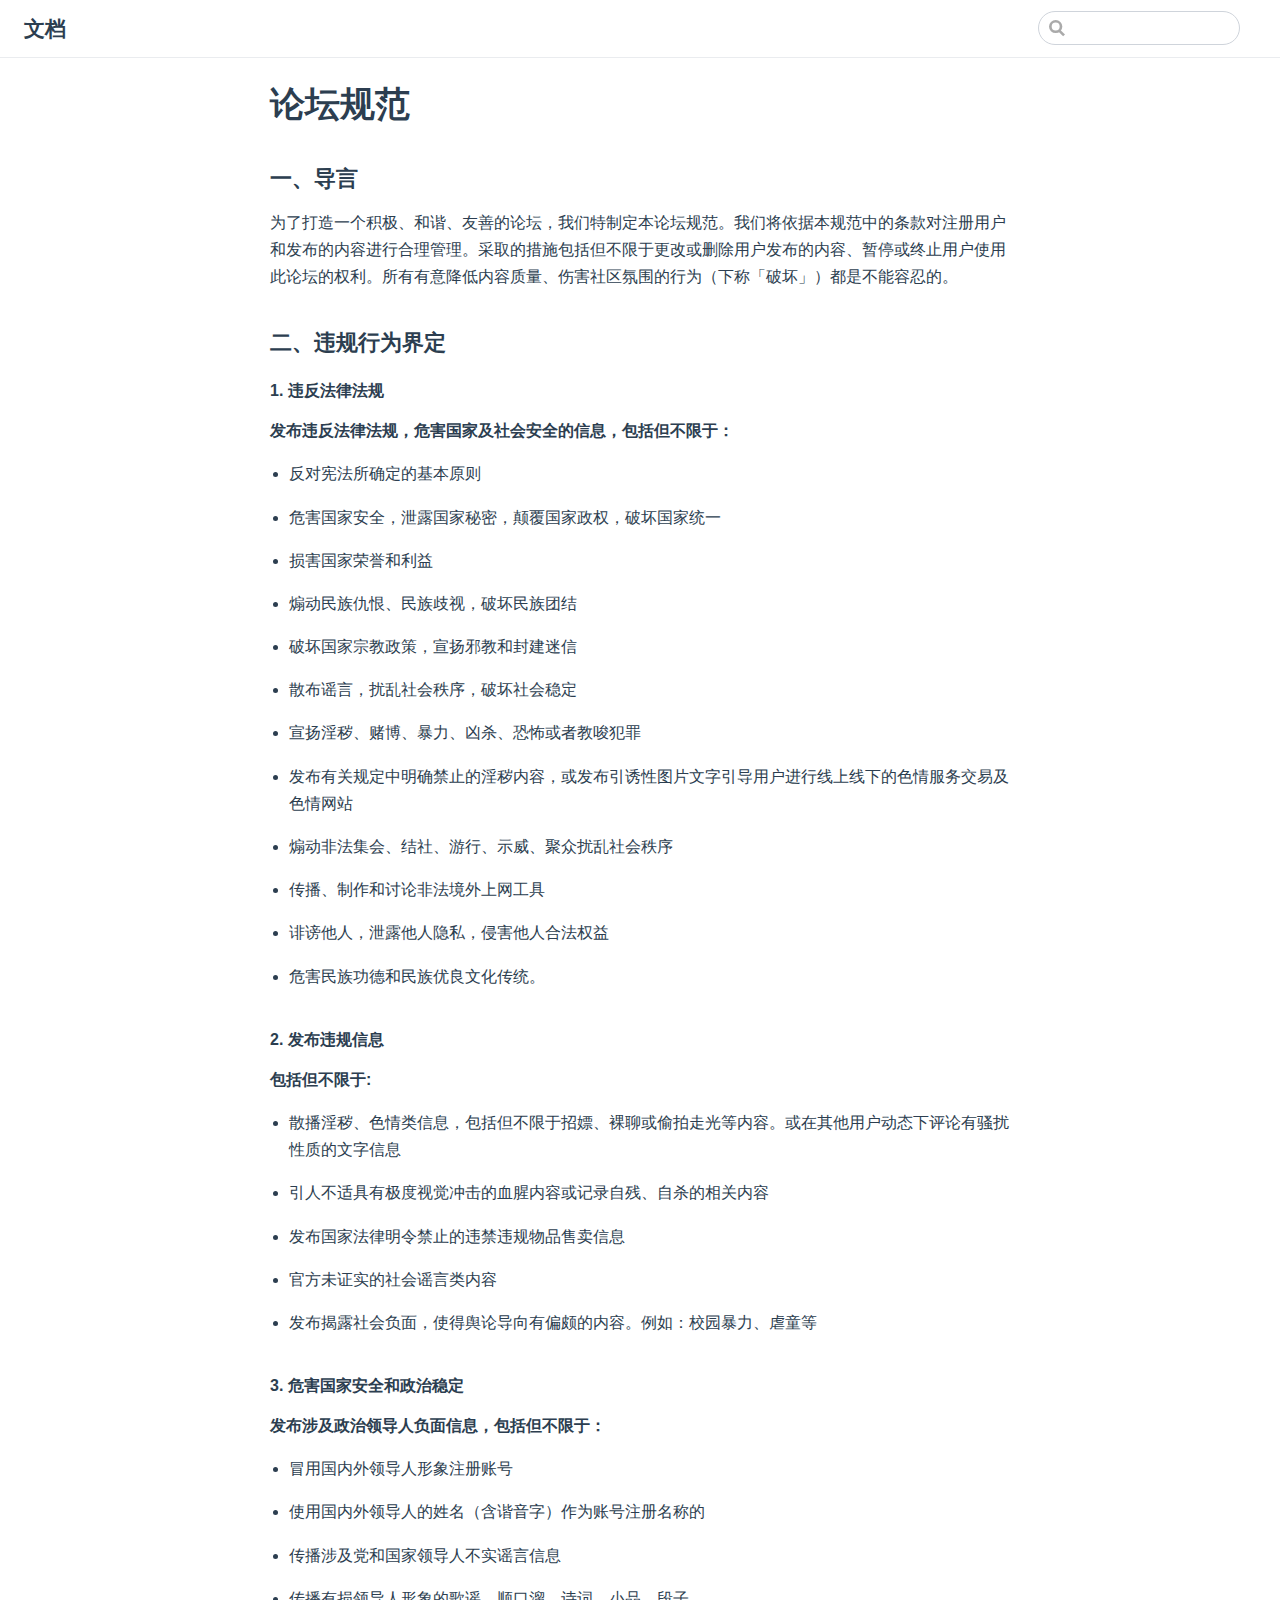
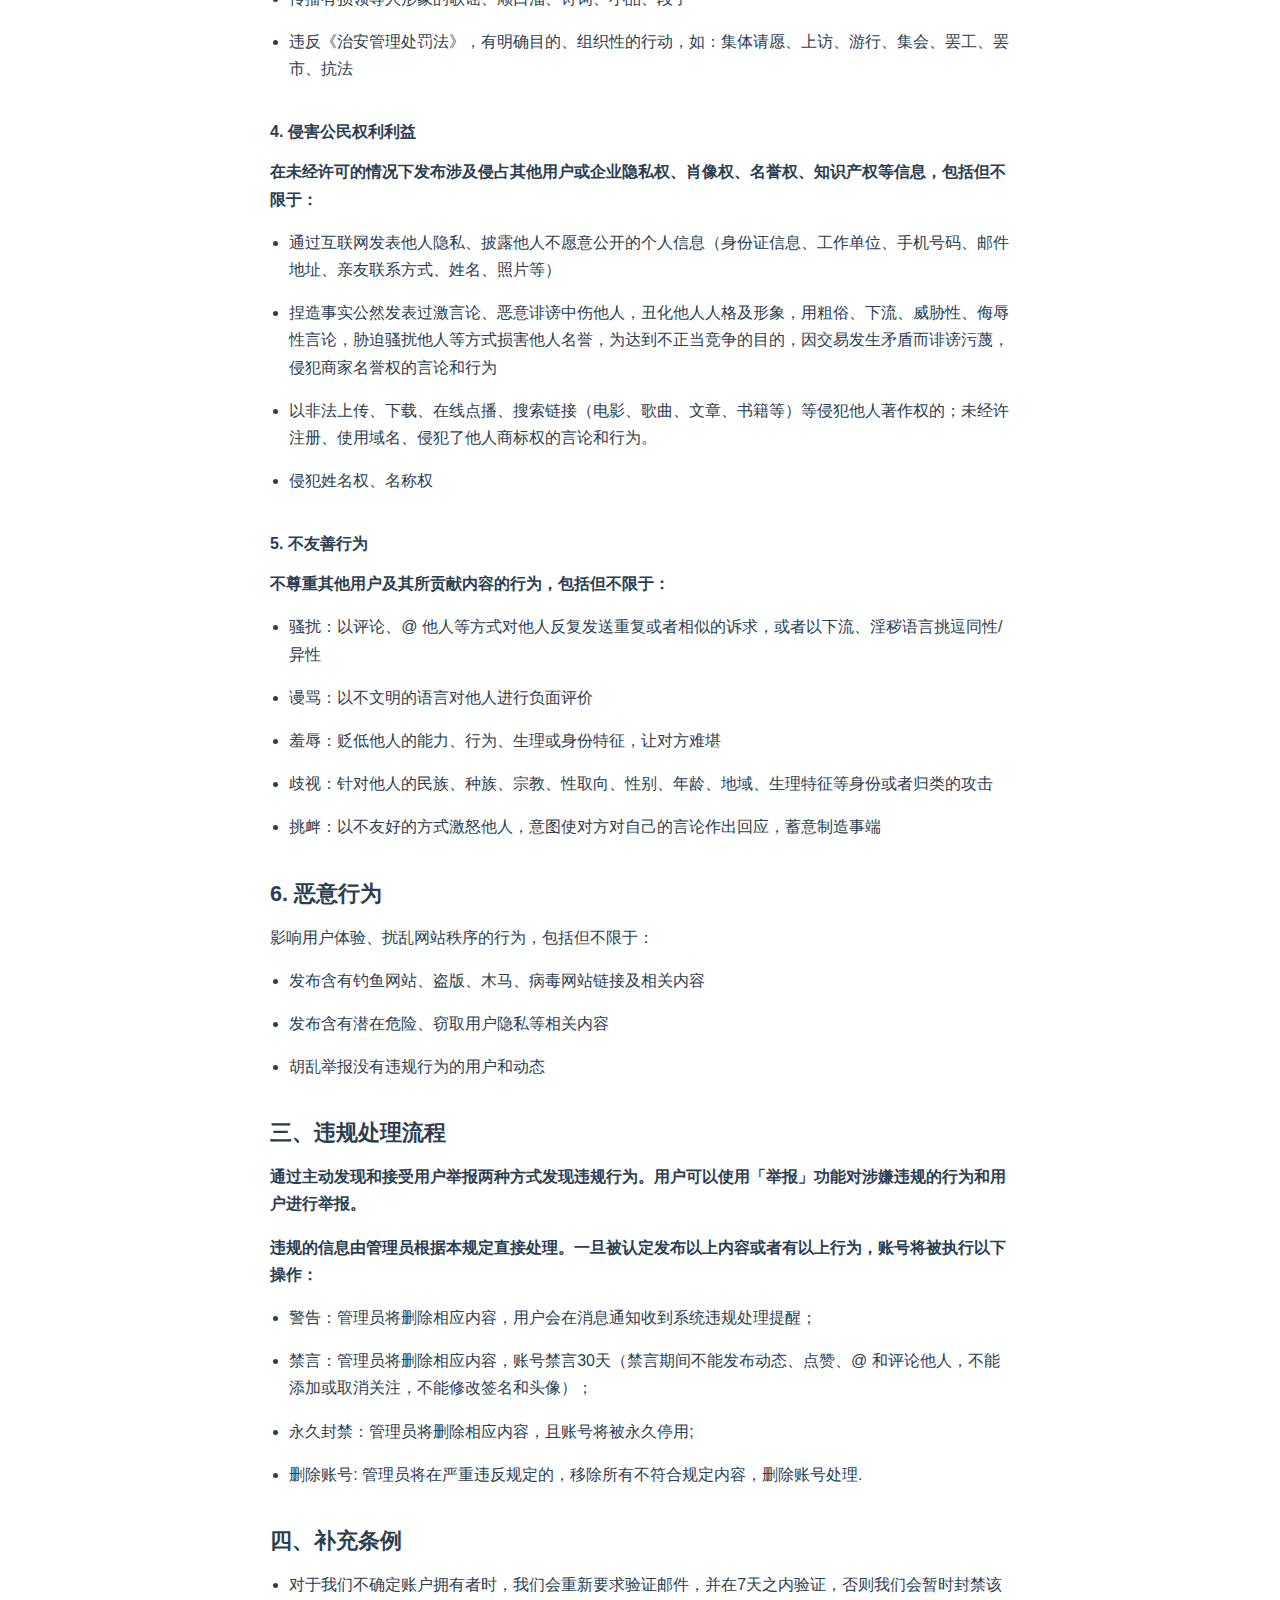
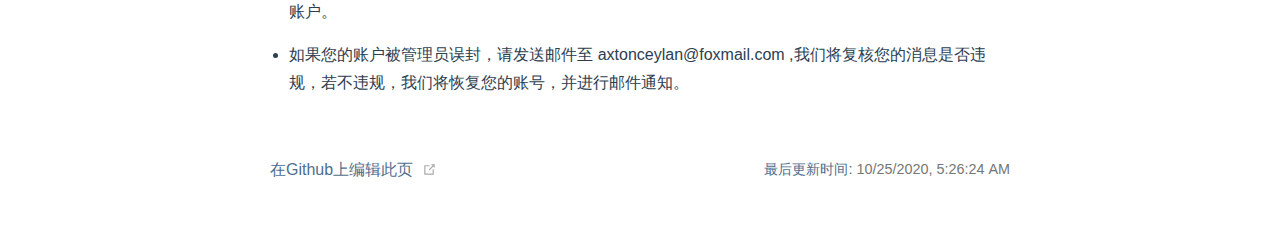
==== commit 72b645ab: "Update" ====
--- a/rules/community/index.html
+++ b/rules/community/index.html
@@ -8,11 +8,11 @@
     
     <meta name="description" content="文件归档">
     
-    <link rel="preload" href="/assets/css/0.styles.a2acd744.css" as="style"><link rel="preload" href="/assets/js/app.7bf08e7f.js" as="script"><link rel="preload" href="/assets/js/2.5c4ff1d8.js" as="script"><link rel="preload" href="/assets/js/9.65b9a600.js" as="script"><link rel="prefetch" href="/assets/js/3.82a6e4f2.js"><link rel="prefetch" href="/assets/js/4.1c759eec.js"><link rel="prefetch" href="/assets/js/5.75466177.js"><link rel="prefetch" href="/assets/js/6.33374f70.js"><link rel="prefetch" href="/assets/js/7.64eb46a4.js"><link rel="prefetch" href="/assets/js/8.b3f7eb61.js">
+    <link rel="preload" href="/assets/css/0.styles.a2acd744.css" as="style"><link rel="preload" href="/assets/js/app.bc3165ee.js" as="script"><link rel="preload" href="/assets/js/2.5c4ff1d8.js" as="script"><link rel="preload" href="/assets/js/9.65b9a600.js" as="script"><link rel="prefetch" href="/assets/js/3.82a6e4f2.js"><link rel="prefetch" href="/assets/js/4.1c759eec.js"><link rel="prefetch" href="/assets/js/5.75466177.js"><link rel="prefetch" href="/assets/js/6.33374f70.js"><link rel="prefetch" href="/assets/js/7.64eb46a4.js"><link rel="prefetch" href="/assets/js/8.b3f7eb61.js">
     <link rel="stylesheet" href="/assets/css/0.styles.a2acd744.css">
   </head>
   <body>
-    <div id="app" data-server-rendered="true"><div class="theme-container no-sidebar"><header class="navbar"><div class="sidebar-button"><svg xmlns="http://www.w3.org/2000/svg" aria-hidden="true" role="img" viewBox="0 0 448 512" class="icon"><path fill="currentColor" d="M436 124H12c-6.627 0-12-5.373-12-12V80c0-6.627 5.373-12 12-12h424c6.627 0 12 5.373 12 12v32c0 6.627-5.373 12-12 12zm0 160H12c-6.627 0-12-5.373-12-12v-32c0-6.627 5.373-12 12-12h424c6.627 0 12 5.373 12 12v32c0 6.627-5.373 12-12 12zm0 160H12c-6.627 0-12-5.373-12-12v-32c0-6.627 5.373-12 12-12h424c6.627 0 12 5.373 12 12v32c0 6.627-5.373 12-12 12z"></path></svg></div> <a href="/" class="home-link router-link-active"><!----> <span class="site-name">文档</span></a> <div class="links"><div class="search-box"><input aria-label="Search" autocomplete="off" spellcheck="false" value=""> <!----></div> <!----></div></header> <div class="sidebar-mask"></div> <aside class="sidebar"><!---->  <!----> </aside> <main class="page"> <div class="theme-default-content content__default"><h1 id="论坛规范"><a href="#论坛规范" class="header-anchor">#</a> 论坛规范</h1> <h3 id="一、导言"><a href="#一、导言" class="header-anchor">#</a> 一、导言</h3> <p>为了打造一个积极、和谐、友善的论坛，我们特制定本论坛规范。我们将依据本规范中的条款对注册用户和发布的内容进行合理管理。采取的措施包括但不限于更改或删除用户发布的内容、暂停或终止用户使用此论坛的权利。所有有意降低内容质量、伤害社区氛围的行为（下称「破坏」）都是不能容忍的。</p> <h3 id="二、违规行为界定"><a href="#二、违规行为界定" class="header-anchor">#</a> 二、违规行为界定</h3> <h4 id="_1-违反法律法规"><a href="#_1-违反法律法规" class="header-anchor">#</a> 1. 违反法律法规</h4> <p><strong>发布违反法律法规，危害国家及社会安全的信息，包括但不限于：</strong></p> <ul><li><p>反对宪法所确定的基本原则</p></li> <li><p>危害国家安全，泄露国家秘密，颠覆国家政权，破坏国家统一</p></li> <li><p>损害国家荣誉和利益</p></li> <li><p>煽动民族仇恨、民族歧视，破坏民族团结</p></li> <li><p>破坏国家宗教政策，宣扬邪教和封建迷信</p></li> <li><p>散布谣言，扰乱社会秩序，破坏社会稳定</p></li> <li><p>宣扬淫秽、赌博、暴力、凶杀、恐怖或者教唆犯罪</p></li> <li><p>发布有关规定中明确禁止的淫秽内容，或发布引诱性图片文字引导用户进行线上线下的色情服务交易及色情网站</p></li> <li><p>煽动非法集会、结社、游行、示威、聚众扰乱社会秩序</p></li> <li><p>传播、制作和讨论非法境外上网工具</p></li> <li><p>诽谤他人，泄露他人隐私，侵害他人合法权益</p></li> <li><p>危害民族功德和民族优良文化传统。</p></li></ul> <h4 id="_2-发布违规信息"><a href="#_2-发布违规信息" class="header-anchor">#</a> 2. 发布违规信息</h4> <p><strong>包括但不限于:</strong></p> <ul><li><p>散播淫秽、色情类信息，包括但不限于招嫖、裸聊或偷拍走光等内容。或在其他用户动态下评论有骚扰性质的文字信息</p></li> <li><p>引人不适具有极度视觉冲击的血腥内容或记录自残、自杀的相关内容</p></li> <li><p>发布国家法律明令禁止的违禁违规物品售卖信息</p></li> <li><p>官方未证实的社会谣言类内容</p></li> <li><p>发布揭露社会负面，使得舆论导向有偏颇的内容。例如：校园暴力、虐童等</p></li></ul> <h4 id="_3-危害国家安全和政治稳定"><a href="#_3-危害国家安全和政治稳定" class="header-anchor">#</a> 3. 危害国家安全和政治稳定</h4> <p><strong>发布涉及政治领导人负面信息，包括但不限于：</strong></p> <ul><li><p>冒用国内外领导人形象注册账号</p></li> <li><p>使用国内外领导人的姓名（含谐音字）作为账号注册名称的</p></li> <li><p>传播涉及党和国家领导人不实谣言信息</p></li> <li><p>传播有损领导人形象的歌谣、顺口溜、诗词、小品、段子</p></li> <li><p>违反《治安管理处罚法》，有明确目的、组织性的行动，如：集体请愿、上访、游行、集会、罢工、罢市、抗法</p></li></ul> <h4 id="_4-侵害公民权利利益"><a href="#_4-侵害公民权利利益" class="header-anchor">#</a> 4. 侵害公民权利利益</h4> <p><strong>在未经许可的情况下发布涉及侵占其他用户或企业隐私权、肖像权、名誉权、知识产权等信息，包括但不限于：</strong></p> <ul><li><p>通过互联网发表他人隐私、披露他人不愿意公开的个人信息（身份证信息、工作单位、手机号码、邮件地址、亲友联系方式、姓名、照片等）</p></li> <li><p>捏造事实公然发表过激言论、恶意诽谤中伤他人，丑化他人人格及形象，用粗俗、下流、威胁性、侮辱性言论，胁迫骚扰他人等方式损害他人名誉，为达到不正当竞争的目的，因交易发生矛盾而诽谤污蔑，侵犯商家名誉权的言论和行为</p></li> <li><p>以非法上传、下载、在线点播、搜索链接（电影、歌曲、文章、书籍等）等侵犯他人著作权的；未经许注册、使用域名、侵犯了他人商标权的言论和行为。</p></li> <li><p>侵犯姓名权、名称权</p></li></ul> <h4 id="_5-不友善行为"><a href="#_5-不友善行为" class="header-anchor">#</a> 5. 不友善行为</h4> <p><strong>不尊重其他用户及其所贡献内容的行为，包括但不限于：</strong></p> <ul><li><p>骚扰：以评论、@ 他人等方式对他人反复发送重复或者相似的诉求，或者以下流、淫秽语言挑逗同性/异性</p></li> <li><p>谩骂：以不文明的语言对他人进行负面评价</p></li> <li><p>羞辱：贬低他人的能力、行为、生理或身份特征，让对方难堪</p></li> <li><p>歧视：针对他人的民族、种族、宗教、性取向、性别、年龄、地域、生理特征等身份或者归类的攻击</p></li> <li><p>挑衅：以不友好的方式激怒他人，意图使对方对自己的言论作出回应，蓄意制造事端</p></li></ul> <h3 id="_6-恶意行为"><a href="#_6-恶意行为" class="header-anchor">#</a> 6. 恶意行为</h3> <p>影响用户体验、扰乱网站秩序的行为，包括但不限于：</p> <ul><li><p>发布含有钓鱼网站、盗版、木马、病毒网站链接及相关内容</p></li> <li><p>发布含有潜在危险、窃取用户隐私等相关内容</p></li> <li><p>胡乱举报没有违规行为的用户和动态</p></li></ul> <h3 id="三、违规处理流程"><a href="#三、违规处理流程" class="header-anchor">#</a> 三、违规处理流程</h3> <p><strong>通过主动发现和接受用户举报两种方式发现违规行为。用户可以使用「举报」功能对涉嫌违规的行为和用户进行举报。</strong></p> <p><strong>违规的信息由管理员根据本规定直接处理。一旦被认定发布以上内容或者有以上行为，账号将被执行以下操作：</strong></p> <ul><li><p>警告：管理员将删除相应内容，用户会在消息通知收到系统违规处理提醒；</p></li> <li><p>禁言：管理员将删除相应内容，账号禁言30天（禁言期间不能发布动态、点赞、@ 和评论他人，不能添加或取消关注，不能修改签名和头像）；</p></li> <li><p>永久封禁：管理员将删除相应内容，且账号将被永久停用;</p></li> <li><p>删除账号: 管理员将在严重违反规定的，移除所有不符合规定内容，删除账号处理.</p></li></ul> <h3 id="四、补充条例"><a href="#四、补充条例" class="header-anchor">#</a> 四、补充条例</h3> <ul><li><p>对于我们不确定账户拥有者时，我们会重新要求验证邮件，并在7天之内验证，否则我们会暂时封禁该账户。</p></li> <li><p>如果您的账户被管理员误封，请发送邮件至 axtonceylan@foxmail.com ,我们将复核您的消息是否违规，若不违规，我们将恢复您的账号，并进行邮件通知。</p></li></ul></div> <footer class="page-edit"><div class="edit-link"><a href="https://github.com/Caxtelyn/Document/edit/main/docs/rules/community/README.md" target="_blank" rel="noopener noreferrer">在Github上编辑此页</a> <span><svg xmlns="http://www.w3.org/2000/svg" aria-hidden="true" focusable="false" x="0px" y="0px" viewBox="0 0 100 100" width="15" height="15" class="icon outbound"><path fill="currentColor" d="M18.8,85.1h56l0,0c2.2,0,4-1.8,4-4v-32h-8v28h-48v-48h28v-8h-32l0,0c-2.2,0-4,1.8-4,4v56C14.8,83.3,16.6,85.1,18.8,85.1z"></path> <polygon fill="currentColor" points="45.7,48.7 51.3,54.3 77.2,28.5 77.2,37.2 85.2,37.2 85.2,14.9 62.8,14.9 62.8,22.9 71.5,22.9"></polygon></svg> <span class="sr-only">(opens new window)</span></span></div> <div class="last-updated"><span class="prefix">最后更新时间:</span> <span class="time">10/25/2020, 5:25:55 AM</span></div></footer> <!----> </main></div><div class="global-ui"></div></div>
-    <script src="/assets/js/app.7bf08e7f.js" defer></script><script src="/assets/js/2.5c4ff1d8.js" defer></script><script src="/assets/js/9.65b9a600.js" defer></script>
+    <div id="app" data-server-rendered="true"><div class="theme-container no-sidebar"><header class="navbar"><div class="sidebar-button"><svg xmlns="http://www.w3.org/2000/svg" aria-hidden="true" role="img" viewBox="0 0 448 512" class="icon"><path fill="currentColor" d="M436 124H12c-6.627 0-12-5.373-12-12V80c0-6.627 5.373-12 12-12h424c6.627 0 12 5.373 12 12v32c0 6.627-5.373 12-12 12zm0 160H12c-6.627 0-12-5.373-12-12v-32c0-6.627 5.373-12 12-12h424c6.627 0 12 5.373 12 12v32c0 6.627-5.373 12-12 12zm0 160H12c-6.627 0-12-5.373-12-12v-32c0-6.627 5.373-12 12-12h424c6.627 0 12 5.373 12 12v32c0 6.627-5.373 12-12 12z"></path></svg></div> <a href="/" class="home-link router-link-active"><!----> <span class="site-name">文档</span></a> <div class="links"><div class="search-box"><input aria-label="Search" autocomplete="off" spellcheck="false" value=""> <!----></div> <!----></div></header> <div class="sidebar-mask"></div> <aside class="sidebar"><!---->  <!----> </aside> <main class="page"> <div class="theme-default-content content__default"><h1 id="论坛规范"><a href="#论坛规范" class="header-anchor">#</a> 论坛规范</h1> <h3 id="一、导言"><a href="#一、导言" class="header-anchor">#</a> 一、导言</h3> <p>为了打造一个积极、和谐、友善的论坛，我们特制定本论坛规范。我们将依据本规范中的条款对注册用户和发布的内容进行合理管理。采取的措施包括但不限于更改或删除用户发布的内容、暂停或终止用户使用此论坛的权利。所有有意降低内容质量、伤害社区氛围的行为（下称「破坏」）都是不能容忍的。</p> <h3 id="二、违规行为界定"><a href="#二、违规行为界定" class="header-anchor">#</a> 二、违规行为界定</h3> <h4 id="_1-违反法律法规"><a href="#_1-违反法律法规" class="header-anchor">#</a> 1. 违反法律法规</h4> <p><strong>发布违反法律法规，危害国家及社会安全的信息，包括但不限于：</strong></p> <ul><li><p>反对宪法所确定的基本原则</p></li> <li><p>危害国家安全，泄露国家秘密，颠覆国家政权，破坏国家统一</p></li> <li><p>损害国家荣誉和利益</p></li> <li><p>煽动民族仇恨、民族歧视，破坏民族团结</p></li> <li><p>破坏国家宗教政策，宣扬邪教和封建迷信</p></li> <li><p>散布谣言，扰乱社会秩序，破坏社会稳定</p></li> <li><p>宣扬淫秽、赌博、暴力、凶杀、恐怖或者教唆犯罪</p></li> <li><p>发布有关规定中明确禁止的淫秽内容，或发布引诱性图片文字引导用户进行线上线下的色情服务交易及色情网站</p></li> <li><p>煽动非法集会、结社、游行、示威、聚众扰乱社会秩序</p></li> <li><p>传播、制作和讨论非法境外上网工具</p></li> <li><p>诽谤他人，泄露他人隐私，侵害他人合法权益</p></li> <li><p>危害民族功德和民族优良文化传统。</p></li></ul> <h4 id="_2-发布违规信息"><a href="#_2-发布违规信息" class="header-anchor">#</a> 2. 发布违规信息</h4> <p><strong>包括但不限于:</strong></p> <ul><li><p>散播淫秽、色情类信息，包括但不限于招嫖、裸聊或偷拍走光等内容。或在其他用户动态下评论有骚扰性质的文字信息</p></li> <li><p>引人不适具有极度视觉冲击的血腥内容或记录自残、自杀的相关内容</p></li> <li><p>发布国家法律明令禁止的违禁违规物品售卖信息</p></li> <li><p>官方未证实的社会谣言类内容</p></li> <li><p>发布揭露社会负面，使得舆论导向有偏颇的内容。例如：校园暴力、虐童等</p></li></ul> <h4 id="_3-危害国家安全和政治稳定"><a href="#_3-危害国家安全和政治稳定" class="header-anchor">#</a> 3. 危害国家安全和政治稳定</h4> <p><strong>发布涉及政治领导人负面信息，包括但不限于：</strong></p> <ul><li><p>冒用国内外领导人形象注册账号</p></li> <li><p>使用国内外领导人的姓名（含谐音字）作为账号注册名称的</p></li> <li><p>传播涉及党和国家领导人不实谣言信息</p></li> <li><p>传播有损领导人形象的歌谣、顺口溜、诗词、小品、段子</p></li> <li><p>违反《治安管理处罚法》，有明确目的、组织性的行动，如：集体请愿、上访、游行、集会、罢工、罢市、抗法</p></li></ul> <h4 id="_4-侵害公民权利利益"><a href="#_4-侵害公民权利利益" class="header-anchor">#</a> 4. 侵害公民权利利益</h4> <p><strong>在未经许可的情况下发布涉及侵占其他用户或企业隐私权、肖像权、名誉权、知识产权等信息，包括但不限于：</strong></p> <ul><li><p>通过互联网发表他人隐私、披露他人不愿意公开的个人信息（身份证信息、工作单位、手机号码、邮件地址、亲友联系方式、姓名、照片等）</p></li> <li><p>捏造事实公然发表过激言论、恶意诽谤中伤他人，丑化他人人格及形象，用粗俗、下流、威胁性、侮辱性言论，胁迫骚扰他人等方式损害他人名誉，为达到不正当竞争的目的，因交易发生矛盾而诽谤污蔑，侵犯商家名誉权的言论和行为</p></li> <li><p>以非法上传、下载、在线点播、搜索链接（电影、歌曲、文章、书籍等）等侵犯他人著作权的；未经许注册、使用域名、侵犯了他人商标权的言论和行为。</p></li> <li><p>侵犯姓名权、名称权</p></li></ul> <h4 id="_5-不友善行为"><a href="#_5-不友善行为" class="header-anchor">#</a> 5. 不友善行为</h4> <p><strong>不尊重其他用户及其所贡献内容的行为，包括但不限于：</strong></p> <ul><li><p>骚扰：以评论、@ 他人等方式对他人反复发送重复或者相似的诉求，或者以下流、淫秽语言挑逗同性/异性</p></li> <li><p>谩骂：以不文明的语言对他人进行负面评价</p></li> <li><p>羞辱：贬低他人的能力、行为、生理或身份特征，让对方难堪</p></li> <li><p>歧视：针对他人的民族、种族、宗教、性取向、性别、年龄、地域、生理特征等身份或者归类的攻击</p></li> <li><p>挑衅：以不友好的方式激怒他人，意图使对方对自己的言论作出回应，蓄意制造事端</p></li></ul> <h3 id="_6-恶意行为"><a href="#_6-恶意行为" class="header-anchor">#</a> 6. 恶意行为</h3> <p>影响用户体验、扰乱网站秩序的行为，包括但不限于：</p> <ul><li><p>发布含有钓鱼网站、盗版、木马、病毒网站链接及相关内容</p></li> <li><p>发布含有潜在危险、窃取用户隐私等相关内容</p></li> <li><p>胡乱举报没有违规行为的用户和动态</p></li></ul> <h3 id="三、违规处理流程"><a href="#三、违规处理流程" class="header-anchor">#</a> 三、违规处理流程</h3> <p><strong>通过主动发现和接受用户举报两种方式发现违规行为。用户可以使用「举报」功能对涉嫌违规的行为和用户进行举报。</strong></p> <p><strong>违规的信息由管理员根据本规定直接处理。一旦被认定发布以上内容或者有以上行为，账号将被执行以下操作：</strong></p> <ul><li><p>警告：管理员将删除相应内容，用户会在消息通知收到系统违规处理提醒；</p></li> <li><p>禁言：管理员将删除相应内容，账号禁言30天（禁言期间不能发布动态、点赞、@ 和评论他人，不能添加或取消关注，不能修改签名和头像）；</p></li> <li><p>永久封禁：管理员将删除相应内容，且账号将被永久停用;</p></li> <li><p>删除账号: 管理员将在严重违反规定的，移除所有不符合规定内容，删除账号处理.</p></li></ul> <h3 id="四、补充条例"><a href="#四、补充条例" class="header-anchor">#</a> 四、补充条例</h3> <ul><li><p>对于我们不确定账户拥有者时，我们会重新要求验证邮件，并在7天之内验证，否则我们会暂时封禁该账户。</p></li> <li><p>如果您的账户被管理员误封，请发送邮件至 axtonceylan@foxmail.com ,我们将复核您的消息是否违规，若不违规，我们将恢复您的账号，并进行邮件通知。</p></li></ul></div> <footer class="page-edit"><div class="edit-link"><a href="https://github.com/Caxtelyn/Document/edit/main/docs/rules/community/README.md" target="_blank" rel="noopener noreferrer">在Github上编辑此页</a> <span><svg xmlns="http://www.w3.org/2000/svg" aria-hidden="true" focusable="false" x="0px" y="0px" viewBox="0 0 100 100" width="15" height="15" class="icon outbound"><path fill="currentColor" d="M18.8,85.1h56l0,0c2.2,0,4-1.8,4-4v-32h-8v28h-48v-48h28v-8h-32l0,0c-2.2,0-4,1.8-4,4v56C14.8,83.3,16.6,85.1,18.8,85.1z"></path> <polygon fill="currentColor" points="45.7,48.7 51.3,54.3 77.2,28.5 77.2,37.2 85.2,37.2 85.2,14.9 62.8,14.9 62.8,22.9 71.5,22.9"></polygon></svg> <span class="sr-only">(opens new window)</span></span></div> <div class="last-updated"><span class="prefix">最后更新时间:</span> <span class="time">10/25/2020, 5:26:24 AM</span></div></footer> <!----> </main></div><div class="global-ui"></div></div>
+    <script src="/assets/js/app.bc3165ee.js" defer></script><script src="/assets/js/2.5c4ff1d8.js" defer></script><script src="/assets/js/9.65b9a600.js" defer></script>
   </body>
 </html>
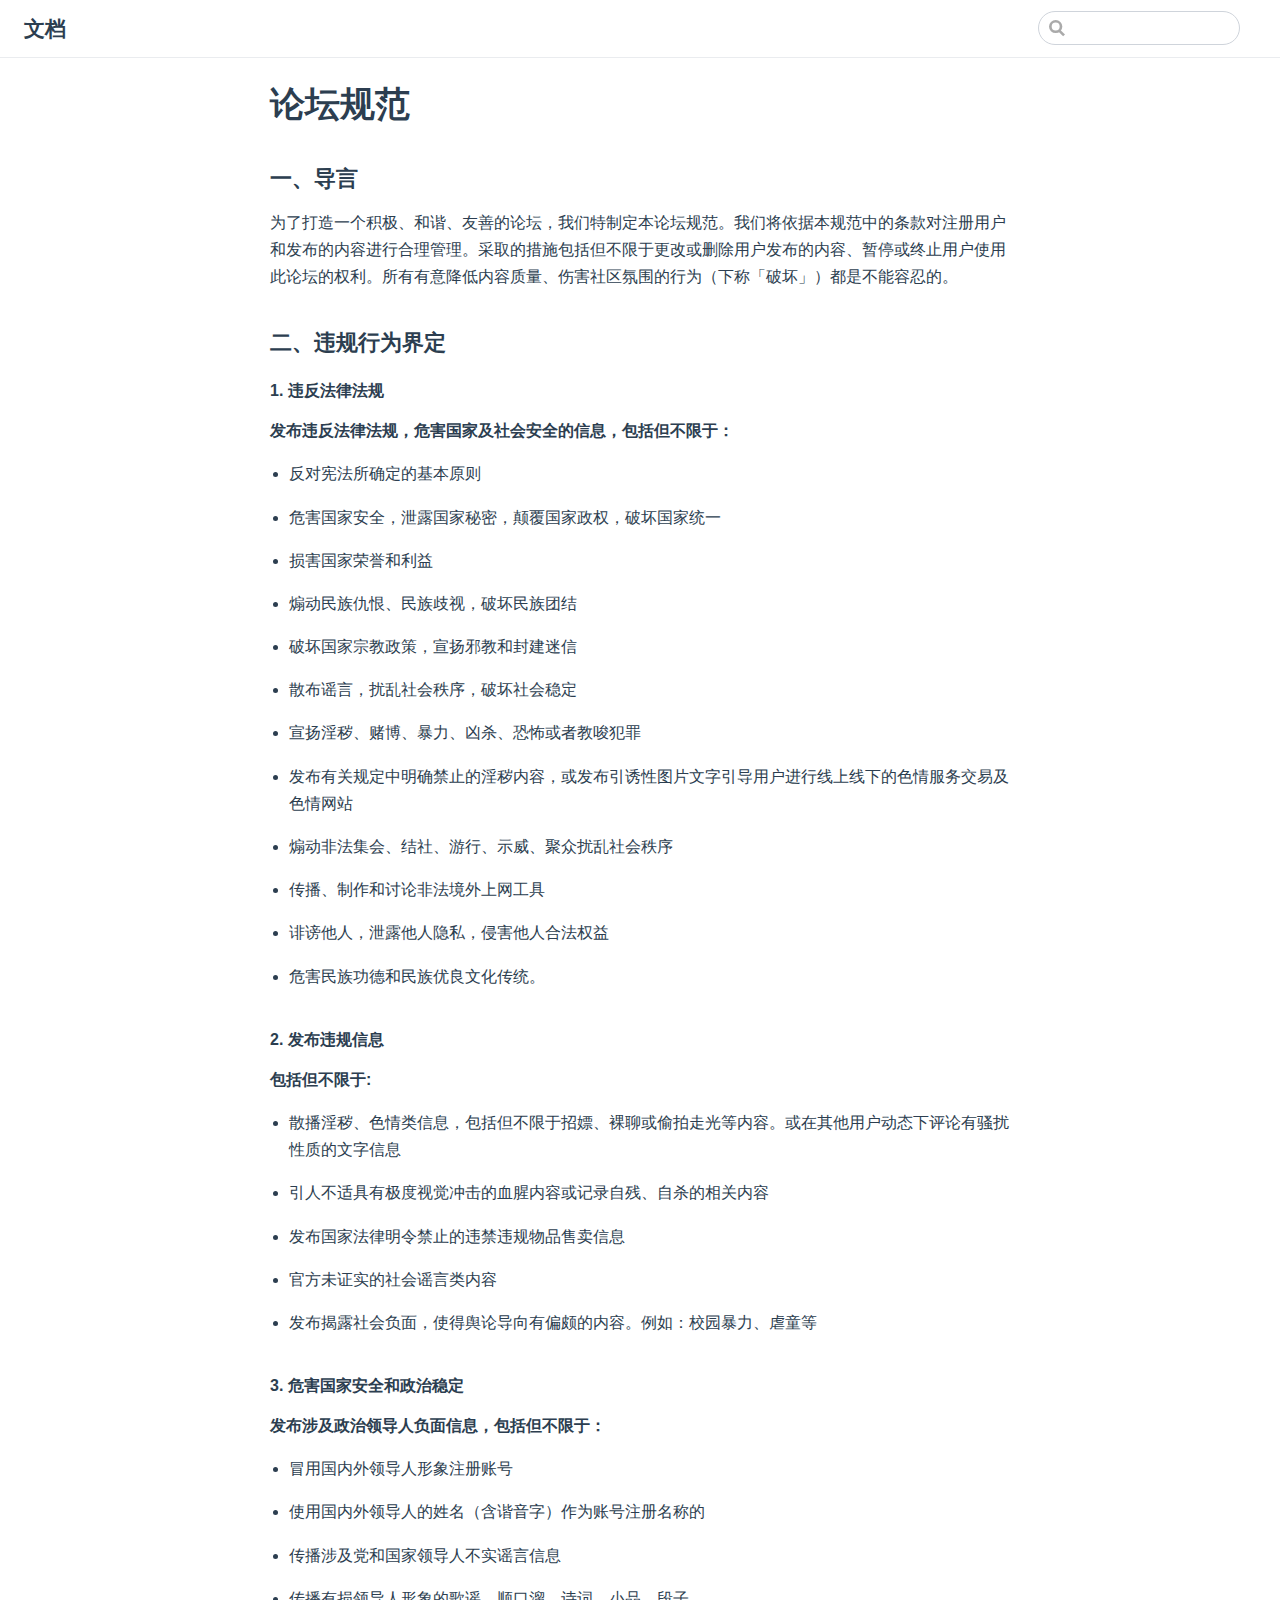
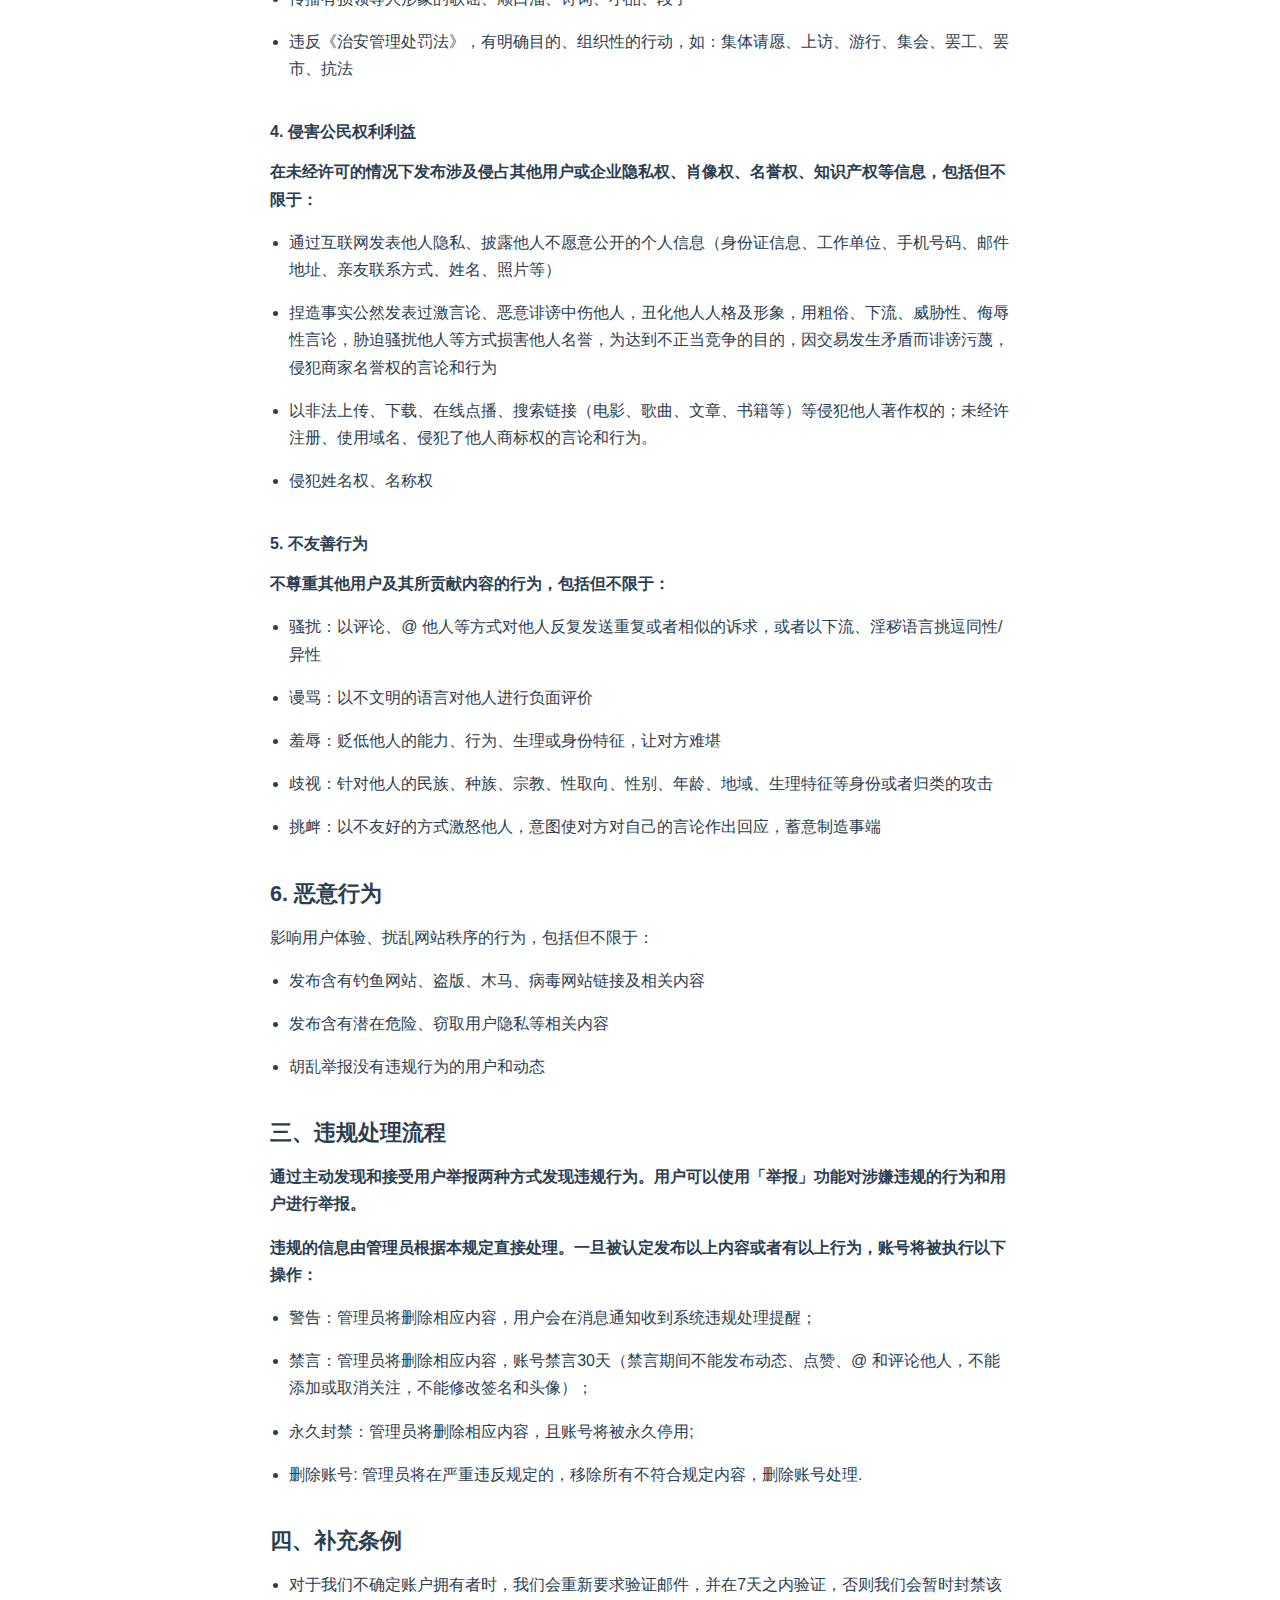
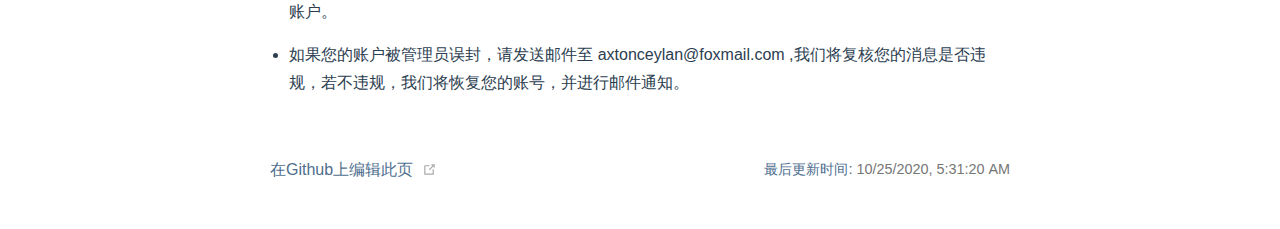
==== commit 9487e7e8: "test" ====
--- a/rules/community/index.html
+++ b/rules/community/index.html
@@ -8,11 +8,11 @@
     
     <meta name="description" content="文件归档">
     
-    <link rel="preload" href="/assets/css/0.styles.a2acd744.css" as="style"><link rel="preload" href="/assets/js/app.bc3165ee.js" as="script"><link rel="preload" href="/assets/js/2.5c4ff1d8.js" as="script"><link rel="preload" href="/assets/js/9.65b9a600.js" as="script"><link rel="prefetch" href="/assets/js/3.82a6e4f2.js"><link rel="prefetch" href="/assets/js/4.1c759eec.js"><link rel="prefetch" href="/assets/js/5.75466177.js"><link rel="prefetch" href="/assets/js/6.33374f70.js"><link rel="prefetch" href="/assets/js/7.64eb46a4.js"><link rel="prefetch" href="/assets/js/8.b3f7eb61.js">
+    <link rel="preload" href="/assets/css/0.styles.a2acd744.css" as="style"><link rel="preload" href="/assets/js/app.a668ffa0.js" as="script"><link rel="preload" href="/assets/js/2.5c4ff1d8.js" as="script"><link rel="preload" href="/assets/js/9.65b9a600.js" as="script"><link rel="prefetch" href="/assets/js/3.82a6e4f2.js"><link rel="prefetch" href="/assets/js/4.1c759eec.js"><link rel="prefetch" href="/assets/js/5.75466177.js"><link rel="prefetch" href="/assets/js/6.33374f70.js"><link rel="prefetch" href="/assets/js/7.64eb46a4.js"><link rel="prefetch" href="/assets/js/8.b3f7eb61.js">
     <link rel="stylesheet" href="/assets/css/0.styles.a2acd744.css">
   </head>
   <body>
-    <div id="app" data-server-rendered="true"><div class="theme-container no-sidebar"><header class="navbar"><div class="sidebar-button"><svg xmlns="http://www.w3.org/2000/svg" aria-hidden="true" role="img" viewBox="0 0 448 512" class="icon"><path fill="currentColor" d="M436 124H12c-6.627 0-12-5.373-12-12V80c0-6.627 5.373-12 12-12h424c6.627 0 12 5.373 12 12v32c0 6.627-5.373 12-12 12zm0 160H12c-6.627 0-12-5.373-12-12v-32c0-6.627 5.373-12 12-12h424c6.627 0 12 5.373 12 12v32c0 6.627-5.373 12-12 12zm0 160H12c-6.627 0-12-5.373-12-12v-32c0-6.627 5.373-12 12-12h424c6.627 0 12 5.373 12 12v32c0 6.627-5.373 12-12 12z"></path></svg></div> <a href="/" class="home-link router-link-active"><!----> <span class="site-name">文档</span></a> <div class="links"><div class="search-box"><input aria-label="Search" autocomplete="off" spellcheck="false" value=""> <!----></div> <!----></div></header> <div class="sidebar-mask"></div> <aside class="sidebar"><!---->  <!----> </aside> <main class="page"> <div class="theme-default-content content__default"><h1 id="论坛规范"><a href="#论坛规范" class="header-anchor">#</a> 论坛规范</h1> <h3 id="一、导言"><a href="#一、导言" class="header-anchor">#</a> 一、导言</h3> <p>为了打造一个积极、和谐、友善的论坛，我们特制定本论坛规范。我们将依据本规范中的条款对注册用户和发布的内容进行合理管理。采取的措施包括但不限于更改或删除用户发布的内容、暂停或终止用户使用此论坛的权利。所有有意降低内容质量、伤害社区氛围的行为（下称「破坏」）都是不能容忍的。</p> <h3 id="二、违规行为界定"><a href="#二、违规行为界定" class="header-anchor">#</a> 二、违规行为界定</h3> <h4 id="_1-违反法律法规"><a href="#_1-违反法律法规" class="header-anchor">#</a> 1. 违反法律法规</h4> <p><strong>发布违反法律法规，危害国家及社会安全的信息，包括但不限于：</strong></p> <ul><li><p>反对宪法所确定的基本原则</p></li> <li><p>危害国家安全，泄露国家秘密，颠覆国家政权，破坏国家统一</p></li> <li><p>损害国家荣誉和利益</p></li> <li><p>煽动民族仇恨、民族歧视，破坏民族团结</p></li> <li><p>破坏国家宗教政策，宣扬邪教和封建迷信</p></li> <li><p>散布谣言，扰乱社会秩序，破坏社会稳定</p></li> <li><p>宣扬淫秽、赌博、暴力、凶杀、恐怖或者教唆犯罪</p></li> <li><p>发布有关规定中明确禁止的淫秽内容，或发布引诱性图片文字引导用户进行线上线下的色情服务交易及色情网站</p></li> <li><p>煽动非法集会、结社、游行、示威、聚众扰乱社会秩序</p></li> <li><p>传播、制作和讨论非法境外上网工具</p></li> <li><p>诽谤他人，泄露他人隐私，侵害他人合法权益</p></li> <li><p>危害民族功德和民族优良文化传统。</p></li></ul> <h4 id="_2-发布违规信息"><a href="#_2-发布违规信息" class="header-anchor">#</a> 2. 发布违规信息</h4> <p><strong>包括但不限于:</strong></p> <ul><li><p>散播淫秽、色情类信息，包括但不限于招嫖、裸聊或偷拍走光等内容。或在其他用户动态下评论有骚扰性质的文字信息</p></li> <li><p>引人不适具有极度视觉冲击的血腥内容或记录自残、自杀的相关内容</p></li> <li><p>发布国家法律明令禁止的违禁违规物品售卖信息</p></li> <li><p>官方未证实的社会谣言类内容</p></li> <li><p>发布揭露社会负面，使得舆论导向有偏颇的内容。例如：校园暴力、虐童等</p></li></ul> <h4 id="_3-危害国家安全和政治稳定"><a href="#_3-危害国家安全和政治稳定" class="header-anchor">#</a> 3. 危害国家安全和政治稳定</h4> <p><strong>发布涉及政治领导人负面信息，包括但不限于：</strong></p> <ul><li><p>冒用国内外领导人形象注册账号</p></li> <li><p>使用国内外领导人的姓名（含谐音字）作为账号注册名称的</p></li> <li><p>传播涉及党和国家领导人不实谣言信息</p></li> <li><p>传播有损领导人形象的歌谣、顺口溜、诗词、小品、段子</p></li> <li><p>违反《治安管理处罚法》，有明确目的、组织性的行动，如：集体请愿、上访、游行、集会、罢工、罢市、抗法</p></li></ul> <h4 id="_4-侵害公民权利利益"><a href="#_4-侵害公民权利利益" class="header-anchor">#</a> 4. 侵害公民权利利益</h4> <p><strong>在未经许可的情况下发布涉及侵占其他用户或企业隐私权、肖像权、名誉权、知识产权等信息，包括但不限于：</strong></p> <ul><li><p>通过互联网发表他人隐私、披露他人不愿意公开的个人信息（身份证信息、工作单位、手机号码、邮件地址、亲友联系方式、姓名、照片等）</p></li> <li><p>捏造事实公然发表过激言论、恶意诽谤中伤他人，丑化他人人格及形象，用粗俗、下流、威胁性、侮辱性言论，胁迫骚扰他人等方式损害他人名誉，为达到不正当竞争的目的，因交易发生矛盾而诽谤污蔑，侵犯商家名誉权的言论和行为</p></li> <li><p>以非法上传、下载、在线点播、搜索链接（电影、歌曲、文章、书籍等）等侵犯他人著作权的；未经许注册、使用域名、侵犯了他人商标权的言论和行为。</p></li> <li><p>侵犯姓名权、名称权</p></li></ul> <h4 id="_5-不友善行为"><a href="#_5-不友善行为" class="header-anchor">#</a> 5. 不友善行为</h4> <p><strong>不尊重其他用户及其所贡献内容的行为，包括但不限于：</strong></p> <ul><li><p>骚扰：以评论、@ 他人等方式对他人反复发送重复或者相似的诉求，或者以下流、淫秽语言挑逗同性/异性</p></li> <li><p>谩骂：以不文明的语言对他人进行负面评价</p></li> <li><p>羞辱：贬低他人的能力、行为、生理或身份特征，让对方难堪</p></li> <li><p>歧视：针对他人的民族、种族、宗教、性取向、性别、年龄、地域、生理特征等身份或者归类的攻击</p></li> <li><p>挑衅：以不友好的方式激怒他人，意图使对方对自己的言论作出回应，蓄意制造事端</p></li></ul> <h3 id="_6-恶意行为"><a href="#_6-恶意行为" class="header-anchor">#</a> 6. 恶意行为</h3> <p>影响用户体验、扰乱网站秩序的行为，包括但不限于：</p> <ul><li><p>发布含有钓鱼网站、盗版、木马、病毒网站链接及相关内容</p></li> <li><p>发布含有潜在危险、窃取用户隐私等相关内容</p></li> <li><p>胡乱举报没有违规行为的用户和动态</p></li></ul> <h3 id="三、违规处理流程"><a href="#三、违规处理流程" class="header-anchor">#</a> 三、违规处理流程</h3> <p><strong>通过主动发现和接受用户举报两种方式发现违规行为。用户可以使用「举报」功能对涉嫌违规的行为和用户进行举报。</strong></p> <p><strong>违规的信息由管理员根据本规定直接处理。一旦被认定发布以上内容或者有以上行为，账号将被执行以下操作：</strong></p> <ul><li><p>警告：管理员将删除相应内容，用户会在消息通知收到系统违规处理提醒；</p></li> <li><p>禁言：管理员将删除相应内容，账号禁言30天（禁言期间不能发布动态、点赞、@ 和评论他人，不能添加或取消关注，不能修改签名和头像）；</p></li> <li><p>永久封禁：管理员将删除相应内容，且账号将被永久停用;</p></li> <li><p>删除账号: 管理员将在严重违反规定的，移除所有不符合规定内容，删除账号处理.</p></li></ul> <h3 id="四、补充条例"><a href="#四、补充条例" class="header-anchor">#</a> 四、补充条例</h3> <ul><li><p>对于我们不确定账户拥有者时，我们会重新要求验证邮件，并在7天之内验证，否则我们会暂时封禁该账户。</p></li> <li><p>如果您的账户被管理员误封，请发送邮件至 axtonceylan@foxmail.com ,我们将复核您的消息是否违规，若不违规，我们将恢复您的账号，并进行邮件通知。</p></li></ul></div> <footer class="page-edit"><div class="edit-link"><a href="https://github.com/Caxtelyn/Document/edit/main/docs/rules/community/README.md" target="_blank" rel="noopener noreferrer">在Github上编辑此页</a> <span><svg xmlns="http://www.w3.org/2000/svg" aria-hidden="true" focusable="false" x="0px" y="0px" viewBox="0 0 100 100" width="15" height="15" class="icon outbound"><path fill="currentColor" d="M18.8,85.1h56l0,0c2.2,0,4-1.8,4-4v-32h-8v28h-48v-48h28v-8h-32l0,0c-2.2,0-4,1.8-4,4v56C14.8,83.3,16.6,85.1,18.8,85.1z"></path> <polygon fill="currentColor" points="45.7,48.7 51.3,54.3 77.2,28.5 77.2,37.2 85.2,37.2 85.2,14.9 62.8,14.9 62.8,22.9 71.5,22.9"></polygon></svg> <span class="sr-only">(opens new window)</span></span></div> <div class="last-updated"><span class="prefix">最后更新时间:</span> <span class="time">10/25/2020, 5:26:24 AM</span></div></footer> <!----> </main></div><div class="global-ui"></div></div>
-    <script src="/assets/js/app.bc3165ee.js" defer></script><script src="/assets/js/2.5c4ff1d8.js" defer></script><script src="/assets/js/9.65b9a600.js" defer></script>
+    <div id="app" data-server-rendered="true"><div class="theme-container no-sidebar"><header class="navbar"><div class="sidebar-button"><svg xmlns="http://www.w3.org/2000/svg" aria-hidden="true" role="img" viewBox="0 0 448 512" class="icon"><path fill="currentColor" d="M436 124H12c-6.627 0-12-5.373-12-12V80c0-6.627 5.373-12 12-12h424c6.627 0 12 5.373 12 12v32c0 6.627-5.373 12-12 12zm0 160H12c-6.627 0-12-5.373-12-12v-32c0-6.627 5.373-12 12-12h424c6.627 0 12 5.373 12 12v32c0 6.627-5.373 12-12 12zm0 160H12c-6.627 0-12-5.373-12-12v-32c0-6.627 5.373-12 12-12h424c6.627 0 12 5.373 12 12v32c0 6.627-5.373 12-12 12z"></path></svg></div> <a href="/" class="home-link router-link-active"><!----> <span class="site-name">文档</span></a> <div class="links"><div class="search-box"><input aria-label="Search" autocomplete="off" spellcheck="false" value=""> <!----></div> <!----></div></header> <div class="sidebar-mask"></div> <aside class="sidebar"><!---->  <!----> </aside> <main class="page"> <div class="theme-default-content content__default"><h1 id="论坛规范"><a href="#论坛规范" class="header-anchor">#</a> 论坛规范</h1> <h3 id="一、导言"><a href="#一、导言" class="header-anchor">#</a> 一、导言</h3> <p>为了打造一个积极、和谐、友善的论坛，我们特制定本论坛规范。我们将依据本规范中的条款对注册用户和发布的内容进行合理管理。采取的措施包括但不限于更改或删除用户发布的内容、暂停或终止用户使用此论坛的权利。所有有意降低内容质量、伤害社区氛围的行为（下称「破坏」）都是不能容忍的。</p> <h3 id="二、违规行为界定"><a href="#二、违规行为界定" class="header-anchor">#</a> 二、违规行为界定</h3> <h4 id="_1-违反法律法规"><a href="#_1-违反法律法规" class="header-anchor">#</a> 1. 违反法律法规</h4> <p><strong>发布违反法律法规，危害国家及社会安全的信息，包括但不限于：</strong></p> <ul><li><p>反对宪法所确定的基本原则</p></li> <li><p>危害国家安全，泄露国家秘密，颠覆国家政权，破坏国家统一</p></li> <li><p>损害国家荣誉和利益</p></li> <li><p>煽动民族仇恨、民族歧视，破坏民族团结</p></li> <li><p>破坏国家宗教政策，宣扬邪教和封建迷信</p></li> <li><p>散布谣言，扰乱社会秩序，破坏社会稳定</p></li> <li><p>宣扬淫秽、赌博、暴力、凶杀、恐怖或者教唆犯罪</p></li> <li><p>发布有关规定中明确禁止的淫秽内容，或发布引诱性图片文字引导用户进行线上线下的色情服务交易及色情网站</p></li> <li><p>煽动非法集会、结社、游行、示威、聚众扰乱社会秩序</p></li> <li><p>传播、制作和讨论非法境外上网工具</p></li> <li><p>诽谤他人，泄露他人隐私，侵害他人合法权益</p></li> <li><p>危害民族功德和民族优良文化传统。</p></li></ul> <h4 id="_2-发布违规信息"><a href="#_2-发布违规信息" class="header-anchor">#</a> 2. 发布违规信息</h4> <p><strong>包括但不限于:</strong></p> <ul><li><p>散播淫秽、色情类信息，包括但不限于招嫖、裸聊或偷拍走光等内容。或在其他用户动态下评论有骚扰性质的文字信息</p></li> <li><p>引人不适具有极度视觉冲击的血腥内容或记录自残、自杀的相关内容</p></li> <li><p>发布国家法律明令禁止的违禁违规物品售卖信息</p></li> <li><p>官方未证实的社会谣言类内容</p></li> <li><p>发布揭露社会负面，使得舆论导向有偏颇的内容。例如：校园暴力、虐童等</p></li></ul> <h4 id="_3-危害国家安全和政治稳定"><a href="#_3-危害国家安全和政治稳定" class="header-anchor">#</a> 3. 危害国家安全和政治稳定</h4> <p><strong>发布涉及政治领导人负面信息，包括但不限于：</strong></p> <ul><li><p>冒用国内外领导人形象注册账号</p></li> <li><p>使用国内外领导人的姓名（含谐音字）作为账号注册名称的</p></li> <li><p>传播涉及党和国家领导人不实谣言信息</p></li> <li><p>传播有损领导人形象的歌谣、顺口溜、诗词、小品、段子</p></li> <li><p>违反《治安管理处罚法》，有明确目的、组织性的行动，如：集体请愿、上访、游行、集会、罢工、罢市、抗法</p></li></ul> <h4 id="_4-侵害公民权利利益"><a href="#_4-侵害公民权利利益" class="header-anchor">#</a> 4. 侵害公民权利利益</h4> <p><strong>在未经许可的情况下发布涉及侵占其他用户或企业隐私权、肖像权、名誉权、知识产权等信息，包括但不限于：</strong></p> <ul><li><p>通过互联网发表他人隐私、披露他人不愿意公开的个人信息（身份证信息、工作单位、手机号码、邮件地址、亲友联系方式、姓名、照片等）</p></li> <li><p>捏造事实公然发表过激言论、恶意诽谤中伤他人，丑化他人人格及形象，用粗俗、下流、威胁性、侮辱性言论，胁迫骚扰他人等方式损害他人名誉，为达到不正当竞争的目的，因交易发生矛盾而诽谤污蔑，侵犯商家名誉权的言论和行为</p></li> <li><p>以非法上传、下载、在线点播、搜索链接（电影、歌曲、文章、书籍等）等侵犯他人著作权的；未经许注册、使用域名、侵犯了他人商标权的言论和行为。</p></li> <li><p>侵犯姓名权、名称权</p></li></ul> <h4 id="_5-不友善行为"><a href="#_5-不友善行为" class="header-anchor">#</a> 5. 不友善行为</h4> <p><strong>不尊重其他用户及其所贡献内容的行为，包括但不限于：</strong></p> <ul><li><p>骚扰：以评论、@ 他人等方式对他人反复发送重复或者相似的诉求，或者以下流、淫秽语言挑逗同性/异性</p></li> <li><p>谩骂：以不文明的语言对他人进行负面评价</p></li> <li><p>羞辱：贬低他人的能力、行为、生理或身份特征，让对方难堪</p></li> <li><p>歧视：针对他人的民族、种族、宗教、性取向、性别、年龄、地域、生理特征等身份或者归类的攻击</p></li> <li><p>挑衅：以不友好的方式激怒他人，意图使对方对自己的言论作出回应，蓄意制造事端</p></li></ul> <h3 id="_6-恶意行为"><a href="#_6-恶意行为" class="header-anchor">#</a> 6. 恶意行为</h3> <p>影响用户体验、扰乱网站秩序的行为，包括但不限于：</p> <ul><li><p>发布含有钓鱼网站、盗版、木马、病毒网站链接及相关内容</p></li> <li><p>发布含有潜在危险、窃取用户隐私等相关内容</p></li> <li><p>胡乱举报没有违规行为的用户和动态</p></li></ul> <h3 id="三、违规处理流程"><a href="#三、违规处理流程" class="header-anchor">#</a> 三、违规处理流程</h3> <p><strong>通过主动发现和接受用户举报两种方式发现违规行为。用户可以使用「举报」功能对涉嫌违规的行为和用户进行举报。</strong></p> <p><strong>违规的信息由管理员根据本规定直接处理。一旦被认定发布以上内容或者有以上行为，账号将被执行以下操作：</strong></p> <ul><li><p>警告：管理员将删除相应内容，用户会在消息通知收到系统违规处理提醒；</p></li> <li><p>禁言：管理员将删除相应内容，账号禁言30天（禁言期间不能发布动态、点赞、@ 和评论他人，不能添加或取消关注，不能修改签名和头像）；</p></li> <li><p>永久封禁：管理员将删除相应内容，且账号将被永久停用;</p></li> <li><p>删除账号: 管理员将在严重违反规定的，移除所有不符合规定内容，删除账号处理.</p></li></ul> <h3 id="四、补充条例"><a href="#四、补充条例" class="header-anchor">#</a> 四、补充条例</h3> <ul><li><p>对于我们不确定账户拥有者时，我们会重新要求验证邮件，并在7天之内验证，否则我们会暂时封禁该账户。</p></li> <li><p>如果您的账户被管理员误封，请发送邮件至 axtonceylan@foxmail.com ,我们将复核您的消息是否违规，若不违规，我们将恢复您的账号，并进行邮件通知。</p></li></ul></div> <footer class="page-edit"><div class="edit-link"><a href="https://github.com/Caxtelyn/Document/edit/main/docs/rules/community/README.md" target="_blank" rel="noopener noreferrer">在Github上编辑此页</a> <span><svg xmlns="http://www.w3.org/2000/svg" aria-hidden="true" focusable="false" x="0px" y="0px" viewBox="0 0 100 100" width="15" height="15" class="icon outbound"><path fill="currentColor" d="M18.8,85.1h56l0,0c2.2,0,4-1.8,4-4v-32h-8v28h-48v-48h28v-8h-32l0,0c-2.2,0-4,1.8-4,4v56C14.8,83.3,16.6,85.1,18.8,85.1z"></path> <polygon fill="currentColor" points="45.7,48.7 51.3,54.3 77.2,28.5 77.2,37.2 85.2,37.2 85.2,14.9 62.8,14.9 62.8,22.9 71.5,22.9"></polygon></svg> <span class="sr-only">(opens new window)</span></span></div> <div class="last-updated"><span class="prefix">最后更新时间:</span> <span class="time">10/25/2020, 5:31:20 AM</span></div></footer> <!----> </main></div><div class="global-ui"></div></div>
+    <script src="/assets/js/app.a668ffa0.js" defer></script><script src="/assets/js/2.5c4ff1d8.js" defer></script><script src="/assets/js/9.65b9a600.js" defer></script>
   </body>
 </html>
